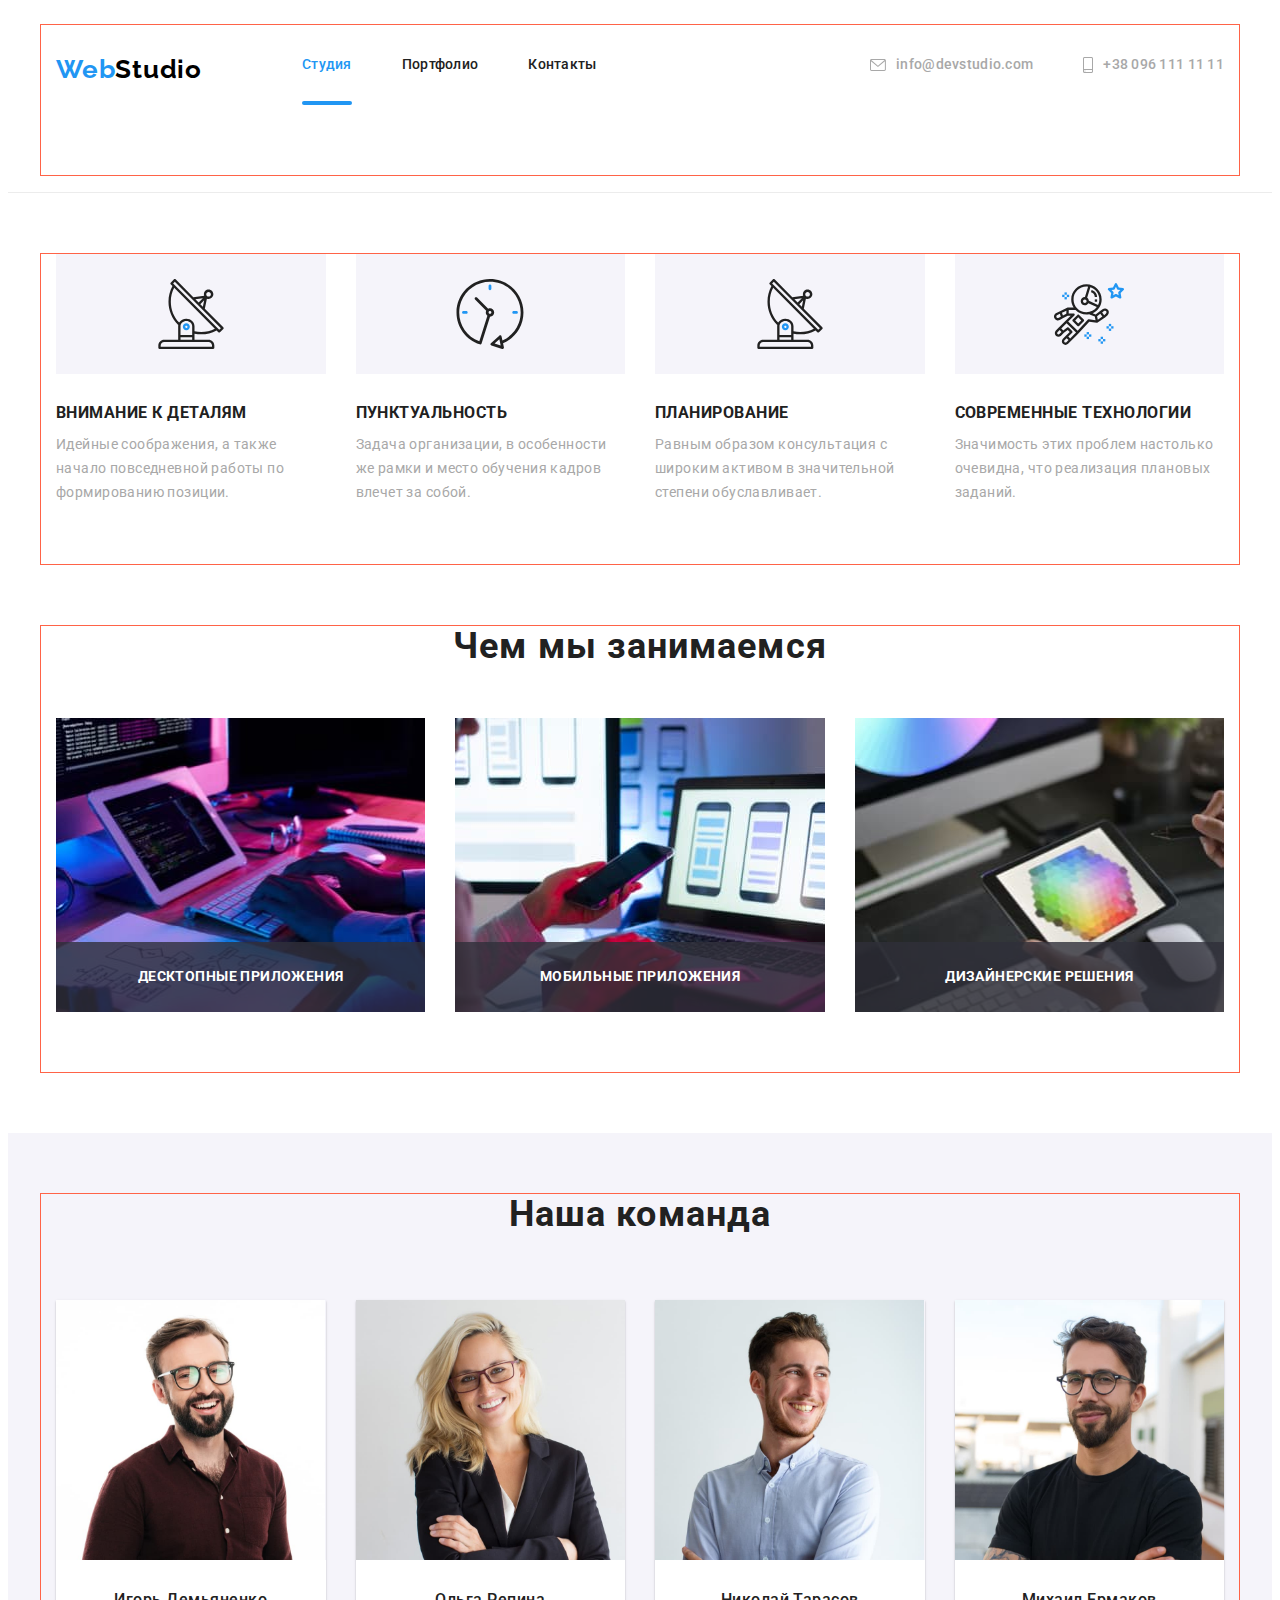
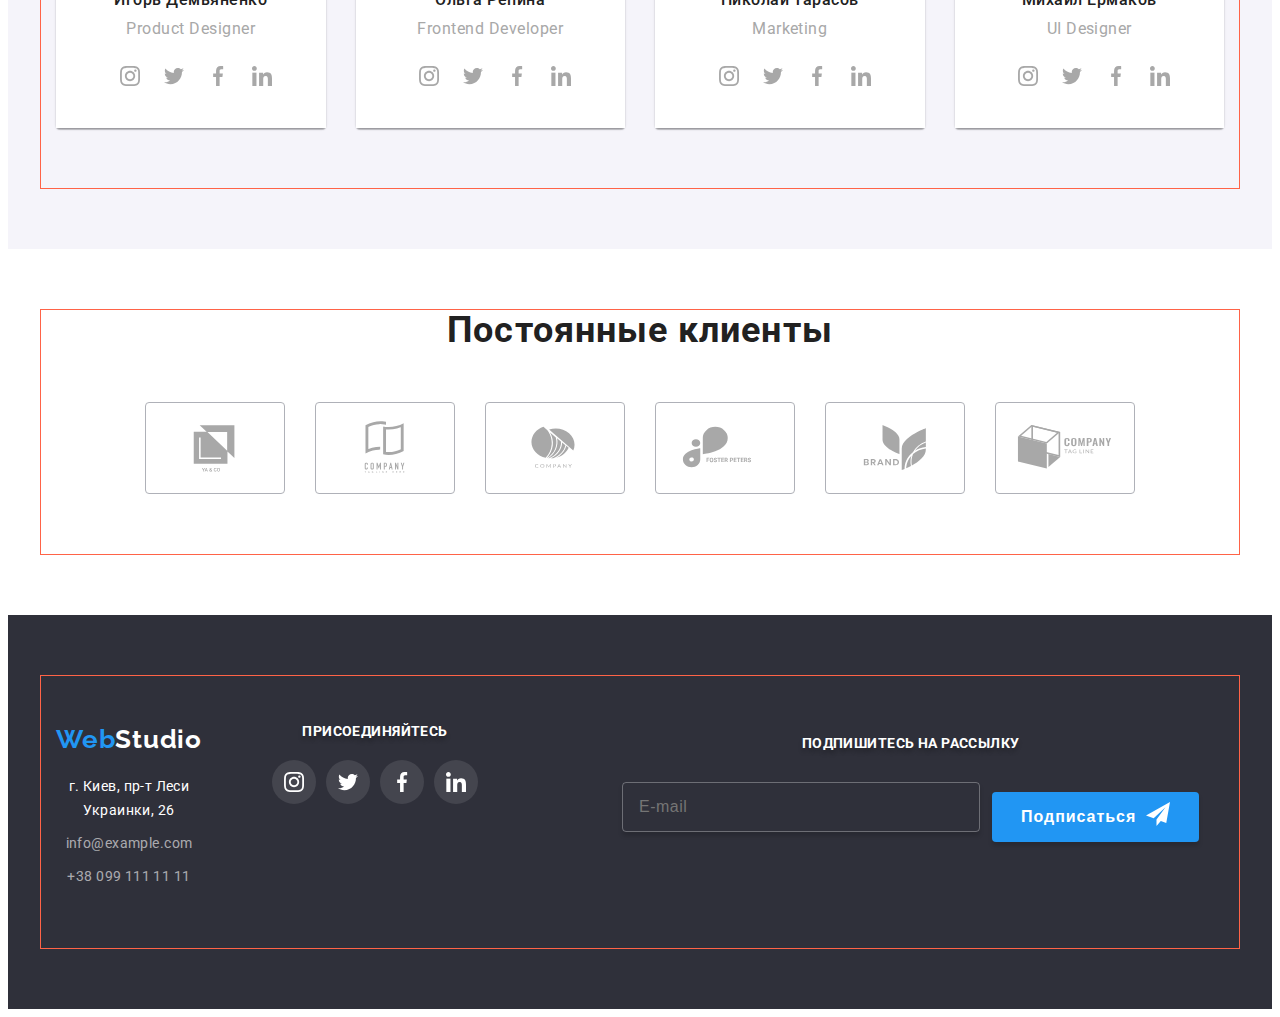
==== index.html @ a964c2c1 "ДЗ 8" ====
<!DOCTYPE html>
<html lang="ru">
<head>
    <meta charset="UTF-8">
    <meta http-equiv="X-UA-Compatible" content="IE=edge">
    <meta name="viewport" content="width=device-width, initial-scale=1.0">
    <title>Document</title>
    <link rel="preconnect" href="https://fonts.gstatic.com">
    <link href="https://fonts.googleapis.com/css2?family=Raleway:wght@700&family=Roboto:wght@400;500;700;900&display=swap"
    rel="stylesheet">
    <link rel="stylesheet" href="https://cdnjs.cloudflare.com/ajax/libs/modern-normalize/1.1.0/modern-normalize.min.css"
        integrity="sha512-wpPYUAdjBVSE4KJnH1VR1HeZfpl1ub8YT/NKx4PuQ5NmX2tKuGu6U/JRp5y+Y8XG2tV+wKQpNHVUX03MfMFn9Q=="
        crossorigin="anonymous" referrerpolicy="no-referrer" />
    <!-- <link rel="stylesheet" href="./css/styles.css"> -->
    <link rel="stylesheet" href="./css/main.min.css">
</head>
<body>
    <!-- header -->
        <header class="header">
            <div class="container header-container">
                <nav class="nav">
                    <a class="link logo logo-header" href="./"><span class="logo-blue">Web</span>Studio</a>
                    <ul class="list nav-list">
                        <li class="nav-list__nav-item">
                            <a class="link nav-list__nav-link current" href="">Студия</a>
                        </li>
                        <li class="nav-list__nav-item">
                            <a class="link nav-list__nav-link" href="./portfolio.html">Портфолио</a>
                        </li>
                        <li class="nav-list__nav-item">
                            <a class="link nav-list__nav-link" href="">Контакты</a>
                        </li>
                    </ul>
                </nav>
                <button class="burger-btn" data-menu-open>
                    <svg class="burger-btn-icon">
                        <use href="./images/sprite.svg#icon-burger"></use>
                    </svg>
                </button>
                <ul class="list nav-contacts">
                    <li class="nav-list__nav-item">
                        <a class="link nav-contacts__header-contacts" href="mailto:info@devstudio.com">
                        <svg class="icon-contacts" width="16" height="12">
                            <use href="./images/sprite.svg#icon-envelope"></use>
                        </svg>
                        info@devstudio.com</a>
                    </li>
                    <li class="nav-list__nav-item">
                        <a class="link nav-contacts__header-contacts" href="tel:+380961111111">
                        <svg class="icon-contacts" width="10" height="16">
                            <use href="./images/sprite.svg#icon-smartphone"></use>
                        </svg>
                        +38 096 111 11 11</a>
                    </li>
                </ul>
            </div>
            <div class="mobile-menu" data-menu>
                <div class="container mobile-menu-container">
                    <button class="mobile-menu-close-btn" data-menu-close>
                        <svg class="mobile-menu-close-icon">
                            <use href="./images/sprite.svg#icon-close-black"></use>
                        </svg>
                    </button>
                    <ul class="list nav-list-mobile">
                        <li class="nav-item-mobile">
                            <a class="link nav-link-mobile current" href="#">Студия</a>
                        </li>
                        <li class="nav-item-mobile">
                            <a class="link nav-link-mobile" href="./portfolio.html">Портфолио</a>
                        </li>
                        <li class="nav-item-mobile">
                            <a class="link nav-link-mobile" href="#">Контакты</a>
                        </li>
                    </ul>
                    <ul class="list nav-contacts-mobile">
                        <li class="nav-list-contacts-mobile">
                            <a class="link nav-contacts-mobile-phone" href="tel:+380961111111">+38 096 111 11 11</a>
                        </li>
                        <li class="nav-list-contacts-mobile">
                            <a class="link nav-contacts-mobile-mail" href="mailto:info@devstudio.com">info@devstudio.com</a>
                        </li>
                    </ul>
                    <ul class="list social-list-mobile">
                        <li class="social-list-item-mobile">
                            <a href="" class="link social-list-link-mobile">Instagram</a>
                        </li>
                        <li class="social-list-item-mobile">
                            <a href="" class="link social-list-link-mobile">Twitter</a>
                        </li>
                        <li class="social-list-item-mobile">
                            <a href="" class="link social-list-link-mobile">Facebook</a>
                        </li>
                        <li class="social-list-item-mobile">
                            <a href="" class="link social-list-link-mobile">LinkedIn</a>
                        </li>
                    </ul>
                </div>
            </div>
        </header>
    <main>
        <!-- hero -->
            <!-- <section class="hero">
                <div class="container">
                    <div class="hero-container">
                        <h1 class="hero-title">Эффективные решения<br>для вашего бизнеса</h1>
                        <button class="btn modal-btn" type="button" data-modal-open>Заказать услугу</button>
                    </div>
                </div>
            </section> -->
            <!-- description -->
            <section class="description section">
                <div class="container">
                    <h2 class="section-title visually-hidden">Description of our preferences</h2>
                    <ul class="list desc-list">
                        <li class="item desc-item icon-antenna">
                            <div class="icon-description">
                                <svg width="70" height="70">
                                    <use href="./images/sprite.svg#icon-antenna"></use>
                                </svg>
                            </div>
                            <h3 class="description-title">Внимание к деталям</h3>
                            <p class="description-text">Идейные соображения, а также начало повседневной работы по формированию позиции.
                            </p>
                        </li>
                        <li class="item desc-item icon-clock">
                            <div class="icon-description">
                                <svg width="70" height="70">
                                    <use href="./images/sprite.svg#icon-clock"></use>
                                </svg>
                            </div>
                            <h3 class="description-title">Пунктуальность</h3>
                            <p class="description-text">Задача организации, в особенности же рамки и место обучения кадров влечет за
                                собой.</p>
                        </li>
                        <li class="item desc-item icon-diagram">
                            <div class="icon-description">
                                <svg width="70" height="70">
                                    <use href="./images/sprite.svg#icon-antenna"></use>
                                </svg>
                            </div>
                            <h3 class="description-title">Планирование</h3>
                            <p class="description-text">Равным образом консультация с широким активом в значительной степени
                                обуславливает.</p>
                        </li>
                        <li class="item desc-item icon-astronaut">
                            <div class="icon-description">
                                <svg width="70" height="70">
                                    <use href="./images/sprite.svg#icon-astronaut"></use>
                                </svg>
                            </div>
                            <h3 class="description-title">Современные технологии</h3>
                            <p class="description-text">Значимость этих проблем настолько очевидна, что реализация плановых заданий.</p>
                        </li>
                    </ul>
                </div>
            </section>
            
            <!-- work  -->
            <section class="section work-section">
                <div class="container">
                        <h2 class="section-title">Чем мы занимаемся</h2>
                    <ul class="list work-item">
                        <li class="work-list">
                            <img src="./images/box_1.jpg" alt="пользователь печатает" width="370">
                                <p class="label">Десктопные приложения</p>
                            </li>
                        <li class="work-list">
                            <img src="./images/box_2.jpg" alt="пользователь с телефоном" width="370">
                                <p class="label">Мобильные приложения</p>
                        </li>
                        <li class="work-list">
                            <img src="./images/box_3.jpg" alt="пользователь с планшетом" width="370">
                                <p class="label">Дизайнерские решения</p>
                        </li>
                    </ul>
                </div>
            </section>
        
        <!-- team -->
            <section class="section team">
                <div class="container">
                    <h2 class="section-title">Наша команда</h2>
                    <ul class="list team-list">
                        <li class="item item-list">
                            <picture>
                                <source media="(min-width=1200px)" srcset="">
                                <source media="(min-width=768px)" srcset=".images/team/team-card-1-tablet, .images/team/team-card-1-tablet@2x">
                                <source media="(min-width=480px)" srcset=".images/team/team-card-1-phone, .images/team/team-card-1-phone@2x ">
                                <img src="./images/team_card_1.jpg" alt="product designer">
                            </picture>
                            
                            <div class="team-item">
                                <h3 class="team-name">Игорь Демьяненко</h3>
                                <p class="team-position" lang="en">Product Designer</p>
                                <ul class="social-list">
                                    <li class="list social-list-item">
                                        <a href="" class="social-list-link">
                                            <svg class="social-list-icon">
                                                <use href="./images/sprite.svg#icon-instagram"></use>
                                            </svg>
                                        </a>
                                    </li>
                                    <li class="list social-list-item">
                                        <a href="" class="social-list-link">
                                            <svg class="social-list-icon">
                                                <use href="./images/sprite.svg#icon-twitter"></use>
                                            </svg>
                                        </a>
                                    </li>
                                    <li class="list social-list-item">
                                        <a href="" class="social-list-link">
                                            <svg class="social-list-icon">
                                            <use href="./images/sprite.svg#icon-facebook"></use>
                                        </svg>
                                    </a>
                                    </li>
                                    <li class="list social-list-item">
                                        <a href="" class="social-list-link">
                                            <svg class="social-list-icon">
                                                <use href="./images/sprite.svg#icon-linkedin"></use>
                                            </svg>
                                        </a>
                                    </li>
                                </ul>
                            </div>
                        </li>
                        <li class="item item-list">
                            <picture>
                                <source media="(min-width=1200px)" srcset="">
                                <source media="(min-width=768px)" srcset=".images/team/team-card-2-tablet, .images/team/team-card-2-tablet@2x">
                                <source media="(min-width=480px)" srcset=".images/team/team-card-2-phone, .images/team/team-card-2-phone@2x ">
                                <img src="./images/team_card_2.jpg" alt="frontend developer">
                            </picture>
                            
                            <div class="team-item">
                                <h3 class="team-name">Ольга Репина</h3>
                                <p class="team-position" lang="en">Frontend Developer</p>
                                <ul class="social-list">
                                    <li class="list social-list-item">
                                        <a href="" class="social-list-link">
                                            <svg class="social-list-icon">
                                                <use href="./images/sprite.svg#icon-instagram"></use>
                                            </svg>
                                        </a>
                                    </li>
                                    <li class="list social-list-item">
                                        <a href="" class="social-list-link">
                                            <svg class="social-list-icon">
                                                <use href="./images/sprite.svg#icon-twitter"></use>
                                            </svg>
                                        </a>
                                    </li>
                                    <li class="list social-list-item">
                                        <a href="" class="social-list-link">
                                            <svg class="social-list-icon">
                                                <use href="./images/sprite.svg#icon-facebook"></use>
                                            </svg>
                                        </a>
                                    </li>
                                    <li class="list social-list-item">
                                        <a href="" class="social-list-link">
                                            <svg class="social-list-icon">
                                                <use href="./images/sprite.svg#icon-linkedin"></use>
                                            </svg>
                                        </a>
                                    </li>
                                </ul>
                            </div>
                        </li>
                        <li class="item item-list">
                            <picture>
                                <source media="(min-width=1200px)" srcset="">
                                <source media="(min-width=768px)" srcset=".images/team/team-card-3-tablet, .images/team/team-card-3-tablet@2x">
                                <source media="(min-width=480px)" srcset=".images/team/team-card-3-phone, .images/team/team-card-3-phone@2x ">
                            <img src="./images/team_card_3.jpg" alt="marketing" >
                            </picture>

                            <div class="team-item">
                                <h3 class="team-name">Николай Тарасов</h3>
                                <p class="team-position" lang="en">Marketing</p>
                                <ul class="social-list">
                                    <li class="list social-list-item">
                                        <a href="" class="social-list-link">
                                            <svg class="social-list-icon">
                                                <use href="./images/sprite.svg#icon-instagram"></use>
                                            </svg>
                                        </a>
                                    </li>
                                    <li class="list social-list-item">
                                        <a href="" class="social-list-link">
                                            <svg class="social-list-icon">
                                                <use href="./images/sprite.svg#icon-twitter"></use>
                                            </svg>
                                        </a>
                                    </li>
                                    <li class="list social-list-item">
                                        <a href="" class="social-list-link">
                                            <svg class="social-list-icon">
                                                <use href="./images/sprite.svg#icon-facebook"></use>
                                            </svg>
                                        </a>
                                    </li>
                                    <li class="list social-list-item">
                                        <a href="" class="social-list-link">
                                            <svg class="social-list-icon">
                                                <use href="./images/sprite.svg#icon-linkedin"></use>
                                            </svg>
                                        </a>
                                    </li>
                                </ul>
                            </div>
                        </li>
                        <li class="item item-list">
                            <picture>
                                <source media="(min-width=1200px)" srcset="">
                                <source media="(min-width=768px)" srcset=".images/team/team-card-4-tablet, .images/team/team-card-4-tablet@2x">
                                <source media="(min-width=480px)" srcset=".images/team/team-card-4-phone, .images/team/team-card-4-phone@2x ">
                            <img src="./images/team_card_4.jpg" alt="UI designer" ">
                            </picture>

                            <div class="team-item">
                                <h3 class="team-name">Михаил Ермаков</h3>
                                <p class="team-position" lang="en">UI Designer</p>
                                <ul class="social-list">
                                    <li class="list social-list-item">
                                        <a href="" class="social-list-link">
                                            <svg class="social-list-icon">
                                                <use href="./images/sprite.svg#icon-instagram"></use>
                                            </svg>
                                        </a>
                                    </li>
                                    <li class="list social-list-item">
                                        <a href="" class="social-list-link">
                                            <svg class="social-list-icon">
                                                <use href="./images/sprite.svg#icon-twitter"></use>
                                            </svg>
                                        </a>
                                    </li>
                                    <li class="list social-list-item">
                                        <a href="" class="social-list-link">
                                            <svg class="social-list-icon">
                                                <use href="./images/sprite.svg#icon-facebook"></use>
                                            </svg>
                                        </a>
                                    </li>
                                    <li class="list social-list-item">
                                        <a href="" class="social-list-link">
                                            <svg class="social-list-icon">
                                                <use href="./images/sprite.svg#icon-linkedin"></use>
                                            </svg>
                                        </a>
                                    </li>
                                </ul>
                            </div>
                        </li>
                    </ul>
                </div>
            </section>

            <!-- client -->
            <section class="section">
                <div class="container">
                    <h2 class="section-title">Постоянные клиенты</h2>
                    <ul class="list clients-list">
                        <li class="clients-list-item">
                            <a class="link clients-link" href="">
                                <svg class="icon-clients">
                                    <use href="./images/sprite.svg#icon-group-first"></use>
                                </svg>
                            </a>
                        </li>
                        <li class="clients-list-item">
                            <a class="link clients-link" href="">
                                <svg class="icon-clients" >
                                    <use href="./images/sprite.svg#icon-group-second"></use>
                                </svg>
                            </a>
                        </li>
                        <li class="clients-list-item">
                            <a class="link clients-link" href="">
                                <svg class="icon-clients" >
                                    <use href="./images/sprite.svg#icon-group-third"></use>
                                </svg>
                            </a>
                        </li>
                        <li class="clients-list-item">
                            <a class="link clients-link" href="">
                                <svg class="icon-clients">
                                    <use href="./images/sprite.svg#icon-group-fourth"></use>
                                </svg>
                            </a>
                        </li>
                        <li class="clients-list-item">
                            <a class="link clients-link" href="">
                                <svg class="icon-clients" >
                                    <use href="./images/sprite.svg#icon-group-fifth"></use>
                                </svg>
                            </a>
                        </li>
                        <li class="clients-list-item">
                            <a class="link clients-link" href="">
                                <svg class="icon-clients" >
                                    <use href="./images/sprite.svg#icon-group-sixth"></use>
                                </svg>
                            </a>
                        </li>
                    </ul>
                </div>
            </section>
            </main>

    <!-- footer -->
    <footer class="footer">
        <div class="container footer-section">
            <div class="footer-tablet-section">
            <div class=footer-section-nav>
                <address class="footer-nav">
                    <a class="link logo logo-footer" href="#"><span class="logo-blue">Web</span>Studio</a>
                    <ul class="list footer-list">
                        <li class="footer-item"><a class="footer-address link" href="https://goo.gl/maps/kJepah17gNQW5WTg7" target="_blank" rel="noopener noreferrer">г. Киев,
                                пр-т Леси Украинки, 26</a></li>
                        <li class="footer-item"><a class="footer-contacts link" href="mailto:info@example.com">info@example.com</a></li>
                        <li class="footer-item"><a class="footer-contacts link" href="tel:+380991111111">+38 099 111 11 11</a></li>
                    </ul>
                </address>
            </div>
            <div class="footer-content">
                <p class="footer-text">присоединяйтесь</p>
                    <ul class="social-list-footer">
                        <li class="list social-list-item">
                            <a href="" class="social-list-link-footer">
                                <svg class="social-list-icon">
                                    <use href="./images/sprite.svg#icon-instagram"></use>
                                </svg>
                            </a>
                        </li>
                        <li class="list social-list-item">
                            <a href="" class="social-list-link-footer">
                                <svg class="social-list-icon">
                                    <use href="./images/sprite.svg#icon-twitter"></use>
                                </svg>
                            </a>
                        </li>
                        <li class="list social-list-item">
                            <a href="" class="social-list-link-footer">
                                <svg class="social-list-icon">
                                    <use href="./images/sprite.svg#icon-facebook"></use>
                                </svg>
                            </a>
                        </li>
                        <li class="list social-list-item">
                            <a href="" class="social-list-link-footer">
                                <svg class="social-list-icon">
                                    <use href="./images/sprite.svg#icon-linkedin"></use>
                                </svg>
                            </a>
                        </li>
                                </ul>
            </div>
            </div>
            <div class="footer-form">
                <p class="footer-text">Подпишитесь на рассылку</p>
                <form class="footer-form-label">
                    <label>
                        <input class="footer-input" type="email" name="user-mail" required placeholder="E-mail" />
                    </label>
                    <button class="footer-button" type="submit">Подписаться
                        <svg class="footer-icon" width="24" height="24">
                            <use href="./images/sprite.svg#icon-send"></use>
                        </svg>
                    </button>
                </form>
            </div>
        </div>
    </footer>


<div class="backdrop is-hidden" data-modal>
    <div class="modal">
        <button class="close-btn" type="button" data-modal-close>
            <svg class="icon-close" width="18" height="18">
                <use href="./images/sprite.svg#icon-close-black"></use>
            </svg>
        </button>
        <form action="#" class="modal-form">
            <p class="modal-head">Оставьте свои данные, мы вам перезвоним</p>

            <label class="modal-field">
                Имя
                <span class="modal-form-input-wrapper">
                    <input type="text" class="modal-input" name="user-name" minlength="2" pattern="[a-zA-Zа-яёА-ЯЁ]+" title="Имя должно содержать символы кирилицы или латиницы" required/>
                    <svg class="modal-form-icon" width="18" height="18">
                        <use href="./images/sprite.svg#icon-person-black"></use>
                    </svg>
                </span>
            </label>

            <label class="modal-field">
                Телефон
                <span class="modal-form-input-wrapper">
                    <input type="tel" class="modal-input" name="user-phone" pattern="[+38]{3}-[0-9]{3}-[0-9]{3}-[0-9]{2}-[0-9]{2}" title="+38-000-000-00-00" required/>
                    <svg class="modal-form-icon" width="18" height="18">
                        <use href="./images/sprite.svg#icon-phone-black"></use>
                    </svg>
                </span>
                
            </label>

            <label class="modal-field">
                Почта
                <span class="modal-form-input-wrapper">
                    <input type="email" class="modal-input" name="user-mail" required/>
                    <svg class="modal-form-icon" width="18" height="18">
                        <use href="./images/sprite.svg#icon-email-black"></use>
                    </svg>
                </span>
                
            </label>

            <label class="modal-field">
                Комментарий
                <textarea name="user-message" class="modal-message" placeholder="Введите текст"></textarea>
            </label>
            <input class="modal-checkbox visually-hidden" type="checkbox" id="accept-policy">
            <label for="accept-policy" class="modal-checkbox-label">Соглашаюсь с рассылкой и принимаю&nbsp;<a class="modal-label-link" href="#">Условия договора</a>
            </label>



            <button class="modal-form-btn" type="submit">Отправить</button>
        </form>
    </div>
</div>
<script src="./js/modal.js"></script>
    <script src="./js/menu.js"></script>
</body>
</html>
---- css/styles.css ----
/* ------HEADER------ */

/* ------HERO------ */

/* ------DESCRIPTION------ */

/* work */

/* .work-subtitle {
  position: relative;
  overflow: hidden;
  background-color: #fff;
} */

/* .work-title,
.team-title {
  margin-bottom: 50px;
  font-weight: 700;
  font-size: 36px;
  line-height: 1.16;
  text-align: center;
  letter-spacing: 0.03em;
} */
/* team */

/* +++++++++clients++++++++ */

/* __________________footer_______________ */

/* ++++++++++PORTFOLIO++++++++++ */
---- css/main.min.css ----
:root{--main-font: 'Roboto', sans-serif;--accent-color: #2196f3;--main-color: #212121;--description-color: #a8a8a8;--contrast-color: #ffffff;--border-color: #ececec;--background-contrast-color: #2f303a;--background-color: #f5f4fa;--label-background-color: rgba(33, 150, 243, 0.9);--animation: 250ms cubic-bezier(0.4, 0, 0.2, 1);--main-modal-color: #757575;--button-focus-color: #188ce8}.visually-hidden{position:absolute;clip:rect(0 0 0 0);width:1px;height:1px;margin:-1px}html{box-sizing:border-box}*,*::after,*::before{box-sizing:inherit}h1,h2,h3,h4,h5,h6,p{margin-top:0;margin-bottom:0}ul,ol{margin-top:0;margin-bottom:0;padding-left:0}img{display:block;max-width:100%;height:auto}.list{list-style:none}.link{text-decoration:none;color:inherit}address{font-style:normal}body{background-color:var(--contrast-color);color:var(--main-color);font-size:14px;font-weight:normal;font-style:normal;font-family:var(--main-font)}.section{padding-top:94px;padding-bottom:94px}.container{padding-left:15px;padding-right:15px;padding-bottom:60px;border:1px solid tomato}@media screen and (min-width: 480px){.container{width:448px;margin:0 auto}}@media screen and (min-width: 768px){.container{width:768px}}@media screen and (min-width: 1200px){.container{width:1200px}}.section-title{margin-bottom:30px;font-weight:700;font-size:36px;line-height:1.16;text-align:center;letter-spacing:0.03em}.btn{display:block;font-family:inherit;border:none;background-color:transparent;cursor:pointer;color:inherit}.logo{font-family:Raleway;font-weight:700;font-size:26px;line-height:1.19;letter-spacing:0.03em;transition:color var(--animation)}.backdrop{position:fixed;top:0;left:0;width:100vw;height:100vh;background-color:rgba(0,0,0,0.2);transition:opacity var(--animation),visibility var(--animation)}.is-hidden{opacity:0;visibility:hidden;pointer-events:none}.modal{position:absolute;top:50%;left:50%;transform:translate(-50%, -50%);width:528px;height:581px;background:var(--contrast-color);box-shadow:0px 1px 3px rgba(0,0,0,0.12),0px 1px 1px rgba(0,0,0,0.14),0px 2px 1px rgba(0,0,0,0.2);border-radius:4px;padding:40px}.close-btn{position:absolute;top:8px;right:8px;width:30px;height:30px;border-radius:50%;padding:0;background-color:transparent;border:1px solid rgba(0,0,0,0.1);cursor:pointer}.close-btn:hover,.close-btn:focus{fill:var(--accent-color)}.icon-close{display:block;margin:0 auto}.modal-form{display:flex;flex-direction:column}.modal-head{font-weight:700;font-size:20px;line-height:1.15;text-align:center;letter-spacing:0.03em;margin-bottom:16px;color:var(--main-color)}.modal-field{font-size:12px;line-height:1.16;letter-spacing:0.01em;color:var(--main-modal-color);margin-bottom:12px}.modal-form-input-wrapper{position:relative;display:block;margin-top:4px}.modal-input{width:100%;height:40px;border:1px solid rgba(33,33,33,0.2);border-radius:4px;padding-left:42px;transition:border-color var(--animation)}.modal-input:focus{outline:none;border-color:var(--accent-color);transition:border-color var(--animation)}.modal-form-icon{position:absolute;top:50%;left:15px;transform:translateY(-50%);transition:var(--animation)}.modal-input:focus+.modal-form-icon{fill:var(--accent-color)}.modal-message{width:100%;height:120px;margin-top:10px;border:1px solid rgba(33,33,33,0.2);border-radius:4px;padding:12px 16px;resize:none}.modal-message:focus{outline:none;border-color:var(--accent-color);transition:border-color var(--animation)}.modal-message::placeholder{line-height:1.14;letter-spacing:0.01em;color:rgba(117,117,117,0.5)}.modal-checkbox:checked+.modal-checkbox-label::before{background-image:url(../images/icon-check.svg);border:none}.modal-checkbox:focus+.modal-checkbox-label::before{outline:1px solid var(--accent-color)}.modal-checkbox{border:2px solid var(--main-modal-color)}.modal-checkbox-label{line-height:1.71;letter-spacing:0.03em;color:var(--main-modal-color);display:flex;align-items:center;margin-bottom:20px;justify-content:center}.modal-checkbox-label::before{display:block;content:'';width:16px;height:15px;border:1px solid var(--main-modal-color);cursor:pointer;border-radius:2px;margin-right:7px}.modal-label-link{line-height:1.71;letter-spacing:0.03em;text-decoration-line:underline;color:var(--accent-color)}.modal-form-btn{background:var(--accent-color);box-shadow:0px 4px 4px rgba(0,0,0,0.15);border-radius:4px;font-family:Roboto;border:none;font-weight:700;font-size:16px;line-height:1.87;letter-spacing:0.06em;color:var(--contrast-color);margin:0 auto;padding:10px 55px;cursor:pointer;transition:box-shadow var(--animation),background var(--animation)}.modal-form-btn:hover,.modal-form-btn:focus{background:var(--button-focus-color)}.nav-list{display:none}.nav-contacts{display:none}.burger-btn{background-color:transparent;border:none;padding:0;line-height:0}.burger-btn-icon{width:40px;height:40px}.burger-btn-icon:hover,.burger-btn-icon:focus{fill:var(--accent-color);transition:color var(--animation)}.header-container{display:flex;align-items:center;justify-content:space-between}.header{padding-top:16px;padding-bottom:16px}.mobile-menu{position:fixed;z-index:100;left:0;top:0;width:100vw;height:100vh;background-color:aqua;opacity:0;visibility:hidden;pointer-events:none}.mobile-menu.is-open{opacity:1;visibility:visible;pointer-events:auto}.mobile-menu-container{position:relative;padding-top:48px;padding-left:40px}.mobile-menu-close-btn{position:absolute;top:0;right:0;background-color:transparent;border:none;padding:0;line-height:0}.mobile-menu-close-icon{width:40px;height:40px;margin-right:15px;margin-top:10px}.mobile-menu-close-icon:hover,.mobile-menu-close-icon:focus{fill:var(--accent-color);transition:color var(--animation)}.nav-link-mobile{font-weight:500;font-size:40px;line-height:1.175;letter-spacing:0.02em;color:var(--main-color);margin-bottom:34px}.nav-link-mobile:hover,.nav-link-mobile:focus{color:var(--accent-color);transition:color var(--animation)}.nav-contacts-mobile{margin-top:302px}.nav-contacts-mobile-phone{font-weight:500;font-size:34px;line-height:1.76;letter-spacing:0.02em;color:var(--accent-color)}.nav-contacts-mobile-mail{font-weight:500;font-size:24px;line-height:1.166;letter-spacing:0.02em;color:var(--main-modal-color)}.nav-item-mobile:not(:last-child){margin-bottom:32px}.social-list-link-mobile{font-weight:500;font-size:18px;line-height:1.22;letter-spacing:0.02em;color:var(--accent-color);margin-left:20px}.social-list-mobile{display:flex;align-items:center;margin-top:64px}.nav-list-contacts-mobile{margin-bottom:32px}@media screen and (min-width: 768px){.burger-btn{display:none}.mobile-menu{display:none}.header-container{display:flex;align-items:center;justify-content:space-between}.nav{display:flex;align-items:center}.nav-list{display:flex;align-items:center}.nav-contacts{display:block}.nav-list__nav-item{margin-left:50px}.nav-list__nav-link,.nav-contacts__header-contacts{display:block;margin-bottom:10px;font-weight:500;line-height:1.14;letter-spacing:0.02em}.logo-header{margin-right:50px}}@media screen and (min-width: 1200px){.nav-contacts{display:flex;align-items:center}.nav-list__nav-item:not(:first-child){margin-left:50px}.nav-list__nav-link,.nav-contacts__header-contacts{display:block;padding-bottom:32px;padding-top:32px;font-weight:500;line-height:1.14;letter-spacing:0.02em}}.header{background-color:var(--contrast-color);border-bottom:1px solid var(--border-color)}.logo-header{padding-bottom:25px;padding-top:24px;color:#000000}.logo-header:hover,.logo-header:focus{color:var(--accent-color)}.logo-blue{color:var(--accent-color)}.nav-list__nav-link{color:var(--main-color);position:relative;transition:color var(--animation)}.nav-list__nav-link:hover,.nav-list__nav-link:focus{color:var(--accent-color)}.nav-contacts__header-contacts{display:flex;align-items:center;color:var(--description-color);transition:color var(--animation)}.nav-contacts__header-contacts:hover,.nav-contacts__header-contacts:focus{color:var(--accent-color);fill:var(--accent-color)}.icon-contacts{margin:0 10px 0 0;fill:currentColor}.current{padding-bottom:32px;padding-top:32px;font-weight:500;line-height:1.14;letter-spacing:0.02em;color:var(--accent-color)}.current::after{content:'';display:block;position:absolute;width:100%;height:4px;background-color:var(--accent-color);bottom:0;border-radius:2px}.hero{background-color:var(--background-contrast-color);padding-top:200px;padding-bottom:200px;background-image:linear-gradient(rgba(47,48,58,0.4), rgba(47,48,58,0.4)),url(../images/img-hero.jpg);background-size:cover;background-position:center;background-repeat:no-repeat}.hero-container{width:696px;margin:0 auto;padding-left:15px;padding-right:15px}.hero-title{margin-bottom:30px;font-weight:900;font-size:44px;line-height:1.36;text-align:center;letter-spacing:0.06em;text-transform:uppercase;color:var(--contrast-color)}.modal-btn{padding:10px 32px;margin:0 auto;font-weight:700;font-size:16px;line-height:1.87;letter-spacing:0.06em;color:var(--contrast-color);background:var(--accent-color);box-shadow:0px 4px 4px rgba(0,0,0,0.15);border-radius:4px;transition:background var(--animation),box-shadow var(--animation)}.modal-btn:hover,.modal-btn:focus{background:var(--button-focus-color)}.section.description{padding-bottom:0}.desc-list{display:block}.icon-description{display:flex;align-items:center;justify-content:center;margin-bottom:30px;background-color:var(--background-color);height:120px}.description-title{margin-bottom:10px;font-weight:700;line-height:1.14;letter-spacing:0.03em;text-transform:uppercase}.description-text{line-height:1.71;letter-spacing:0.03em;color:var(--description-color)}@media screen and (min-width: 480px){.section{padding-top:60px}}@media screen and (min-width: 768px){.desc-list{display:flex;flex-wrap:wrap;margin:-15px}.desc-item{flex-basis:calc((100% - 2 * 30px) / 2);margin:15px}.section{padding-top:60px}}@media screen and (min-width: 1200px){.desc-list{display:flex}.desc-item{flex-basis:calc((100% - 4 * 30px) / 4);margin:15px}.section-title{margin-bottom:50px}}@media screen and (max-width: 1199px){.work-section{display:none}}.work-item{display:flex}.work-list{flex-basis:calc((100% - 2 * 30px) / 3);position:relative}.work-list:not(:first-child){margin-left:30px}.label{position:absolute;display:flex;align-items:center;justify-content:center;font-weight:700;line-height:1.14;letter-spacing:0.03em;text-transform:uppercase;background-color:rgba(47,48,58,0.8);color:var(--contrast-color);height:70px;width:100%;bottom:0}.team{background-color:var(--background-color);display:block}@media screen and (min-width: 480px){.section{padding-top:60px;padding-bottom:60px}}@media screen and (min-width: 768px){.team-list{display:flex;flex-wrap:wrap;margin:-15px}.item-list{flex-basis:calc((100% - 2 * 30px) / 2);margin:15px}.section{padding-top:60px;padding-bottom:60px}}@media screen and (min-width: 1200px){.team-list{display:flex;flex-wrap:wrap}.item-list{flex-basis:calc((100% - 4 * 30px) / 4)}.section-title{margin-bottom:50px}}.team-item{background-color:var(--contrast-color);padding:30px;text-align:center}.item-list{margin-top:30px;box-shadow:0px 1px 3px rgba(0,0,0,0.12),0px 1px 1px rgba(0,0,0,0.14),0px 2px 1px rgba(0,0,0,0.2);border-radius:0px 0px 4px 4px}.team-name{font-weight:500;font-size:16px;line-height:1.19;letter-spacing:0.03em}.team-position{margin-top:10px;font-size:16px;line-height:1.19;letter-spacing:0.03em;color:var(--description-color);margin-bottom:16px}.social-list{display:flex;justify-content:center;margin-left:10px}.social-list-icon{width:20px;height:20px}.social-list-link{display:flex;justify-content:center;align-items:center;width:44px;height:44px;border-radius:50%;fill:currentColor;color:var(--description-color);transition:background-color var(--animation),fill var(--animation)}.social-list-link:hover,.social-list-link:focus{fill:var(--contrast-color);background-color:var(--accent-color)}@media screen and (min-width: 480px){.section{padding-top:60px;padding-bottom:60px}.clients-list{display:flex;flex-wrap:wrap;justify-content:center;align-items:center;flex-basis:calc((100% - 2 * 30px) / 2);margin-top:-30px;margin-left:-30px}.clients-link{display:flex;justify-content:center;align-items:center;width:180px;height:92px;fill:currentColor;color:var(--description-color);border:1px solid #afb1b8;border-radius:4px;margin-top:30px;margin-left:30px;transition:fill var(--animation),border-color var(--animation)}.clients-link:hover,.clients-link:focus{fill:var(--accent-color);border-color:var(--accent-color)}}@media screen and (min-width: 768px){.clients-list{flex-basis:calc((100% - 3 * 30px) / 3)}.clients-link{width:196px}}@media screen and (min-width: 1200px){.clients-list{flex-basis:calc((100% - 3 * 30px) / 3)}.clients-link{width:170px}}@media screen and (min-width: 1200px){.clients-list{flex-basis:calc((100% - 6 * 30px) / 6)}.clients-link{width:140px}}.icon-clients{width:106px;height:60px}.footer{padding-top:60px;padding-bottom:60px;background-color:var(--background-contrast-color)}.footer-section{text-align:center}.footer-item:not(:first-child){margin-top:9px}.social-list-footer{display:flex;width:206px;margin:0 auto;justify-content:space-between;margin-top:20px}.footer-list{margin-top:20px}.footer-item:not(:first-child){margin-top:9px}.logo-footer{color:var(--contrast-color)}.footer-address,.footer-contacts{line-height:1.71;letter-spacing:0.03em}.footer-address{margin-bottom:9px}.footer-contacts:not(:last-child){margin-bottom:9px}.footer-address{color:var(--contrast-color)}.footer-contacts{color:rgba(255,255,255,0.6)}.footer-content{margin-top:60px}.footer-text{font-weight:700;font-size:14px;line-height:1.14;letter-spacing:0.03em;text-transform:uppercase;color:var(--contrast-color);text-shadow:#000000 1px 1px 0, #000000 -1px -1px 0, #000000 -1px 1px 0, #000000 1px -1px 0;text-shadow:0px 4px 4px rgba(0,0,0,0.25)}.footer-form-label{align-items:center;margin-top:20px}.social-list-footer{display:flex;width:206px;justify-content:space-between;margin-top:20px}.social-list-link-footer{display:flex;justify-content:center;align-items:center;width:44px;height:44px;border-radius:50%;background-color:rgba(255,255,255,0.1);fill:var(--contrast-color);color:var(--description-color);transition:background-color var(--animation)}.social-list-link-footer:hover,.social-list-link-footer:focus{fill:var(--contrast-color);background-color:var(--accent-color)}.footer-form{display:block;margin-top:60px}.footer-input{background-color:inherit;border:1px solid rgba(255,255,255,0.3);box-shadow:0px 4px 4px rgba(0,0,0,0.15);border-radius:4px;width:100%;height:50px;padding-left:16px;font-size:16px;line-height:1.25;letter-spacing:0.03em;color:rgba(255,255,255,0.6)}.footer-button{display:inline-flex;background:var(--accent-color);padding:10px 29px;box-shadow:0px 4px 4px rgba(0,0,0,0.15);border-radius:4px;border:none;font-weight:700;font-size:16px;line-height:1.87;letter-spacing:0.06em;color:var(--contrast-color);cursor:pointer;margin-left:12px;margin-top:20px;transition:box-shadow var(--animation),background var(--animation)}.footer-button:focus,.footer-button:hover{background:var(--button-focus-color)}.footer-icon{fill:#ffffff;margin-left:10px}@media screen and (min-width: 768px){.footer-tablet-section{display:flex;justify-content:space-around}.footer-content{margin-top:0}.footer-input{width:450px}.footer-form-label{margin-right:144px;margin-left:144px}}@media screen and (min-width: 1200px){.footer-section{display:flex;align-items:baseline;justify-content:space-between}.footer-nav{margin-left:50px;margin:0 auto;font-style:inherit}.footer-content{margin-left:70px}.footer-form-label{display:flex;align-items:center}.footer-input{width:358px}}.menu-button{display:flex;justify-content:center;margin-bottom:50px}.btn-list:not(:last-child){margin-right:8px}.menu-btn{padding:6px 22px;font-weight:500;font-size:16px;line-height:1.62;letter-spacing:0.03em;background:var(--background-color);border-radius:4px;transition:background var(--animation),box-shadow var(--animation),color var(--animation)}.menu-btn:hover,.menu-btn:focus{background:var(--accent-color);box-shadow:0px 3px 1px rgba(0,0,0,0.1),0px 1px 2px rgba(0,0,0,0.08),0px 2px 2px rgba(0,0,0,0.12);color:var(--contrast-color)}.menu-list{display:flex;flex-wrap:wrap;margin-left:-30px;margin-top:-30px}.portfolio-list{margin-left:30px;margin-top:30px;flex-basis:calc((100% - 90px) / 3)}.portfolio-list-link{display:block;transition:background var(--animation),box-shadow var(--animation)}.portfolio-list-link:hover,.portfolio-list-link:focus{background:var(--contrast-color);box-sizing:border-box;box-shadow:0px 1px 1px rgba(0,0,0,0.12),0px 4px 4px rgba(0,0,0,0.06),1px 4px 6px rgba(0,0,0,0.16)}.menu-item{padding:20px 24px;border-left:1px solid var(--border-color);border-right:1px solid var(--border-color);border-bottom:1px solid var(--border-color)}.menu-link-title{margin-bottom:4px;font-weight:700;font-size:18px;line-height:2;letter-spacing:0.06em;color:var(--main-color)}.menu-link-text{line-height:1.87;letter-spacing:0.03em;color:var(--description-color)}.portfolio-wrapper{position:relative;overflow:hidden}.label-portfolio-text{font-size:18px;line-height:1.56;background-color:var(--label-background-color);letter-spacing:0.03em;color:var(--contrast-color);position:absolute;top:0;left:0;width:100%;height:100%;overflow:hidden;transform:translateY(101%);transition:transform var(--animation);padding:63px 24px}.portfolio-list-link:hover .label-portfolio-text,.portfolio-list-link:focus .label-portfolio-text{transform:translateY(0%)}
/*# sourceMappingURL=main.min.css.map */
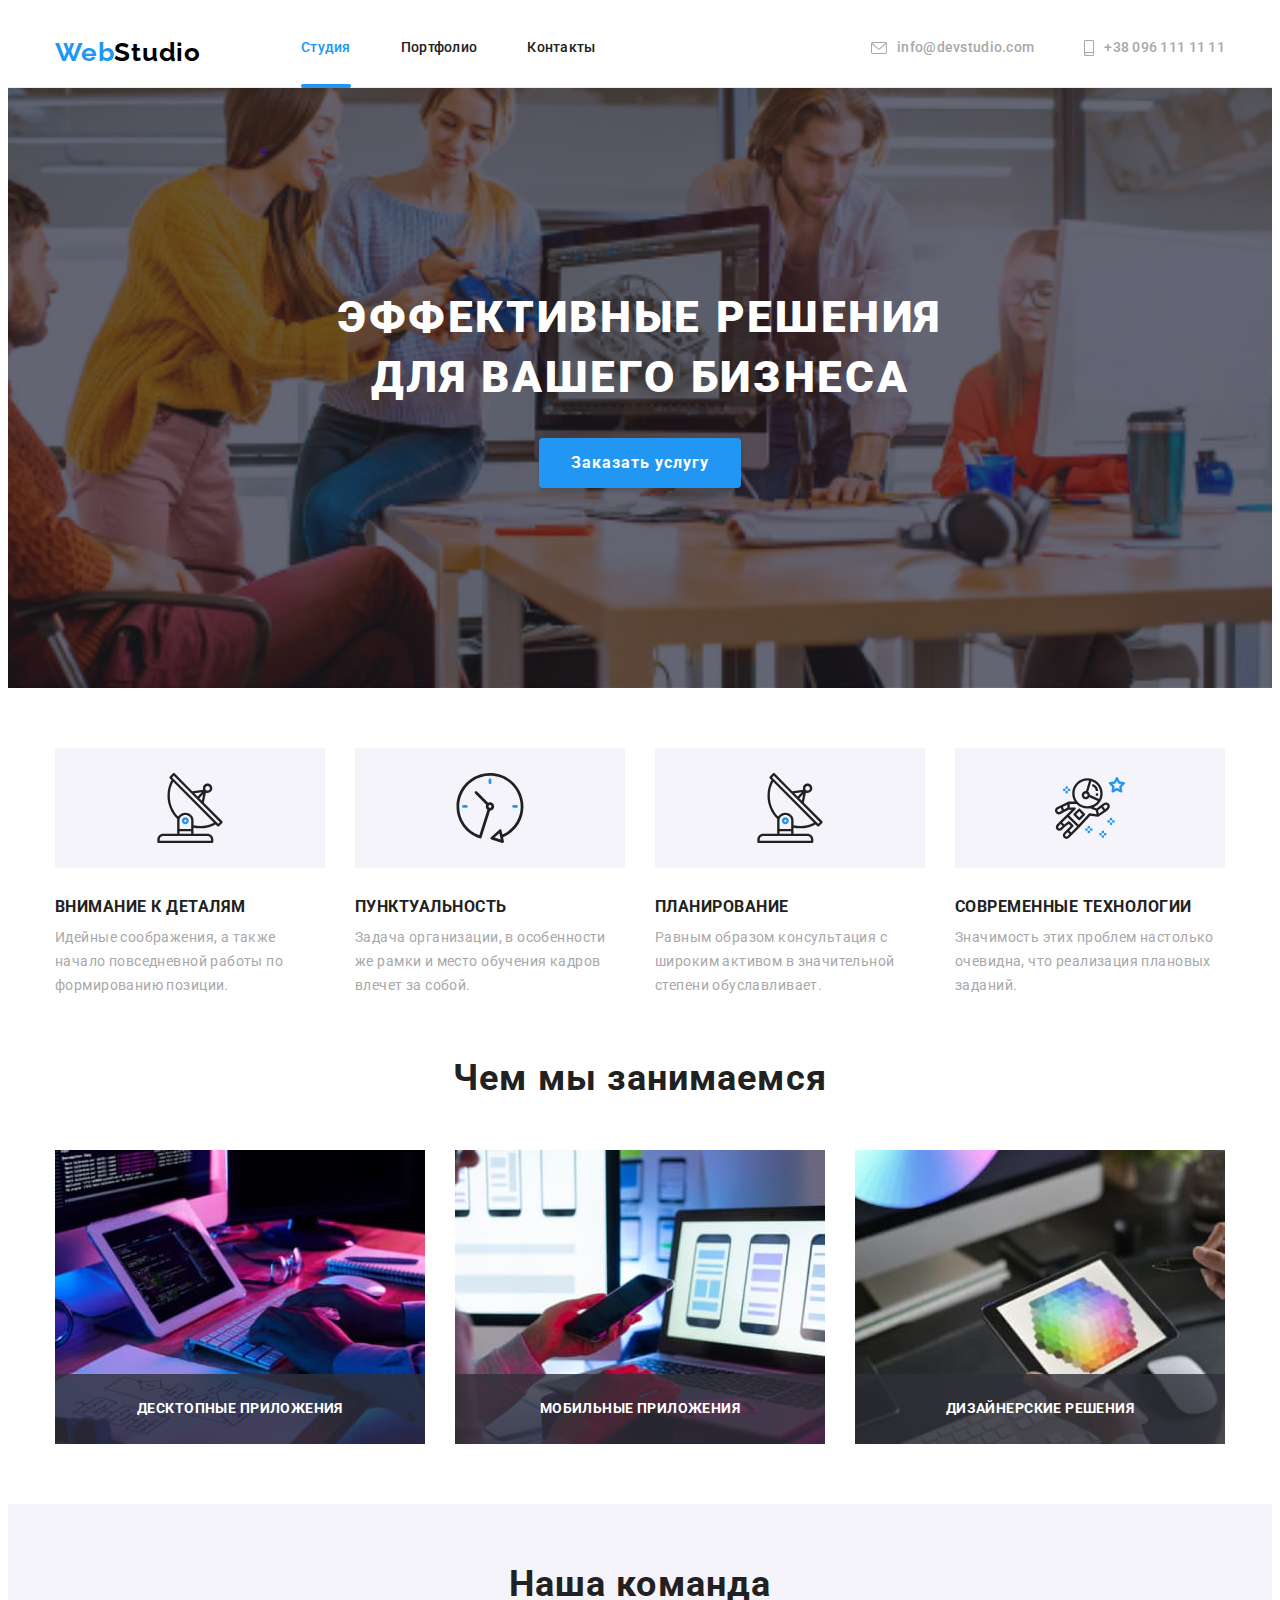
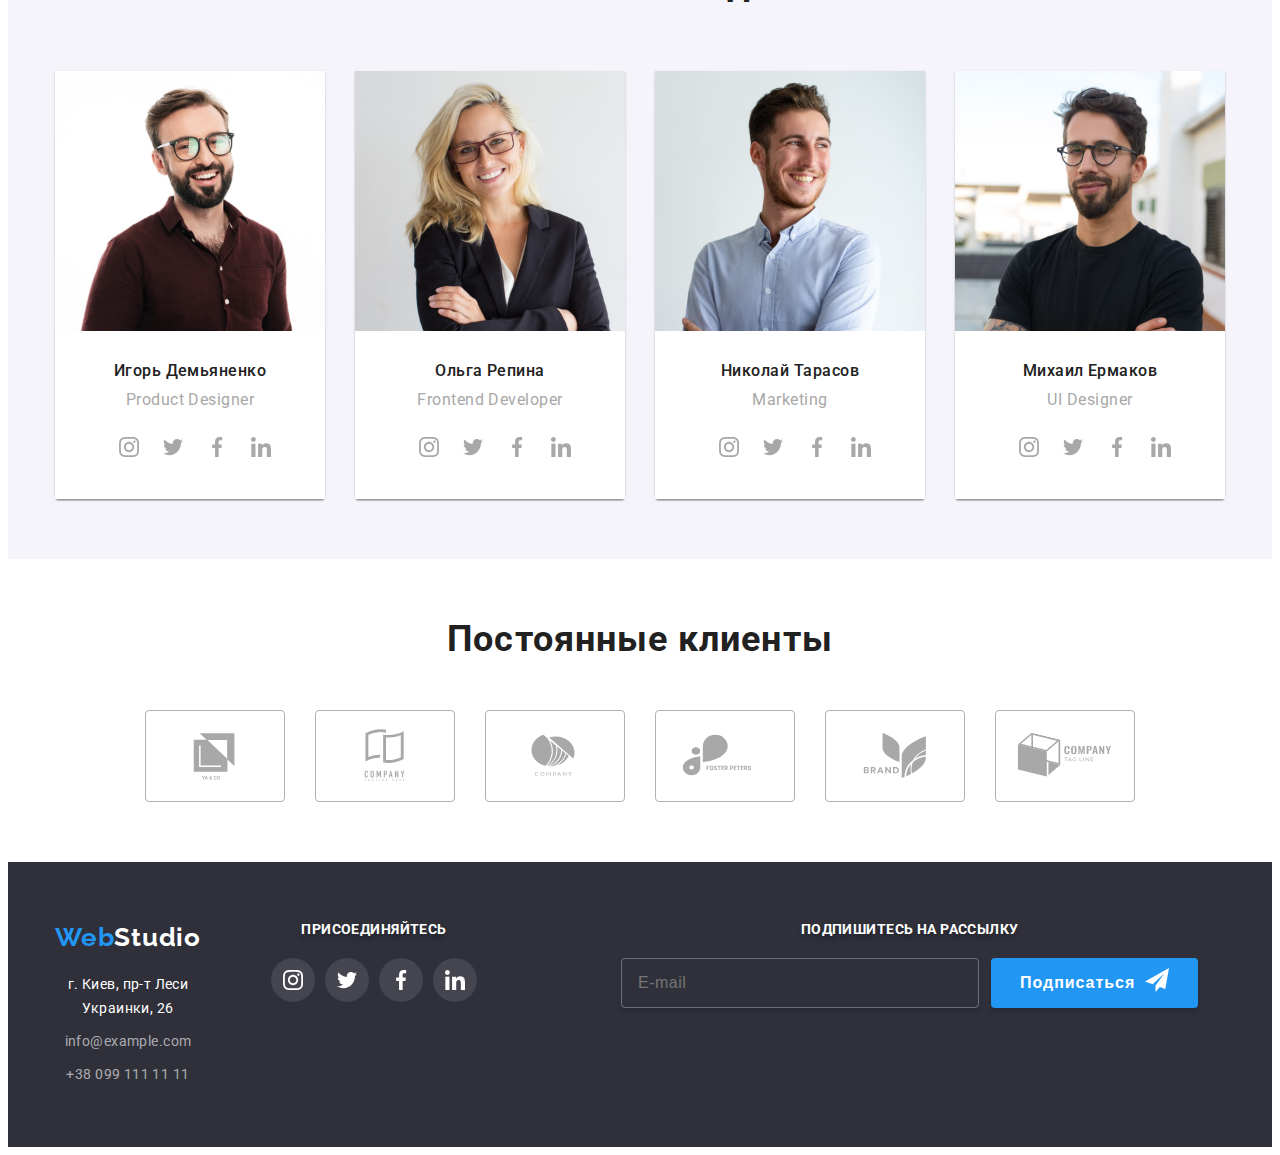
==== commit ae48aa52: "ДЗ 8 v.1.0" ====
--- a/index.html
+++ b/index.html
@@ -99,14 +99,14 @@
         </header>
     <main>
         <!-- hero -->
-            <!-- <section class="hero">
+            <section class="hero">
                 <div class="container">
                     <div class="hero-container">
                         <h1 class="hero-title">Эффективные решения<br>для вашего бизнеса</h1>
                         <button class="btn modal-btn" type="button" data-modal-open>Заказать услугу</button>
                     </div>
                 </div>
-            </section> -->
+            </section>
             <!-- description -->
             <section class="description section">
                 <div class="container">
--- a/css/main.min.css
+++ b/css/main.min.css
@@ -1,2 +1,2 @@
-:root{--main-font: 'Roboto', sans-serif;--accent-color: #2196f3;--main-color: #212121;--description-color: #a8a8a8;--contrast-color: #ffffff;--border-color: #ececec;--background-contrast-color: #2f303a;--background-color: #f5f4fa;--label-background-color: rgba(33, 150, 243, 0.9);--animation: 250ms cubic-bezier(0.4, 0, 0.2, 1);--main-modal-color: #757575;--button-focus-color: #188ce8}.visually-hidden{position:absolute;clip:rect(0 0 0 0);width:1px;height:1px;margin:-1px}html{box-sizing:border-box}*,*::after,*::before{box-sizing:inherit}h1,h2,h3,h4,h5,h6,p{margin-top:0;margin-bottom:0}ul,ol{margin-top:0;margin-bottom:0;padding-left:0}img{display:block;max-width:100%;height:auto}.list{list-style:none}.link{text-decoration:none;color:inherit}address{font-style:normal}body{background-color:var(--contrast-color);color:var(--main-color);font-size:14px;font-weight:normal;font-style:normal;font-family:var(--main-font)}.section{padding-top:94px;padding-bottom:94px}.container{padding-left:15px;padding-right:15px;padding-bottom:60px;border:1px solid tomato}@media screen and (min-width: 480px){.container{width:448px;margin:0 auto}}@media screen and (min-width: 768px){.container{width:768px}}@media screen and (min-width: 1200px){.container{width:1200px}}.section-title{margin-bottom:30px;font-weight:700;font-size:36px;line-height:1.16;text-align:center;letter-spacing:0.03em}.btn{display:block;font-family:inherit;border:none;background-color:transparent;cursor:pointer;color:inherit}.logo{font-family:Raleway;font-weight:700;font-size:26px;line-height:1.19;letter-spacing:0.03em;transition:color var(--animation)}.backdrop{position:fixed;top:0;left:0;width:100vw;height:100vh;background-color:rgba(0,0,0,0.2);transition:opacity var(--animation),visibility var(--animation)}.is-hidden{opacity:0;visibility:hidden;pointer-events:none}.modal{position:absolute;top:50%;left:50%;transform:translate(-50%, -50%);width:528px;height:581px;background:var(--contrast-color);box-shadow:0px 1px 3px rgba(0,0,0,0.12),0px 1px 1px rgba(0,0,0,0.14),0px 2px 1px rgba(0,0,0,0.2);border-radius:4px;padding:40px}.close-btn{position:absolute;top:8px;right:8px;width:30px;height:30px;border-radius:50%;padding:0;background-color:transparent;border:1px solid rgba(0,0,0,0.1);cursor:pointer}.close-btn:hover,.close-btn:focus{fill:var(--accent-color)}.icon-close{display:block;margin:0 auto}.modal-form{display:flex;flex-direction:column}.modal-head{font-weight:700;font-size:20px;line-height:1.15;text-align:center;letter-spacing:0.03em;margin-bottom:16px;color:var(--main-color)}.modal-field{font-size:12px;line-height:1.16;letter-spacing:0.01em;color:var(--main-modal-color);margin-bottom:12px}.modal-form-input-wrapper{position:relative;display:block;margin-top:4px}.modal-input{width:100%;height:40px;border:1px solid rgba(33,33,33,0.2);border-radius:4px;padding-left:42px;transition:border-color var(--animation)}.modal-input:focus{outline:none;border-color:var(--accent-color);transition:border-color var(--animation)}.modal-form-icon{position:absolute;top:50%;left:15px;transform:translateY(-50%);transition:var(--animation)}.modal-input:focus+.modal-form-icon{fill:var(--accent-color)}.modal-message{width:100%;height:120px;margin-top:10px;border:1px solid rgba(33,33,33,0.2);border-radius:4px;padding:12px 16px;resize:none}.modal-message:focus{outline:none;border-color:var(--accent-color);transition:border-color var(--animation)}.modal-message::placeholder{line-height:1.14;letter-spacing:0.01em;color:rgba(117,117,117,0.5)}.modal-checkbox:checked+.modal-checkbox-label::before{background-image:url(../images/icon-check.svg);border:none}.modal-checkbox:focus+.modal-checkbox-label::before{outline:1px solid var(--accent-color)}.modal-checkbox{border:2px solid var(--main-modal-color)}.modal-checkbox-label{line-height:1.71;letter-spacing:0.03em;color:var(--main-modal-color);display:flex;align-items:center;margin-bottom:20px;justify-content:center}.modal-checkbox-label::before{display:block;content:'';width:16px;height:15px;border:1px solid var(--main-modal-color);cursor:pointer;border-radius:2px;margin-right:7px}.modal-label-link{line-height:1.71;letter-spacing:0.03em;text-decoration-line:underline;color:var(--accent-color)}.modal-form-btn{background:var(--accent-color);box-shadow:0px 4px 4px rgba(0,0,0,0.15);border-radius:4px;font-family:Roboto;border:none;font-weight:700;font-size:16px;line-height:1.87;letter-spacing:0.06em;color:var(--contrast-color);margin:0 auto;padding:10px 55px;cursor:pointer;transition:box-shadow var(--animation),background var(--animation)}.modal-form-btn:hover,.modal-form-btn:focus{background:var(--button-focus-color)}.nav-list{display:none}.nav-contacts{display:none}.burger-btn{background-color:transparent;border:none;padding:0;line-height:0}.burger-btn-icon{width:40px;height:40px}.burger-btn-icon:hover,.burger-btn-icon:focus{fill:var(--accent-color);transition:color var(--animation)}.header-container{display:flex;align-items:center;justify-content:space-between}.header{padding-top:16px;padding-bottom:16px}.mobile-menu{position:fixed;z-index:100;left:0;top:0;width:100vw;height:100vh;background-color:aqua;opacity:0;visibility:hidden;pointer-events:none}.mobile-menu.is-open{opacity:1;visibility:visible;pointer-events:auto}.mobile-menu-container{position:relative;padding-top:48px;padding-left:40px}.mobile-menu-close-btn{position:absolute;top:0;right:0;background-color:transparent;border:none;padding:0;line-height:0}.mobile-menu-close-icon{width:40px;height:40px;margin-right:15px;margin-top:10px}.mobile-menu-close-icon:hover,.mobile-menu-close-icon:focus{fill:var(--accent-color);transition:color var(--animation)}.nav-link-mobile{font-weight:500;font-size:40px;line-height:1.175;letter-spacing:0.02em;color:var(--main-color);margin-bottom:34px}.nav-link-mobile:hover,.nav-link-mobile:focus{color:var(--accent-color);transition:color var(--animation)}.nav-contacts-mobile{margin-top:302px}.nav-contacts-mobile-phone{font-weight:500;font-size:34px;line-height:1.76;letter-spacing:0.02em;color:var(--accent-color)}.nav-contacts-mobile-mail{font-weight:500;font-size:24px;line-height:1.166;letter-spacing:0.02em;color:var(--main-modal-color)}.nav-item-mobile:not(:last-child){margin-bottom:32px}.social-list-link-mobile{font-weight:500;font-size:18px;line-height:1.22;letter-spacing:0.02em;color:var(--accent-color);margin-left:20px}.social-list-mobile{display:flex;align-items:center;margin-top:64px}.nav-list-contacts-mobile{margin-bottom:32px}@media screen and (min-width: 768px){.burger-btn{display:none}.mobile-menu{display:none}.header-container{display:flex;align-items:center;justify-content:space-between}.nav{display:flex;align-items:center}.nav-list{display:flex;align-items:center}.nav-contacts{display:block}.nav-list__nav-item{margin-left:50px}.nav-list__nav-link,.nav-contacts__header-contacts{display:block;margin-bottom:10px;font-weight:500;line-height:1.14;letter-spacing:0.02em}.logo-header{margin-right:50px}}@media screen and (min-width: 1200px){.nav-contacts{display:flex;align-items:center}.nav-list__nav-item:not(:first-child){margin-left:50px}.nav-list__nav-link,.nav-contacts__header-contacts{display:block;padding-bottom:32px;padding-top:32px;font-weight:500;line-height:1.14;letter-spacing:0.02em}}.header{background-color:var(--contrast-color);border-bottom:1px solid var(--border-color)}.logo-header{padding-bottom:25px;padding-top:24px;color:#000000}.logo-header:hover,.logo-header:focus{color:var(--accent-color)}.logo-blue{color:var(--accent-color)}.nav-list__nav-link{color:var(--main-color);position:relative;transition:color var(--animation)}.nav-list__nav-link:hover,.nav-list__nav-link:focus{color:var(--accent-color)}.nav-contacts__header-contacts{display:flex;align-items:center;color:var(--description-color);transition:color var(--animation)}.nav-contacts__header-contacts:hover,.nav-contacts__header-contacts:focus{color:var(--accent-color);fill:var(--accent-color)}.icon-contacts{margin:0 10px 0 0;fill:currentColor}.current{padding-bottom:32px;padding-top:32px;font-weight:500;line-height:1.14;letter-spacing:0.02em;color:var(--accent-color)}.current::after{content:'';display:block;position:absolute;width:100%;height:4px;background-color:var(--accent-color);bottom:0;border-radius:2px}.hero{background-color:var(--background-contrast-color);padding-top:200px;padding-bottom:200px;background-image:linear-gradient(rgba(47,48,58,0.4), rgba(47,48,58,0.4)),url(../images/img-hero.jpg);background-size:cover;background-position:center;background-repeat:no-repeat}.hero-container{width:696px;margin:0 auto;padding-left:15px;padding-right:15px}.hero-title{margin-bottom:30px;font-weight:900;font-size:44px;line-height:1.36;text-align:center;letter-spacing:0.06em;text-transform:uppercase;color:var(--contrast-color)}.modal-btn{padding:10px 32px;margin:0 auto;font-weight:700;font-size:16px;line-height:1.87;letter-spacing:0.06em;color:var(--contrast-color);background:var(--accent-color);box-shadow:0px 4px 4px rgba(0,0,0,0.15);border-radius:4px;transition:background var(--animation),box-shadow var(--animation)}.modal-btn:hover,.modal-btn:focus{background:var(--button-focus-color)}.section.description{padding-bottom:0}.desc-list{display:block}.icon-description{display:flex;align-items:center;justify-content:center;margin-bottom:30px;background-color:var(--background-color);height:120px}.description-title{margin-bottom:10px;font-weight:700;line-height:1.14;letter-spacing:0.03em;text-transform:uppercase}.description-text{line-height:1.71;letter-spacing:0.03em;color:var(--description-color)}@media screen and (min-width: 480px){.section{padding-top:60px}}@media screen and (min-width: 768px){.desc-list{display:flex;flex-wrap:wrap;margin:-15px}.desc-item{flex-basis:calc((100% - 2 * 30px) / 2);margin:15px}.section{padding-top:60px}}@media screen and (min-width: 1200px){.desc-list{display:flex}.desc-item{flex-basis:calc((100% - 4 * 30px) / 4);margin:15px}.section-title{margin-bottom:50px}}@media screen and (max-width: 1199px){.work-section{display:none}}.work-item{display:flex}.work-list{flex-basis:calc((100% - 2 * 30px) / 3);position:relative}.work-list:not(:first-child){margin-left:30px}.label{position:absolute;display:flex;align-items:center;justify-content:center;font-weight:700;line-height:1.14;letter-spacing:0.03em;text-transform:uppercase;background-color:rgba(47,48,58,0.8);color:var(--contrast-color);height:70px;width:100%;bottom:0}.team{background-color:var(--background-color);display:block}@media screen and (min-width: 480px){.section{padding-top:60px;padding-bottom:60px}}@media screen and (min-width: 768px){.team-list{display:flex;flex-wrap:wrap;margin:-15px}.item-list{flex-basis:calc((100% - 2 * 30px) / 2);margin:15px}.section{padding-top:60px;padding-bottom:60px}}@media screen and (min-width: 1200px){.team-list{display:flex;flex-wrap:wrap}.item-list{flex-basis:calc((100% - 4 * 30px) / 4)}.section-title{margin-bottom:50px}}.team-item{background-color:var(--contrast-color);padding:30px;text-align:center}.item-list{margin-top:30px;box-shadow:0px 1px 3px rgba(0,0,0,0.12),0px 1px 1px rgba(0,0,0,0.14),0px 2px 1px rgba(0,0,0,0.2);border-radius:0px 0px 4px 4px}.team-name{font-weight:500;font-size:16px;line-height:1.19;letter-spacing:0.03em}.team-position{margin-top:10px;font-size:16px;line-height:1.19;letter-spacing:0.03em;color:var(--description-color);margin-bottom:16px}.social-list{display:flex;justify-content:center;margin-left:10px}.social-list-icon{width:20px;height:20px}.social-list-link{display:flex;justify-content:center;align-items:center;width:44px;height:44px;border-radius:50%;fill:currentColor;color:var(--description-color);transition:background-color var(--animation),fill var(--animation)}.social-list-link:hover,.social-list-link:focus{fill:var(--contrast-color);background-color:var(--accent-color)}@media screen and (min-width: 480px){.section{padding-top:60px;padding-bottom:60px}.clients-list{display:flex;flex-wrap:wrap;justify-content:center;align-items:center;flex-basis:calc((100% - 2 * 30px) / 2);margin-top:-30px;margin-left:-30px}.clients-link{display:flex;justify-content:center;align-items:center;width:180px;height:92px;fill:currentColor;color:var(--description-color);border:1px solid #afb1b8;border-radius:4px;margin-top:30px;margin-left:30px;transition:fill var(--animation),border-color var(--animation)}.clients-link:hover,.clients-link:focus{fill:var(--accent-color);border-color:var(--accent-color)}}@media screen and (min-width: 768px){.clients-list{flex-basis:calc((100% - 3 * 30px) / 3)}.clients-link{width:196px}}@media screen and (min-width: 1200px){.clients-list{flex-basis:calc((100% - 3 * 30px) / 3)}.clients-link{width:170px}}@media screen and (min-width: 1200px){.clients-list{flex-basis:calc((100% - 6 * 30px) / 6)}.clients-link{width:140px}}.icon-clients{width:106px;height:60px}.footer{padding-top:60px;padding-bottom:60px;background-color:var(--background-contrast-color)}.footer-section{text-align:center}.footer-item:not(:first-child){margin-top:9px}.social-list-footer{display:flex;width:206px;margin:0 auto;justify-content:space-between;margin-top:20px}.footer-list{margin-top:20px}.footer-item:not(:first-child){margin-top:9px}.logo-footer{color:var(--contrast-color)}.footer-address,.footer-contacts{line-height:1.71;letter-spacing:0.03em}.footer-address{margin-bottom:9px}.footer-contacts:not(:last-child){margin-bottom:9px}.footer-address{color:var(--contrast-color)}.footer-contacts{color:rgba(255,255,255,0.6)}.footer-content{margin-top:60px}.footer-text{font-weight:700;font-size:14px;line-height:1.14;letter-spacing:0.03em;text-transform:uppercase;color:var(--contrast-color);text-shadow:#000000 1px 1px 0, #000000 -1px -1px 0, #000000 -1px 1px 0, #000000 1px -1px 0;text-shadow:0px 4px 4px rgba(0,0,0,0.25)}.footer-form-label{align-items:center;margin-top:20px}.social-list-footer{display:flex;width:206px;justify-content:space-between;margin-top:20px}.social-list-link-footer{display:flex;justify-content:center;align-items:center;width:44px;height:44px;border-radius:50%;background-color:rgba(255,255,255,0.1);fill:var(--contrast-color);color:var(--description-color);transition:background-color var(--animation)}.social-list-link-footer:hover,.social-list-link-footer:focus{fill:var(--contrast-color);background-color:var(--accent-color)}.footer-form{display:block;margin-top:60px}.footer-input{background-color:inherit;border:1px solid rgba(255,255,255,0.3);box-shadow:0px 4px 4px rgba(0,0,0,0.15);border-radius:4px;width:100%;height:50px;padding-left:16px;font-size:16px;line-height:1.25;letter-spacing:0.03em;color:rgba(255,255,255,0.6)}.footer-button{display:inline-flex;background:var(--accent-color);padding:10px 29px;box-shadow:0px 4px 4px rgba(0,0,0,0.15);border-radius:4px;border:none;font-weight:700;font-size:16px;line-height:1.87;letter-spacing:0.06em;color:var(--contrast-color);cursor:pointer;margin-left:12px;margin-top:20px;transition:box-shadow var(--animation),background var(--animation)}.footer-button:focus,.footer-button:hover{background:var(--button-focus-color)}.footer-icon{fill:#ffffff;margin-left:10px}@media screen and (min-width: 768px){.footer-tablet-section{display:flex;justify-content:space-around}.footer-content{margin-top:0}.footer-input{width:450px}.footer-form-label{margin-right:144px;margin-left:144px}}@media screen and (min-width: 1200px){.footer-section{display:flex;align-items:baseline;justify-content:space-between}.footer-nav{margin-left:50px;margin:0 auto;font-style:inherit}.footer-content{margin-left:70px}.footer-form-label{display:flex;align-items:center}.footer-input{width:358px}}.menu-button{display:flex;justify-content:center;margin-bottom:50px}.btn-list:not(:last-child){margin-right:8px}.menu-btn{padding:6px 22px;font-weight:500;font-size:16px;line-height:1.62;letter-spacing:0.03em;background:var(--background-color);border-radius:4px;transition:background var(--animation),box-shadow var(--animation),color var(--animation)}.menu-btn:hover,.menu-btn:focus{background:var(--accent-color);box-shadow:0px 3px 1px rgba(0,0,0,0.1),0px 1px 2px rgba(0,0,0,0.08),0px 2px 2px rgba(0,0,0,0.12);color:var(--contrast-color)}.menu-list{display:flex;flex-wrap:wrap;margin-left:-30px;margin-top:-30px}.portfolio-list{margin-left:30px;margin-top:30px;flex-basis:calc((100% - 90px) / 3)}.portfolio-list-link{display:block;transition:background var(--animation),box-shadow var(--animation)}.portfolio-list-link:hover,.portfolio-list-link:focus{background:var(--contrast-color);box-sizing:border-box;box-shadow:0px 1px 1px rgba(0,0,0,0.12),0px 4px 4px rgba(0,0,0,0.06),1px 4px 6px rgba(0,0,0,0.16)}.menu-item{padding:20px 24px;border-left:1px solid var(--border-color);border-right:1px solid var(--border-color);border-bottom:1px solid var(--border-color)}.menu-link-title{margin-bottom:4px;font-weight:700;font-size:18px;line-height:2;letter-spacing:0.06em;color:var(--main-color)}.menu-link-text{line-height:1.87;letter-spacing:0.03em;color:var(--description-color)}.portfolio-wrapper{position:relative;overflow:hidden}.label-portfolio-text{font-size:18px;line-height:1.56;background-color:var(--label-background-color);letter-spacing:0.03em;color:var(--contrast-color);position:absolute;top:0;left:0;width:100%;height:100%;overflow:hidden;transform:translateY(101%);transition:transform var(--animation);padding:63px 24px}.portfolio-list-link:hover .label-portfolio-text,.portfolio-list-link:focus .label-portfolio-text{transform:translateY(0%)}
+:root{--main-font: 'Roboto', sans-serif;--accent-color: #2196f3;--main-color: #212121;--description-color: #a8a8a8;--contrast-color: #ffffff;--border-color: #ececec;--background-contrast-color: #2f303a;--background-color: #f5f4fa;--label-background-color: rgba(33, 150, 243, 0.9);--animation: 250ms cubic-bezier(0.4, 0, 0.2, 1);--main-modal-color: #757575;--button-focus-color: #188ce8}.visually-hidden{position:absolute;clip:rect(0 0 0 0);width:1px;height:1px;margin:-1px}html{box-sizing:border-box}*,*::after,*::before{box-sizing:inherit}h1,h2,h3,h4,h5,h6,p{margin-top:0;margin-bottom:0}ul,ol{margin-top:0;margin-bottom:0;padding-left:0}img{display:block;max-width:100%;height:auto}.list{list-style:none}.link{text-decoration:none;color:inherit}address{font-style:normal}body{background-color:var(--contrast-color);color:var(--main-color);font-size:14px;font-weight:normal;font-style:normal;font-family:var(--main-font)}.section{padding-top:94px;padding-bottom:94px}.container{padding-left:15px;padding-right:15px;padding-bottom:60px}@media screen and (min-width: 480px){.container{width:448px;margin:0 auto}}@media screen and (min-width: 768px){.container{width:768px}}@media screen and (min-width: 1200px){.container{width:1200px}}.section-title{margin-bottom:30px;font-weight:700;font-size:36px;line-height:1.16;text-align:center;letter-spacing:0.03em}.btn{display:block;font-family:inherit;border:none;background-color:transparent;cursor:pointer;color:inherit}.logo{font-family:Raleway;font-weight:700;font-size:26px;line-height:1.19;letter-spacing:0.03em;transition:color var(--animation)}.backdrop{position:fixed;top:0;left:0;width:100vw;height:100vh;background-color:rgba(0,0,0,0.2);transition:opacity var(--animation),visibility var(--animation)}.is-hidden{opacity:0;visibility:hidden;pointer-events:none}.modal{position:absolute;top:50%;left:50%;transform:translate(-50%, -50%);width:528px;height:581px;background:var(--contrast-color);box-shadow:0px 1px 3px rgba(0,0,0,0.12),0px 1px 1px rgba(0,0,0,0.14),0px 2px 1px rgba(0,0,0,0.2);border-radius:4px;padding:40px}.close-btn{position:absolute;top:8px;right:8px;width:30px;height:30px;border-radius:50%;padding:0;background-color:transparent;border:1px solid rgba(0,0,0,0.1);cursor:pointer}.close-btn:hover,.close-btn:focus{fill:var(--accent-color)}.icon-close{display:block;margin:0 auto}.modal-form{display:flex;flex-direction:column}.modal-head{font-weight:700;font-size:20px;line-height:1.15;text-align:center;letter-spacing:0.03em;margin-bottom:16px;color:var(--main-color)}.modal-field{font-size:12px;line-height:1.16;letter-spacing:0.01em;color:var(--main-modal-color);margin-bottom:12px}.modal-form-input-wrapper{position:relative;display:block;margin-top:4px}.modal-input{width:100%;height:40px;border:1px solid rgba(33,33,33,0.2);border-radius:4px;padding-left:42px;transition:border-color var(--animation)}.modal-input:focus{outline:none;border-color:var(--accent-color);transition:border-color var(--animation)}.modal-form-icon{position:absolute;top:50%;left:15px;transform:translateY(-50%);transition:var(--animation)}.modal-input:focus+.modal-form-icon{fill:var(--accent-color)}.modal-message{width:100%;height:120px;margin-top:10px;border:1px solid rgba(33,33,33,0.2);border-radius:4px;padding:12px 16px;resize:none}.modal-message:focus{outline:none;border-color:var(--accent-color);transition:border-color var(--animation)}.modal-message::placeholder{line-height:1.14;letter-spacing:0.01em;color:rgba(117,117,117,0.5)}.modal-checkbox:checked+.modal-checkbox-label::before{background-image:url(../images/icon-check.svg);border:none}.modal-checkbox:focus+.modal-checkbox-label::before{outline:1px solid var(--accent-color)}.modal-checkbox{border:2px solid var(--main-modal-color)}.modal-checkbox-label{line-height:1.71;letter-spacing:0.03em;color:var(--main-modal-color);display:flex;align-items:center;margin-bottom:20px;justify-content:center}.modal-checkbox-label::before{display:block;content:'';width:16px;height:15px;border:1px solid var(--main-modal-color);cursor:pointer;border-radius:2px;margin-right:7px}.modal-label-link{line-height:1.71;letter-spacing:0.03em;text-decoration-line:underline;color:var(--accent-color)}.modal-form-btn{background:var(--accent-color);box-shadow:0px 4px 4px rgba(0,0,0,0.15);border-radius:4px;font-family:Roboto;border:none;font-weight:700;font-size:16px;line-height:1.87;letter-spacing:0.06em;color:var(--contrast-color);margin:0 auto;padding:10px 55px;cursor:pointer;transition:box-shadow var(--animation),background var(--animation)}.modal-form-btn:hover,.modal-form-btn:focus{background:var(--button-focus-color)}.nav-list{display:none}.nav-contacts{display:none}.burger-btn{background-color:transparent;border:none;padding:0;line-height:0}.container{padding-bottom:0}.burger-btn-icon{width:40px;height:40px}.burger-btn-icon:hover,.burger-btn-icon:focus{fill:var(--accent-color);transition:color var(--animation)}.header-container{display:flex;align-items:center;justify-content:space-between}.header{padding-top:16px;padding-bottom:16px}.mobile-menu{position:fixed;z-index:100;left:0;top:0;width:100vw;height:100vh;background-color:var(--contrast-color);opacity:0;visibility:hidden;pointer-events:none}.mobile-menu.is-open{opacity:1;visibility:visible;pointer-events:auto}.mobile-menu-container{position:relative;padding-top:48px;padding-left:40px}.mobile-menu-close-btn{position:absolute;top:0;right:0;background-color:transparent;border:none;padding:0;line-height:0}.mobile-menu-close-icon{width:40px;height:40px;margin-right:15px;margin-top:10px}.mobile-menu-close-icon:hover,.mobile-menu-close-icon:focus{fill:var(--accent-color);transition:color var(--animation)}.nav-link-mobile{font-weight:500;font-size:40px;line-height:1.175;letter-spacing:0.02em;color:var(--main-color);margin-bottom:34px}.nav-link-mobile:hover,.nav-link-mobile:focus{color:var(--accent-color);transition:color var(--animation)}.nav-contacts-mobile{margin-top:302px}.nav-contacts-mobile-phone{font-weight:500;font-size:34px;line-height:1.76;letter-spacing:0.02em;color:var(--accent-color)}.nav-contacts-mobile-mail{font-weight:500;font-size:24px;line-height:1.166;letter-spacing:0.02em;color:var(--main-modal-color)}.nav-item-mobile:not(:last-child){margin-bottom:32px}.social-list-link-mobile{font-weight:500;font-size:18px;line-height:1.22;letter-spacing:0.02em;color:var(--accent-color);margin-left:20px}.social-list-mobile{display:flex;align-items:center;margin-top:64px}.nav-list-contacts-mobile{margin-bottom:32px}@media screen and (min-width: 768px){.burger-btn{display:none}.mobile-menu{display:none}.header{height:80px;padding-top:0;padding-bottom:0}.nav-list__nav-item{margin-bottom:10px}.nav{display:flex;align-items:center}.nav-list{display:flex;align-items:center}.nav-contacts{display:block}.nav-list__nav-item{margin-left:50px}.nav-list__nav-link,.nav-contacts__header-contacts{display:block;font-weight:500;line-height:1.14;letter-spacing:0.02em}.logo-header{margin-right:50px}}@media screen and (min-width: 1200px){.nav-contacts{display:flex;align-items:center}.nav-list__nav-item:not(:first-child){margin-left:50px}.nav-list__nav-link,.nav-contacts__header-contacts{display:block;padding-bottom:32px;padding-top:32px;font-weight:500;line-height:1.14;letter-spacing:0.02em}}.header{background-color:var(--contrast-color);border-bottom:1px solid var(--border-color)}.logo-header{padding-bottom:25px;padding-top:24px;color:#000000}.logo-header:hover,.logo-header:focus{color:var(--accent-color)}.logo-blue{color:var(--accent-color)}.nav-list__nav-link{color:var(--main-color);position:relative;transition:color var(--animation)}.nav-list__nav-link:hover,.nav-list__nav-link:focus{color:var(--accent-color)}.nav-contacts__header-contacts{display:flex;align-items:center;color:var(--description-color);transition:color var(--animation)}.nav-contacts__header-contacts:hover,.nav-contacts__header-contacts:focus{color:var(--accent-color);fill:var(--accent-color)}.icon-contacts{margin:0 10px 0 0;fill:currentColor}.current{padding-bottom:32px;padding-top:32px;font-weight:500;line-height:1.14;letter-spacing:0.02em;color:var(--accent-color)}.current::after{content:'';display:block;position:absolute;width:100%;height:4px;background-color:var(--accent-color);bottom:0;border-radius:2px}.hero{background-color:var(--background-contrast-color);padding-top:200px;padding-bottom:200px;background-image:linear-gradient(rgba(47,48,58,0.4), rgba(47,48,58,0.4)),url(../images/hero/hero-phone@1x.jpg);background-size:cover;background-position:center;background-repeat:no-repeat;margin-left:auto;margin-right:auto}.hero-container{margin:0 auto;width:100%;padding-left:15px;padding-right:15px}.hero-title{font-weight:900;font-size:26px;line-height:1.62;text-align:center;letter-spacing:0.06em;text-transform:uppercase;color:var(--contrast-color)}@media screen and (min-device-pixel-ratio: 2) and (min-width: 360px), screen and (min-resolution: 192dpi) and (min-width: 360px), screen and (min-resolution: 2dppx) and (min-width: 360px){.hero{background-image:linear-gradient(rgba(47,48,58,0.4), rgba(47,48,58,0.4)),url(../images/hero/hero-phone@2x.jpg)}}@media screen and (min-width: 768px){.hero{background-image:linear-gradient(rgba(47,48,58,0.4), rgba(47,48,58,0.4)),url(../images/hero/hero-tablet@1x.jpg)}}@media screen and (min-device-pixel-ratio: 2) and (min-width: 768px), screen and (min-resolution: 192dpi) and (min-width: 768px), screen and (min-resolution: 2dppx) and (min-width: 768px){.hero{background-image:linear-gradient(rgba(47,48,58,0.4), rgba(47,48,58,0.4)),url(../images/hero/hero-tablet@2x.jpg)}}@media screen and (min-width: 1200px){.hero{background-image:linear-gradient(rgba(47,48,58,0.4), rgba(47,48,58,0.4)),url(../images/hero/hero-desktop@1x.jpg)}.hero-title{margin-bottom:30px;font-weight:900;font-size:44px;line-height:1.36;text-align:center;letter-spacing:0.06em;text-transform:uppercase;color:var(--contrast-color)}}@media (min-device-pixel-ratio: 2) and (min-width: 1200px), screen and (min-resolution: 192dpi) and (min-width: 1200px), screen and (min-resolution: 2dppx) and (min-width: 1200px){.hero{background-image:linear-gradient(rgba(47,48,58,0.4), rgba(47,48,58,0.4)),url(../images/hero/hero-desktop@2x.jpg)}}.modal-btn{padding:10px 32px;margin:0 auto;font-weight:700;font-size:16px;line-height:1.87;letter-spacing:0.06em;color:var(--contrast-color);background:var(--accent-color);box-shadow:0px 4px 4px rgba(0,0,0,0.15);border-radius:4px;transition:background var(--animation),box-shadow var(--animation)}.modal-btn:hover,.modal-btn:focus{background:var(--button-focus-color)}.section.description{padding-bottom:0}.desc-list{display:block}.icon-description{display:flex;align-items:center;justify-content:center;margin-bottom:30px;background-color:var(--background-color);height:120px}.description-title{margin-bottom:10px;font-weight:700;line-height:1.14;letter-spacing:0.03em;text-transform:uppercase}.description-text{line-height:1.71;letter-spacing:0.03em;color:var(--description-color)}@media screen and (min-width: 480px){.section{padding-top:60px}}@media screen and (min-width: 768px){.desc-list{display:flex;flex-wrap:wrap;margin:-15px}.desc-item{flex-basis:calc((100% - 2 * 30px) / 2);margin:15px}.section{padding-top:60px}}@media screen and (min-width: 1200px){.desc-list{display:flex}.desc-item{flex-basis:calc((100% - 4 * 30px) / 4);margin:15px}.section-title{margin-bottom:50px}}@media screen and (max-width: 1199px){.work-section{display:none}}.work-item{display:flex}.work-list{flex-basis:calc((100% - 2 * 30px) / 3);position:relative}.work-list:not(:first-child){margin-left:30px}.label{position:absolute;display:flex;align-items:center;justify-content:center;font-weight:700;line-height:1.14;letter-spacing:0.03em;text-transform:uppercase;background-color:rgba(47,48,58,0.8);color:var(--contrast-color);height:70px;width:100%;bottom:0}.team{background-color:var(--background-color);display:block}@media screen and (min-width: 480px){.section{padding-top:60px;padding-bottom:60px}}@media screen and (min-width: 768px){.team-list{display:flex;flex-wrap:wrap;margin:-15px}.item-list{flex-basis:calc((100% - 2 * 30px) / 2);margin:15px}.section{padding-top:60px;padding-bottom:60px}}@media screen and (min-width: 1200px){.team-list{display:flex;flex-wrap:wrap}.item-list{flex-basis:calc((100% - 4 * 30px) / 4)}.section-title{margin-bottom:50px}}.team-item{background-color:var(--contrast-color);padding:30px;text-align:center}.item-list{margin-top:30px;box-shadow:0px 1px 3px rgba(0,0,0,0.12),0px 1px 1px rgba(0,0,0,0.14),0px 2px 1px rgba(0,0,0,0.2);border-radius:0px 0px 4px 4px}.team-name{font-weight:500;font-size:16px;line-height:1.19;letter-spacing:0.03em}.team-position{margin-top:10px;font-size:16px;line-height:1.19;letter-spacing:0.03em;color:var(--description-color);margin-bottom:16px}.social-list{display:flex;justify-content:center;margin-left:10px}.social-list-icon{width:20px;height:20px}.social-list-link{display:flex;justify-content:center;align-items:center;width:44px;height:44px;border-radius:50%;fill:currentColor;color:var(--description-color);transition:background-color var(--animation),fill var(--animation)}.social-list-link:hover,.social-list-link:focus{fill:var(--contrast-color);background-color:var(--accent-color)}@media screen and (min-width: 480px){.section{padding-top:60px;padding-bottom:60px}.clients-list{display:flex;flex-wrap:wrap;justify-content:center;align-items:center;flex-basis:calc((100% - 2 * 30px) / 2);margin-top:-30px;margin-left:-30px}.clients-link{display:flex;justify-content:center;align-items:center;width:180px;height:92px;fill:currentColor;color:var(--description-color);border:1px solid #afb1b8;border-radius:4px;margin-top:30px;margin-left:30px;transition:fill var(--animation),border-color var(--animation)}.clients-link:hover,.clients-link:focus{fill:var(--accent-color);border-color:var(--accent-color)}}@media screen and (min-width: 768px){.clients-list{flex-basis:calc((100% - 3 * 30px) / 3)}.clients-link{width:196px}}@media screen and (min-width: 1200px){.clients-list{flex-basis:calc((100% - 3 * 30px) / 3)}.clients-link{width:170px}}@media screen and (min-width: 1200px){.clients-list{flex-basis:calc((100% - 6 * 30px) / 6)}.clients-link{width:140px}}.icon-clients{width:106px;height:60px}.footer{padding-top:60px;padding-bottom:60px;background-color:var(--background-contrast-color)}.footer-section{text-align:center}.footer-item:not(:first-child){margin-top:9px}.social-list-footer{display:flex;width:206px;margin:0 auto;justify-content:space-between;margin-top:20px}.footer-list{margin-top:20px}.footer-item:not(:first-child){margin-top:9px}.logo-footer{color:var(--contrast-color)}.footer-address,.footer-contacts{line-height:1.71;letter-spacing:0.03em}.footer-address{margin-bottom:9px}.footer-contacts:not(:last-child){margin-bottom:9px}.footer-address{color:var(--contrast-color)}.footer-contacts{color:rgba(255,255,255,0.6)}.footer-content{margin-top:60px}.footer-text{font-weight:700;font-size:14px;line-height:1.14;letter-spacing:0.03em;text-transform:uppercase;color:var(--contrast-color);text-shadow:#000000 1px 1px 0, #000000 -1px -1px 0, #000000 -1px 1px 0, #000000 1px -1px 0;text-shadow:0px 4px 4px rgba(0,0,0,0.25)}.footer-form-label{align-items:center;margin-top:20px}.social-list-footer{display:flex;width:206px;justify-content:space-between;margin-top:20px}.social-list-link-footer{display:flex;justify-content:center;align-items:center;width:44px;height:44px;border-radius:50%;background-color:rgba(255,255,255,0.1);fill:var(--contrast-color);color:var(--description-color);transition:background-color var(--animation)}.social-list-link-footer:hover,.social-list-link-footer:focus{fill:var(--contrast-color);background-color:var(--accent-color)}.footer-form{display:block;margin-top:60px}.footer-input{background-color:inherit;border:1px solid rgba(255,255,255,0.3);box-shadow:0px 4px 4px rgba(0,0,0,0.15);border-radius:4px;width:100%;height:50px;padding-left:16px;font-size:16px;line-height:1.25;letter-spacing:0.03em;color:rgba(255,255,255,0.6)}.footer-button{display:inline-flex;background:var(--accent-color);padding:10px 29px;box-shadow:0px 4px 4px rgba(0,0,0,0.15);border-radius:4px;border:none;font-weight:700;font-size:16px;line-height:1.87;letter-spacing:0.06em;color:var(--contrast-color);cursor:pointer;margin-left:12px;margin-top:20px;transition:box-shadow var(--animation),background var(--animation)}.footer-button:focus,.footer-button:hover{background:var(--button-focus-color)}.footer-icon{fill:#ffffff;margin-left:10px}@media screen and (min-width: 768px){.footer-tablet-section{display:flex;justify-content:space-around}.footer-content{margin-top:0}.footer-input{width:450px}.footer-form-label{margin-right:144px;margin-left:144px}}@media screen and (min-width: 1200px){.footer-section{display:flex;justify-content:space-between}.footer-nav{margin-left:50px;margin:0 auto;font-style:inherit}.footer-content{margin-left:70px}.footer-form-label{display:flex;align-items:center}.footer-input{width:358px}.footer-button{margin-top:0}.footer-form{margin-top:0}}.menu-button{display:flex;flex-wrap:wrap;margin-bottom:50px}.btn-list:not(:last-child){margin-right:8px;margin-bottom:15px}.btn-list:not(:last-child):nth-child(-n+3){margin-bottom:15px}.menu-btn{padding:6px 22px;font-weight:500;font-size:16px;line-height:1.62;letter-spacing:0.03em;background:var(--background-color);border-radius:4px;transition:background var(--animation),box-shadow var(--animation),color var(--animation)}.menu-btn:hover,.menu-btn:focus{background:var(--accent-color);box-shadow:0px 3px 1px rgba(0,0,0,0.1),0px 1px 2px rgba(0,0,0,0.08),0px 2px 2px rgba(0,0,0,0.12);color:var(--contrast-color)}.portfolio-list-link{display:flex;flex-direction:column;transition:background var(--animation),box-shadow var(--animation)}.portfolio-list-link:hover,.portfolio-list-link:focus{background:var(--contrast-color);box-sizing:border-box;box-shadow:0px 1px 1px rgba(0,0,0,0.12),0px 4px 4px rgba(0,0,0,0.06),1px 4px 6px rgba(0,0,0,0.16)}.menu-item{padding:20px 24px;border-left:1px solid var(--border-color);border-right:1px solid var(--border-color);border-bottom:1px solid var(--border-color)}.menu-link-title{margin-bottom:4px;font-weight:700;font-size:18px;line-height:2;letter-spacing:0.06em;color:var(--main-color)}.menu-link-text{line-height:1.87;letter-spacing:0.03em;color:var(--description-color)}.portfolio-wrapper{position:relative;overflow:hidden}.label-portfolio-text{font-size:18px;line-height:1.56;background-color:var(--label-background-color);letter-spacing:0.03em;color:var(--contrast-color);position:absolute;top:0;left:0;width:100%;height:100%;overflow:hidden;transform:translateY(101%);transition:transform var(--animation);padding:63px 24px}.portfolio-list-link:hover .label-portfolio-text,.portfolio-list-link:focus .label-portfolio-text{transform:translateY(0%)}@media screen and (min-width: 768px){.menu-list{display:flex;flex-wrap:wrap;margin-left:-30px;margin-top:-30px}.portfolio-list{margin-left:30px;margin-top:30px;flex-basis:calc((100% - 60px) / 2)}.menu-button{justify-content:center}.btn-list:nth-child(-n+3){margin-bottom:unset}}@media screen and (min-width: 1200px){.menu-list{display:flex;flex-wrap:wrap;margin-left:-30px;margin-top:-30px}.portfolio-list{margin-left:30px;margin-top:30px;flex-basis:calc((100% - 90px) / 3)}}
 /*# sourceMappingURL=main.min.css.map */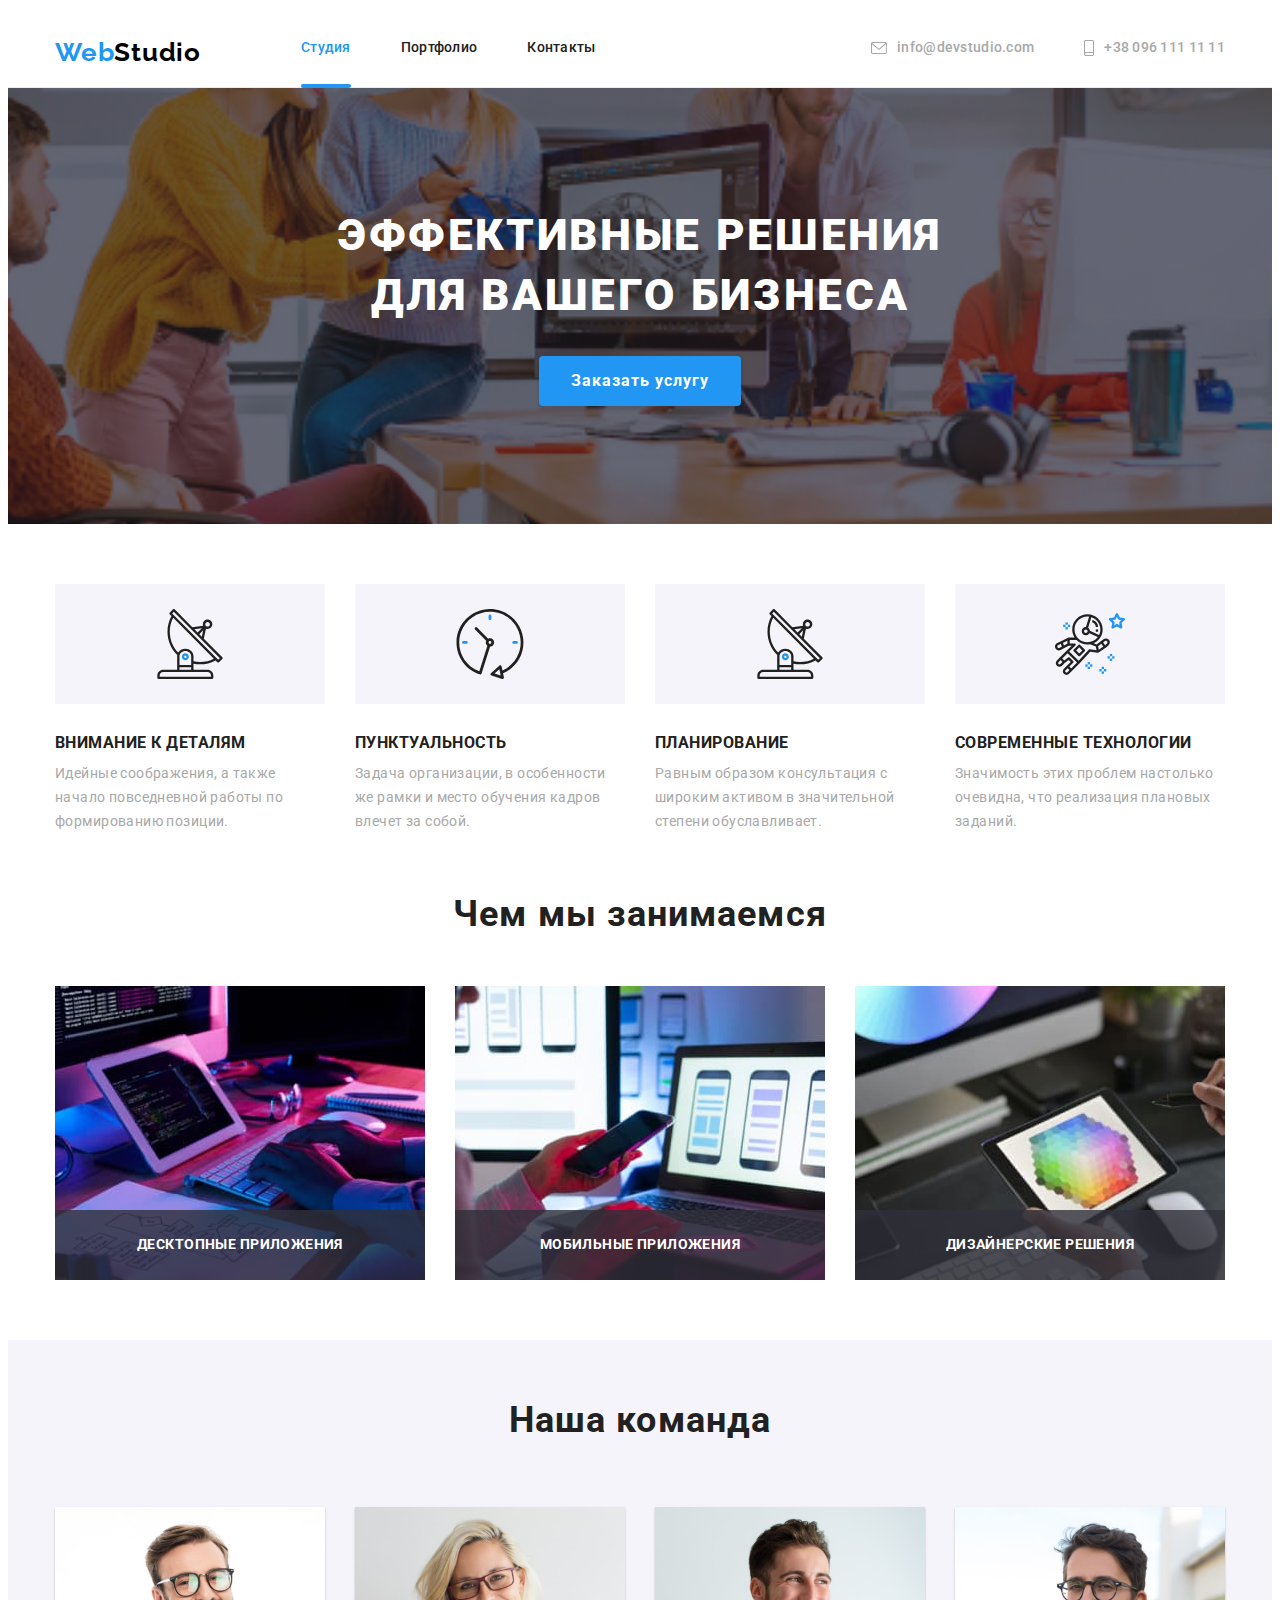
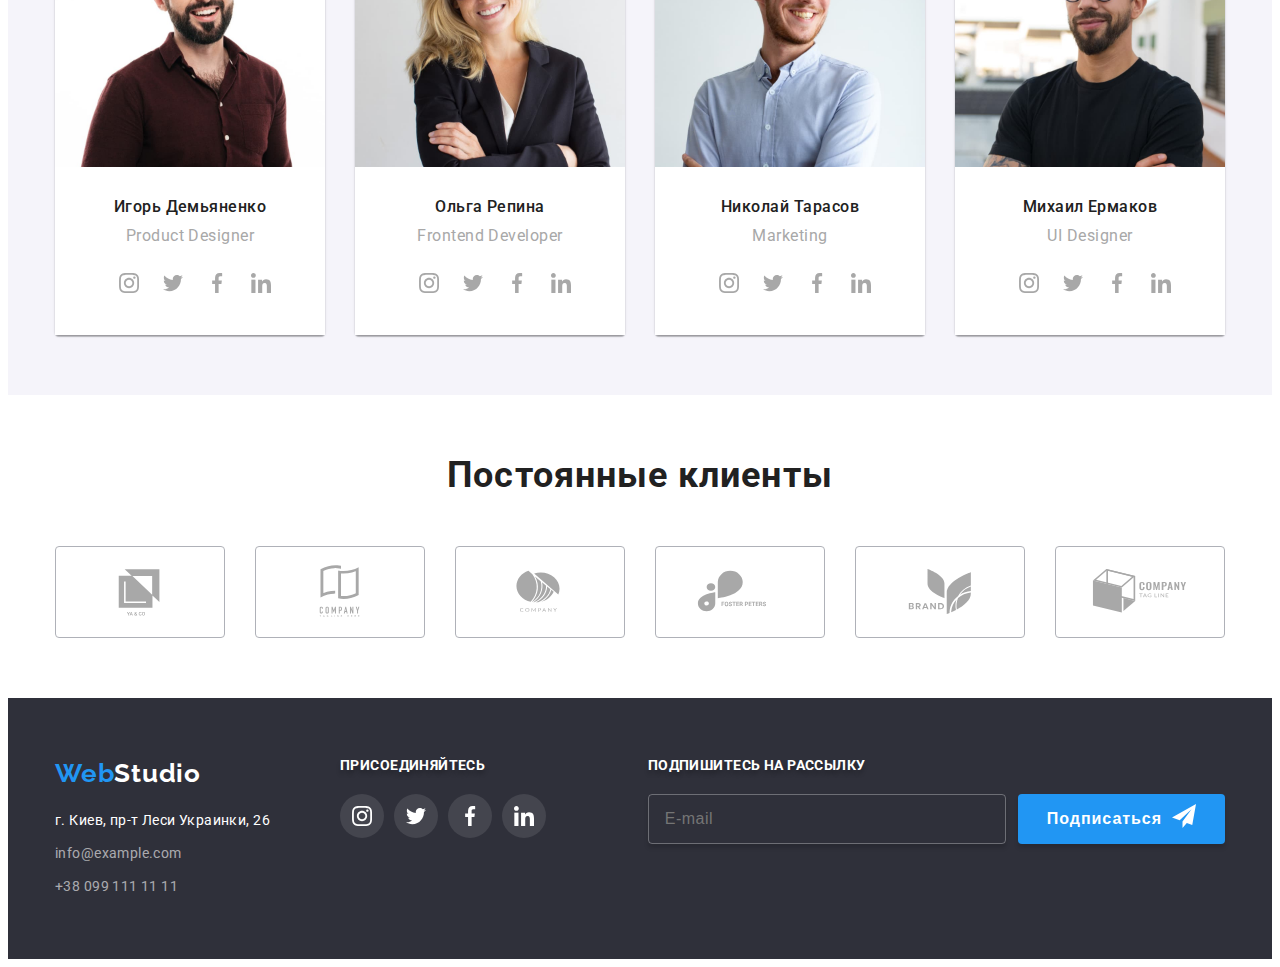
==== commit e1b0b753: "ДЗ 8 v.2.0" ====
--- a/index.html
+++ b/index.html
@@ -182,12 +182,22 @@
                     <h2 class="section-title">Наша команда</h2>
                     <ul class="list team-list">
                         <li class="item item-list">
-                            <picture>
-                                <source media="(min-width=1200px)" srcset="">
-                                <source media="(min-width=768px)" srcset=".images/team/team-card-1-tablet, .images/team/team-card-1-tablet@2x">
-                                <source media="(min-width=480px)" srcset=".images/team/team-card-1-phone, .images/team/team-card-1-phone@2x ">
-                                <img src="./images/team_card_1.jpg" alt="product designer">
-                            </picture>
+
+                                <picture>
+                                    <source media="(min-width=1200px)"
+                                        srcset="./images/team/desktop/team1.webp 1x, ./images/team/desktop/team1@2x.webp 2x">
+                                    <source media="(min-width=1200px)"
+                                        srcset="./images/team/desktop/team1.jpg 1x, ./images/team/desktop/team1@2x.jpg 2x">
+                                    <source media="(min-width=768px)"
+                                        srcset="./images/team/tablet/team1.webp 1x, ./images/team/tablet/team1@2x.webp 2x">
+                                    <source media="(min-width=768px)"
+                                        srcset="./images/team/tablet/team1.jpg 1x, ./images/team/tablet/team1@2x.jpg 2x">
+                                    <source media="(min-width=480px)"
+                                        srcset="./images/team/phone/team1.webp 1x, ./images/team/phone/team1@2x.webp 2x">
+                                    <source media="(min-width=480px)"
+                                        srcset="./images/team/phone/team1.jpg 1x, ./images/team/phone/team1@2x.jpg 2x">
+                                    <img src="./images/team_card_1.jpg" alt="product designer">
+                                </picture>
                             
                             <div class="team-item">
                                 <h3 class="team-name">Игорь Демьяненко</h3>
@@ -225,13 +235,22 @@
                             </div>
                         </li>
                         <li class="item item-list">
-                            <picture>
-                                <source media="(min-width=1200px)" srcset="">
-                                <source media="(min-width=768px)" srcset=".images/team/team-card-2-tablet, .images/team/team-card-2-tablet@2x">
-                                <source media="(min-width=480px)" srcset=".images/team/team-card-2-phone, .images/team/team-card-2-phone@2x ">
-                                <img src="./images/team_card_2.jpg" alt="frontend developer">
-                            </picture>
-                            
+                                <picture>
+                                    <source media="(min-width=1200px)"
+                                        srcset="./images/team/desktop/team2.webp 1x, ./images/team/desktop/team2@2x.webp 2x">
+                                    <source media="(min-width=1200px)"
+                                        srcset="./images/team/desktop/team2.jpg 1x, ./images/team/desktop/team2@2x.jpg 2x">
+                                    <source media="(min-width=768px)"
+                                        srcset="./images/team/tablet/team2.webp 1x, ./images/team/tablet/team2@2x.webp 2x">
+                                    <source media="(min-width=768px)" 
+                                        srcset="./images/team/tablet/team2.jpg 1x, ./images/team/tablet/team2@2x.jpg 2x">
+                                    <source media="(min-width=480px)" 
+                                        srcset="./images/team/phone/team2.webp 1x, ./images/team/phone/team2@2x.webp 2x">
+                                    <source media="(min-width=480px)" 
+                                        srcset="./images/team/phone/team2.jpg 1x, ./images/team/phone/team2@2x.jpg 2x">
+                                    <img src="./images/team_card_2.jpg" alt="frontend developer">
+                                </picture>
+
                             <div class="team-item">
                                 <h3 class="team-name">Ольга Репина</h3>
                                 <p class="team-position" lang="en">Frontend Developer</p>
@@ -268,12 +287,22 @@
                             </div>
                         </li>
                         <li class="item item-list">
-                            <picture>
-                                <source media="(min-width=1200px)" srcset="">
-                                <source media="(min-width=768px)" srcset=".images/team/team-card-3-tablet, .images/team/team-card-3-tablet@2x">
-                                <source media="(min-width=480px)" srcset=".images/team/team-card-3-phone, .images/team/team-card-3-phone@2x ">
-                            <img src="./images/team_card_3.jpg" alt="marketing" >
-                            </picture>
+                                <picture>
+                                    <source media="(min-width=1200px)"
+                                        srcset="./images/team/desktop/team3.webp 1x, ./images/team/desktop/team3@2x.webp 2x">
+                                    <source media="(min-width=1200px)"
+                                        srcset="./images/team/desktop/team3.jpg 1x, ./images/team/desktop/team3@2x.jpg 2x">
+                                    <source media="(min-width=768px)"
+                                        srcset="./images/team/tablet/team3.webp 1x, ./images/team/tablet/team3@2x.webp 2x">
+                                    <source media="(min-width=768px)" 
+                                        srcset="./images/team/tablet/team3.jpg 1x, ./images/team/tablet/team3@2x.jpg 2x">
+                                    <source media="(min-width=480px)" 
+                                        srcset="./images/team/phone/team3.webp 1x, ./images/team/phone/team3@2x.webp 2x">
+                                    <source media="(min-width=480px)" 
+                                        srcset="./images/team/phone/team3.jpg 1x, ./images/team/phone/team3@2x.jpg 2x">
+                                    <img src="./images/team_card_3.jpg" alt="marketing">
+                                </picture>
+
 
                             <div class="team-item">
                                 <h3 class="team-name">Николай Тарасов</h3>
@@ -311,12 +340,21 @@
                             </div>
                         </li>
                         <li class="item item-list">
-                            <picture>
-                                <source media="(min-width=1200px)" srcset="">
-                                <source media="(min-width=768px)" srcset=".images/team/team-card-4-tablet, .images/team/team-card-4-tablet@2x">
-                                <source media="(min-width=480px)" srcset=".images/team/team-card-4-phone, .images/team/team-card-4-phone@2x ">
-                            <img src="./images/team_card_4.jpg" alt="UI designer" ">
-                            </picture>
+                                <picture>
+                                    <source media="(min-width=1200px)"
+                                        srcset="./images/team/desktop/team4.webp 1x, ./images/team/desktop/team4@2x.webp 2x">
+                                    <source media="(min-width=1200px)"
+                                        srcset="./images/team/desktop/team4.jpg 1x, ./images/team/desktop/team4@2x.jpg 2x">
+                                    <source media="(min-width=768px)"
+                                        srcset="./images/team/tablet/team4.webp 1x, ./images/team/tablet/team4@2x.webp 2x">
+                                    <source media="(min-width=768px)" 
+                                        srcset="./images/team/tablet/team4.jpg 1x, ./images/team/tablet/team4@2x.jpg 2x">
+                                    <source media="(min-width=480px)" 
+                                        srcset="./images/team/phone/team4.webp 1x, ./images/team/phone/team4@2x.webp 2x">
+                                    <source media="(min-width=480px)" 
+                                        srcset="./images/team/phone/team4.jpg 1x, ./images/team/phone/team4@2x.jpg 2x">
+                                    <img src="./images/team_card_4.jpg" alt="UI designer" ">
+                                </picture>
 
                             <div class="team-item">
                                 <h3 class="team-name">Михаил Ермаков</h3>
--- a/css/main.min.css
+++ b/css/main.min.css
@@ -1,2 +1,2 @@
-:root{--main-font: 'Roboto', sans-serif;--accent-color: #2196f3;--main-color: #212121;--description-color: #a8a8a8;--contrast-color: #ffffff;--border-color: #ececec;--background-contrast-color: #2f303a;--background-color: #f5f4fa;--label-background-color: rgba(33, 150, 243, 0.9);--animation: 250ms cubic-bezier(0.4, 0, 0.2, 1);--main-modal-color: #757575;--button-focus-color: #188ce8}.visually-hidden{position:absolute;clip:rect(0 0 0 0);width:1px;height:1px;margin:-1px}html{box-sizing:border-box}*,*::after,*::before{box-sizing:inherit}h1,h2,h3,h4,h5,h6,p{margin-top:0;margin-bottom:0}ul,ol{margin-top:0;margin-bottom:0;padding-left:0}img{display:block;max-width:100%;height:auto}.list{list-style:none}.link{text-decoration:none;color:inherit}address{font-style:normal}body{background-color:var(--contrast-color);color:var(--main-color);font-size:14px;font-weight:normal;font-style:normal;font-family:var(--main-font)}.section{padding-top:94px;padding-bottom:94px}.container{padding-left:15px;padding-right:15px;padding-bottom:60px}@media screen and (min-width: 480px){.container{width:448px;margin:0 auto}}@media screen and (min-width: 768px){.container{width:768px}}@media screen and (min-width: 1200px){.container{width:1200px}}.section-title{margin-bottom:30px;font-weight:700;font-size:36px;line-height:1.16;text-align:center;letter-spacing:0.03em}.btn{display:block;font-family:inherit;border:none;background-color:transparent;cursor:pointer;color:inherit}.logo{font-family:Raleway;font-weight:700;font-size:26px;line-height:1.19;letter-spacing:0.03em;transition:color var(--animation)}.backdrop{position:fixed;top:0;left:0;width:100vw;height:100vh;background-color:rgba(0,0,0,0.2);transition:opacity var(--animation),visibility var(--animation)}.is-hidden{opacity:0;visibility:hidden;pointer-events:none}.modal{position:absolute;top:50%;left:50%;transform:translate(-50%, -50%);width:528px;height:581px;background:var(--contrast-color);box-shadow:0px 1px 3px rgba(0,0,0,0.12),0px 1px 1px rgba(0,0,0,0.14),0px 2px 1px rgba(0,0,0,0.2);border-radius:4px;padding:40px}.close-btn{position:absolute;top:8px;right:8px;width:30px;height:30px;border-radius:50%;padding:0;background-color:transparent;border:1px solid rgba(0,0,0,0.1);cursor:pointer}.close-btn:hover,.close-btn:focus{fill:var(--accent-color)}.icon-close{display:block;margin:0 auto}.modal-form{display:flex;flex-direction:column}.modal-head{font-weight:700;font-size:20px;line-height:1.15;text-align:center;letter-spacing:0.03em;margin-bottom:16px;color:var(--main-color)}.modal-field{font-size:12px;line-height:1.16;letter-spacing:0.01em;color:var(--main-modal-color);margin-bottom:12px}.modal-form-input-wrapper{position:relative;display:block;margin-top:4px}.modal-input{width:100%;height:40px;border:1px solid rgba(33,33,33,0.2);border-radius:4px;padding-left:42px;transition:border-color var(--animation)}.modal-input:focus{outline:none;border-color:var(--accent-color);transition:border-color var(--animation)}.modal-form-icon{position:absolute;top:50%;left:15px;transform:translateY(-50%);transition:var(--animation)}.modal-input:focus+.modal-form-icon{fill:var(--accent-color)}.modal-message{width:100%;height:120px;margin-top:10px;border:1px solid rgba(33,33,33,0.2);border-radius:4px;padding:12px 16px;resize:none}.modal-message:focus{outline:none;border-color:var(--accent-color);transition:border-color var(--animation)}.modal-message::placeholder{line-height:1.14;letter-spacing:0.01em;color:rgba(117,117,117,0.5)}.modal-checkbox:checked+.modal-checkbox-label::before{background-image:url(../images/icon-check.svg);border:none}.modal-checkbox:focus+.modal-checkbox-label::before{outline:1px solid var(--accent-color)}.modal-checkbox{border:2px solid var(--main-modal-color)}.modal-checkbox-label{line-height:1.71;letter-spacing:0.03em;color:var(--main-modal-color);display:flex;align-items:center;margin-bottom:20px;justify-content:center}.modal-checkbox-label::before{display:block;content:'';width:16px;height:15px;border:1px solid var(--main-modal-color);cursor:pointer;border-radius:2px;margin-right:7px}.modal-label-link{line-height:1.71;letter-spacing:0.03em;text-decoration-line:underline;color:var(--accent-color)}.modal-form-btn{background:var(--accent-color);box-shadow:0px 4px 4px rgba(0,0,0,0.15);border-radius:4px;font-family:Roboto;border:none;font-weight:700;font-size:16px;line-height:1.87;letter-spacing:0.06em;color:var(--contrast-color);margin:0 auto;padding:10px 55px;cursor:pointer;transition:box-shadow var(--animation),background var(--animation)}.modal-form-btn:hover,.modal-form-btn:focus{background:var(--button-focus-color)}.nav-list{display:none}.nav-contacts{display:none}.burger-btn{background-color:transparent;border:none;padding:0;line-height:0}.container{padding-bottom:0}.burger-btn-icon{width:40px;height:40px}.burger-btn-icon:hover,.burger-btn-icon:focus{fill:var(--accent-color);transition:color var(--animation)}.header-container{display:flex;align-items:center;justify-content:space-between}.header{padding-top:16px;padding-bottom:16px}.mobile-menu{position:fixed;z-index:100;left:0;top:0;width:100vw;height:100vh;background-color:var(--contrast-color);opacity:0;visibility:hidden;pointer-events:none}.mobile-menu.is-open{opacity:1;visibility:visible;pointer-events:auto}.mobile-menu-container{position:relative;padding-top:48px;padding-left:40px}.mobile-menu-close-btn{position:absolute;top:0;right:0;background-color:transparent;border:none;padding:0;line-height:0}.mobile-menu-close-icon{width:40px;height:40px;margin-right:15px;margin-top:10px}.mobile-menu-close-icon:hover,.mobile-menu-close-icon:focus{fill:var(--accent-color);transition:color var(--animation)}.nav-link-mobile{font-weight:500;font-size:40px;line-height:1.175;letter-spacing:0.02em;color:var(--main-color);margin-bottom:34px}.nav-link-mobile:hover,.nav-link-mobile:focus{color:var(--accent-color);transition:color var(--animation)}.nav-contacts-mobile{margin-top:302px}.nav-contacts-mobile-phone{font-weight:500;font-size:34px;line-height:1.76;letter-spacing:0.02em;color:var(--accent-color)}.nav-contacts-mobile-mail{font-weight:500;font-size:24px;line-height:1.166;letter-spacing:0.02em;color:var(--main-modal-color)}.nav-item-mobile:not(:last-child){margin-bottom:32px}.social-list-link-mobile{font-weight:500;font-size:18px;line-height:1.22;letter-spacing:0.02em;color:var(--accent-color);margin-left:20px}.social-list-mobile{display:flex;align-items:center;margin-top:64px}.nav-list-contacts-mobile{margin-bottom:32px}@media screen and (min-width: 768px){.burger-btn{display:none}.mobile-menu{display:none}.header{height:80px;padding-top:0;padding-bottom:0}.nav-list__nav-item{margin-bottom:10px}.nav{display:flex;align-items:center}.nav-list{display:flex;align-items:center}.nav-contacts{display:block}.nav-list__nav-item{margin-left:50px}.nav-list__nav-link,.nav-contacts__header-contacts{display:block;font-weight:500;line-height:1.14;letter-spacing:0.02em}.logo-header{margin-right:50px}}@media screen and (min-width: 1200px){.nav-contacts{display:flex;align-items:center}.nav-list__nav-item:not(:first-child){margin-left:50px}.nav-list__nav-link,.nav-contacts__header-contacts{display:block;padding-bottom:32px;padding-top:32px;font-weight:500;line-height:1.14;letter-spacing:0.02em}}.header{background-color:var(--contrast-color);border-bottom:1px solid var(--border-color)}.logo-header{padding-bottom:25px;padding-top:24px;color:#000000}.logo-header:hover,.logo-header:focus{color:var(--accent-color)}.logo-blue{color:var(--accent-color)}.nav-list__nav-link{color:var(--main-color);position:relative;transition:color var(--animation)}.nav-list__nav-link:hover,.nav-list__nav-link:focus{color:var(--accent-color)}.nav-contacts__header-contacts{display:flex;align-items:center;color:var(--description-color);transition:color var(--animation)}.nav-contacts__header-contacts:hover,.nav-contacts__header-contacts:focus{color:var(--accent-color);fill:var(--accent-color)}.icon-contacts{margin:0 10px 0 0;fill:currentColor}.current{padding-bottom:32px;padding-top:32px;font-weight:500;line-height:1.14;letter-spacing:0.02em;color:var(--accent-color)}.current::after{content:'';display:block;position:absolute;width:100%;height:4px;background-color:var(--accent-color);bottom:0;border-radius:2px}.hero{background-color:var(--background-contrast-color);padding-top:200px;padding-bottom:200px;background-image:linear-gradient(rgba(47,48,58,0.4), rgba(47,48,58,0.4)),url(../images/hero/hero-phone@1x.jpg);background-size:cover;background-position:center;background-repeat:no-repeat;margin-left:auto;margin-right:auto}.hero-container{margin:0 auto;width:100%;padding-left:15px;padding-right:15px}.hero-title{font-weight:900;font-size:26px;line-height:1.62;text-align:center;letter-spacing:0.06em;text-transform:uppercase;color:var(--contrast-color)}@media screen and (min-device-pixel-ratio: 2) and (min-width: 360px), screen and (min-resolution: 192dpi) and (min-width: 360px), screen and (min-resolution: 2dppx) and (min-width: 360px){.hero{background-image:linear-gradient(rgba(47,48,58,0.4), rgba(47,48,58,0.4)),url(../images/hero/hero-phone@2x.jpg)}}@media screen and (min-width: 768px){.hero{background-image:linear-gradient(rgba(47,48,58,0.4), rgba(47,48,58,0.4)),url(../images/hero/hero-tablet@1x.jpg)}}@media screen and (min-device-pixel-ratio: 2) and (min-width: 768px), screen and (min-resolution: 192dpi) and (min-width: 768px), screen and (min-resolution: 2dppx) and (min-width: 768px){.hero{background-image:linear-gradient(rgba(47,48,58,0.4), rgba(47,48,58,0.4)),url(../images/hero/hero-tablet@2x.jpg)}}@media screen and (min-width: 1200px){.hero{background-image:linear-gradient(rgba(47,48,58,0.4), rgba(47,48,58,0.4)),url(../images/hero/hero-desktop@1x.jpg)}.hero-title{margin-bottom:30px;font-weight:900;font-size:44px;line-height:1.36;text-align:center;letter-spacing:0.06em;text-transform:uppercase;color:var(--contrast-color)}}@media (min-device-pixel-ratio: 2) and (min-width: 1200px), screen and (min-resolution: 192dpi) and (min-width: 1200px), screen and (min-resolution: 2dppx) and (min-width: 1200px){.hero{background-image:linear-gradient(rgba(47,48,58,0.4), rgba(47,48,58,0.4)),url(../images/hero/hero-desktop@2x.jpg)}}.modal-btn{padding:10px 32px;margin:0 auto;font-weight:700;font-size:16px;line-height:1.87;letter-spacing:0.06em;color:var(--contrast-color);background:var(--accent-color);box-shadow:0px 4px 4px rgba(0,0,0,0.15);border-radius:4px;transition:background var(--animation),box-shadow var(--animation)}.modal-btn:hover,.modal-btn:focus{background:var(--button-focus-color)}.section.description{padding-bottom:0}.desc-list{display:block}.icon-description{display:flex;align-items:center;justify-content:center;margin-bottom:30px;background-color:var(--background-color);height:120px}.description-title{margin-bottom:10px;font-weight:700;line-height:1.14;letter-spacing:0.03em;text-transform:uppercase}.description-text{line-height:1.71;letter-spacing:0.03em;color:var(--description-color)}@media screen and (min-width: 480px){.section{padding-top:60px}}@media screen and (min-width: 768px){.desc-list{display:flex;flex-wrap:wrap;margin:-15px}.desc-item{flex-basis:calc((100% - 2 * 30px) / 2);margin:15px}.section{padding-top:60px}}@media screen and (min-width: 1200px){.desc-list{display:flex}.desc-item{flex-basis:calc((100% - 4 * 30px) / 4);margin:15px}.section-title{margin-bottom:50px}}@media screen and (max-width: 1199px){.work-section{display:none}}.work-item{display:flex}.work-list{flex-basis:calc((100% - 2 * 30px) / 3);position:relative}.work-list:not(:first-child){margin-left:30px}.label{position:absolute;display:flex;align-items:center;justify-content:center;font-weight:700;line-height:1.14;letter-spacing:0.03em;text-transform:uppercase;background-color:rgba(47,48,58,0.8);color:var(--contrast-color);height:70px;width:100%;bottom:0}.team{background-color:var(--background-color);display:block}@media screen and (min-width: 480px){.section{padding-top:60px;padding-bottom:60px}}@media screen and (min-width: 768px){.team-list{display:flex;flex-wrap:wrap;margin:-15px}.item-list{flex-basis:calc((100% - 2 * 30px) / 2);margin:15px}.section{padding-top:60px;padding-bottom:60px}}@media screen and (min-width: 1200px){.team-list{display:flex;flex-wrap:wrap}.item-list{flex-basis:calc((100% - 4 * 30px) / 4)}.section-title{margin-bottom:50px}}.team-item{background-color:var(--contrast-color);padding:30px;text-align:center}.item-list{margin-top:30px;box-shadow:0px 1px 3px rgba(0,0,0,0.12),0px 1px 1px rgba(0,0,0,0.14),0px 2px 1px rgba(0,0,0,0.2);border-radius:0px 0px 4px 4px}.team-name{font-weight:500;font-size:16px;line-height:1.19;letter-spacing:0.03em}.team-position{margin-top:10px;font-size:16px;line-height:1.19;letter-spacing:0.03em;color:var(--description-color);margin-bottom:16px}.social-list{display:flex;justify-content:center;margin-left:10px}.social-list-icon{width:20px;height:20px}.social-list-link{display:flex;justify-content:center;align-items:center;width:44px;height:44px;border-radius:50%;fill:currentColor;color:var(--description-color);transition:background-color var(--animation),fill var(--animation)}.social-list-link:hover,.social-list-link:focus{fill:var(--contrast-color);background-color:var(--accent-color)}@media screen and (min-width: 480px){.section{padding-top:60px;padding-bottom:60px}.clients-list{display:flex;flex-wrap:wrap;justify-content:center;align-items:center;flex-basis:calc((100% - 2 * 30px) / 2);margin-top:-30px;margin-left:-30px}.clients-link{display:flex;justify-content:center;align-items:center;width:180px;height:92px;fill:currentColor;color:var(--description-color);border:1px solid #afb1b8;border-radius:4px;margin-top:30px;margin-left:30px;transition:fill var(--animation),border-color var(--animation)}.clients-link:hover,.clients-link:focus{fill:var(--accent-color);border-color:var(--accent-color)}}@media screen and (min-width: 768px){.clients-list{flex-basis:calc((100% - 3 * 30px) / 3)}.clients-link{width:196px}}@media screen and (min-width: 1200px){.clients-list{flex-basis:calc((100% - 3 * 30px) / 3)}.clients-link{width:170px}}@media screen and (min-width: 1200px){.clients-list{flex-basis:calc((100% - 6 * 30px) / 6)}.clients-link{width:140px}}.icon-clients{width:106px;height:60px}.footer{padding-top:60px;padding-bottom:60px;background-color:var(--background-contrast-color)}.footer-section{text-align:center}.footer-item:not(:first-child){margin-top:9px}.social-list-footer{display:flex;width:206px;margin:0 auto;justify-content:space-between;margin-top:20px}.footer-list{margin-top:20px}.footer-item:not(:first-child){margin-top:9px}.logo-footer{color:var(--contrast-color)}.footer-address,.footer-contacts{line-height:1.71;letter-spacing:0.03em}.footer-address{margin-bottom:9px}.footer-contacts:not(:last-child){margin-bottom:9px}.footer-address{color:var(--contrast-color)}.footer-contacts{color:rgba(255,255,255,0.6)}.footer-content{margin-top:60px}.footer-text{font-weight:700;font-size:14px;line-height:1.14;letter-spacing:0.03em;text-transform:uppercase;color:var(--contrast-color);text-shadow:#000000 1px 1px 0, #000000 -1px -1px 0, #000000 -1px 1px 0, #000000 1px -1px 0;text-shadow:0px 4px 4px rgba(0,0,0,0.25)}.footer-form-label{align-items:center;margin-top:20px}.social-list-footer{display:flex;width:206px;justify-content:space-between;margin-top:20px}.social-list-link-footer{display:flex;justify-content:center;align-items:center;width:44px;height:44px;border-radius:50%;background-color:rgba(255,255,255,0.1);fill:var(--contrast-color);color:var(--description-color);transition:background-color var(--animation)}.social-list-link-footer:hover,.social-list-link-footer:focus{fill:var(--contrast-color);background-color:var(--accent-color)}.footer-form{display:block;margin-top:60px}.footer-input{background-color:inherit;border:1px solid rgba(255,255,255,0.3);box-shadow:0px 4px 4px rgba(0,0,0,0.15);border-radius:4px;width:100%;height:50px;padding-left:16px;font-size:16px;line-height:1.25;letter-spacing:0.03em;color:rgba(255,255,255,0.6)}.footer-button{display:inline-flex;background:var(--accent-color);padding:10px 29px;box-shadow:0px 4px 4px rgba(0,0,0,0.15);border-radius:4px;border:none;font-weight:700;font-size:16px;line-height:1.87;letter-spacing:0.06em;color:var(--contrast-color);cursor:pointer;margin-left:12px;margin-top:20px;transition:box-shadow var(--animation),background var(--animation)}.footer-button:focus,.footer-button:hover{background:var(--button-focus-color)}.footer-icon{fill:#ffffff;margin-left:10px}@media screen and (min-width: 768px){.footer-tablet-section{display:flex;justify-content:space-around}.footer-content{margin-top:0}.footer-input{width:450px}.footer-form-label{margin-right:144px;margin-left:144px}}@media screen and (min-width: 1200px){.footer-section{display:flex;justify-content:space-between}.footer-nav{margin-left:50px;margin:0 auto;font-style:inherit}.footer-content{margin-left:70px}.footer-form-label{display:flex;align-items:center}.footer-input{width:358px}.footer-button{margin-top:0}.footer-form{margin-top:0}}.menu-button{display:flex;flex-wrap:wrap;margin-bottom:50px}.btn-list:not(:last-child){margin-right:8px;margin-bottom:15px}.btn-list:not(:last-child):nth-child(-n+3){margin-bottom:15px}.menu-btn{padding:6px 22px;font-weight:500;font-size:16px;line-height:1.62;letter-spacing:0.03em;background:var(--background-color);border-radius:4px;transition:background var(--animation),box-shadow var(--animation),color var(--animation)}.menu-btn:hover,.menu-btn:focus{background:var(--accent-color);box-shadow:0px 3px 1px rgba(0,0,0,0.1),0px 1px 2px rgba(0,0,0,0.08),0px 2px 2px rgba(0,0,0,0.12);color:var(--contrast-color)}.portfolio-list-link{display:flex;flex-direction:column;transition:background var(--animation),box-shadow var(--animation)}.portfolio-list-link:hover,.portfolio-list-link:focus{background:var(--contrast-color);box-sizing:border-box;box-shadow:0px 1px 1px rgba(0,0,0,0.12),0px 4px 4px rgba(0,0,0,0.06),1px 4px 6px rgba(0,0,0,0.16)}.menu-item{padding:20px 24px;border-left:1px solid var(--border-color);border-right:1px solid var(--border-color);border-bottom:1px solid var(--border-color)}.menu-link-title{margin-bottom:4px;font-weight:700;font-size:18px;line-height:2;letter-spacing:0.06em;color:var(--main-color)}.menu-link-text{line-height:1.87;letter-spacing:0.03em;color:var(--description-color)}.portfolio-wrapper{position:relative;overflow:hidden}.label-portfolio-text{font-size:18px;line-height:1.56;background-color:var(--label-background-color);letter-spacing:0.03em;color:var(--contrast-color);position:absolute;top:0;left:0;width:100%;height:100%;overflow:hidden;transform:translateY(101%);transition:transform var(--animation);padding:63px 24px}.portfolio-list-link:hover .label-portfolio-text,.portfolio-list-link:focus .label-portfolio-text{transform:translateY(0%)}@media screen and (min-width: 768px){.menu-list{display:flex;flex-wrap:wrap;margin-left:-30px;margin-top:-30px}.portfolio-list{margin-left:30px;margin-top:30px;flex-basis:calc((100% - 60px) / 2)}.menu-button{justify-content:center}.btn-list:nth-child(-n+3){margin-bottom:unset}}@media screen and (min-width: 1200px){.menu-list{display:flex;flex-wrap:wrap;margin-left:-30px;margin-top:-30px}.portfolio-list{margin-left:30px;margin-top:30px;flex-basis:calc((100% - 90px) / 3)}}
+:root{--main-font: 'Roboto', sans-serif;--accent-color: #2196f3;--main-color: #212121;--description-color: #a8a8a8;--contrast-color: #ffffff;--border-color: #ececec;--background-contrast-color: #2f303a;--background-color: #f5f4fa;--label-background-color: rgba(33, 150, 243, 0.9);--animation: 250ms cubic-bezier(0.4, 0, 0.2, 1);--main-modal-color: #757575;--button-focus-color: #188ce8}.visually-hidden{position:absolute;clip:rect(0 0 0 0);width:1px;height:1px;margin:-1px}html{box-sizing:border-box}*,*::after,*::before{box-sizing:inherit}h1,h2,h3,h4,h5,h6,p{margin-top:0;margin-bottom:0}ul,ol{margin-top:0;margin-bottom:0;padding-left:0}img{display:block;max-width:100%;height:auto}.list{list-style:none}.link{text-decoration:none;color:inherit}address{font-style:normal}body{background-color:var(--contrast-color);color:var(--main-color);font-size:14px;font-weight:normal;font-style:normal;font-family:var(--main-font)}.section{padding-top:94px;padding-bottom:94px}.container{padding-left:15px;padding-right:15px;padding-bottom:60px}@media screen and (min-width: 480px){.container{width:448px;margin:0 auto}}@media screen and (min-width: 768px){.container{width:768px}}@media screen and (min-width: 1200px){.container{width:1200px}}.section-title{margin-bottom:30px;font-weight:700;font-size:36px;line-height:1.16;text-align:center;letter-spacing:0.03em}.btn{display:block;font-family:inherit;border:none;background-color:transparent;cursor:pointer;color:inherit}.logo{font-family:Raleway;font-weight:700;font-size:26px;line-height:1.19;letter-spacing:0.03em;transition:color var(--animation)}.backdrop{position:fixed;top:0;left:0;width:100vw;height:100vh;background-color:rgba(0,0,0,0.2);transition:opacity var(--animation),visibility var(--animation)}.is-hidden{opacity:0;visibility:hidden;pointer-events:none}.modal{position:absolute;top:50%;left:50%;transform:translate(-50%, -50%);background:var(--contrast-color);box-shadow:0px 1px 3px rgba(0,0,0,0.12),0px 1px 1px rgba(0,0,0,0.14),0px 2px 1px rgba(0,0,0,0.2);border-radius:4px;padding:40px;width:90%;max-height:100%;margin:auto;overflow:auto}.close-btn{position:absolute;top:8px;right:8px;width:30px;height:30px;border-radius:50%;padding:0;background-color:transparent;border:1px solid rgba(0,0,0,0.1);cursor:pointer}.close-btn:hover,.close-btn:focus{fill:var(--accent-color)}.icon-close{display:block;margin:0 auto}@media screen and (min-width: 768px){.modal{width:450px;height:609px}}@media screen and (min-width: 1200px){.modal{width:528px;height:581px}}.modal-form{display:flex;flex-direction:column}.modal-head{font-weight:700;font-size:20px;line-height:1.15;text-align:center;letter-spacing:0.03em;margin-bottom:16px;color:var(--main-color)}.modal-field{font-size:12px;line-height:1.16;letter-spacing:0.01em;color:var(--main-modal-color);margin-bottom:12px}.modal-form-input-wrapper{position:relative;display:block;margin-top:4px}.modal-input{width:100%;height:40px;border:1px solid rgba(33,33,33,0.2);border-radius:4px;padding-left:42px;transition:border-color var(--animation)}.modal-input:focus{outline:none;border-color:var(--accent-color);transition:border-color var(--animation)}.modal-form-icon{position:absolute;top:50%;left:15px;transform:translateY(-50%);transition:var(--animation)}.modal-input:focus+.modal-form-icon{fill:var(--accent-color)}.modal-message{width:100%;height:120px;margin-top:10px;border:1px solid rgba(33,33,33,0.2);border-radius:4px;padding:12px 16px;resize:none}.modal-message:focus{outline:none;border-color:var(--accent-color);transition:border-color var(--animation)}.modal-message::placeholder{line-height:1.14;letter-spacing:0.01em;color:rgba(117,117,117,0.5)}.modal-checkbox:checked+.modal-checkbox-label::before{background-image:url(../images/icon-check.svg);border:none}.modal-checkbox:focus+.modal-checkbox-label::before{outline:1px solid var(--accent-color)}.modal-checkbox{border:2px solid var(--main-modal-color)}.modal-checkbox-label{font-size:12px;line-height:1.16;letter-spacing:0.03em;color:var(--main-modal-color);display:flex;align-items:center;margin-bottom:20px}.modal-checkbox-label::before{display:block;content:'';width:16px;height:15px;border:1px solid var(--main-modal-color);cursor:pointer;border-radius:2px;margin-right:7px}.modal-label-link{line-height:1.71;letter-spacing:0.03em;text-decoration-line:underline;color:var(--accent-color)}.modal-form-btn{background:var(--accent-color);box-shadow:0px 4px 4px rgba(0,0,0,0.15);border-radius:4px;font-family:Roboto;border:none;font-weight:700;font-size:16px;line-height:1.87;letter-spacing:0.06em;color:var(--contrast-color);margin:0 auto;padding:10px 55px;cursor:pointer;transition:box-shadow var(--animation),background var(--animation)}.modal-form-btn:hover,.modal-form-btn:focus{background:var(--button-focus-color)}@media screen and (min-width: 1200px){.modal-checkbox-label{font-size:14px;line-height:1.71}}.nav-list{display:none}.nav-contacts{display:none}.burger-btn{background-color:transparent;border:none;padding:0;line-height:0}.container{padding-bottom:0}.burger-btn-icon{width:40px;height:40px}.burger-btn-icon:hover,.burger-btn-icon:focus{fill:var(--accent-color);transition:color var(--animation)}.header-container{display:flex;align-items:center;justify-content:space-between}.header{padding-top:16px;padding-bottom:16px}.mobile-menu{position:fixed;z-index:100;left:0;top:0;display:flex;flex-direction:column;background-color:var(--contrast-color);opacity:0;visibility:hidden;pointer-events:none;top:50%;left:50%;transform:translate(-50%, -50%);width:100%;max-height:100%;margin:auto;overflow:auto}.mobile-menu.is-open{opacity:1;visibility:visible;pointer-events:auto}.mobile-menu-container{position:relative;padding-top:48px;padding-left:40px}.mobile-menu-close-btn{position:absolute;top:0;right:0;background-color:transparent;border:none;padding:0;line-height:0}.mobile-menu-close-icon{width:40px;height:40px;margin-right:15px;margin-top:10px}.mobile-menu-close-icon:hover,.mobile-menu-close-icon:focus{fill:var(--accent-color);transition:color var(--animation)}.nav-link-mobile{font-weight:500;font-size:40px;line-height:1.175;letter-spacing:0.02em;color:var(--main-color)}.nav-link-mobile:hover,.nav-link-mobile:focus{color:var(--accent-color);transition:color var(--animation)}.nav-contacts-mobile-phone{font-weight:500;font-size:34px;line-height:1.76;letter-spacing:0.02em;color:var(--accent-color);margin:0 auto}.nav-contacts-mobile-mail{font-weight:500;font-size:24px;line-height:1.166;letter-spacing:0.02em;color:var(--main-modal-color)}.nav-item-mobile:not(:last-child){margin-bottom:32px}.social-list-link-mobile{font-weight:500;font-size:18px;line-height:1.22;letter-spacing:0.02em;color:var(--accent-color);margin-left:20px}.social-list-mobile{display:flex;align-items:center;flex-wrap:wrap;font-size:18px;line-height:1.22}.nav-list-contacts-mobile{margin:0 auto}@media screen and (min-width: 768px){.burger-btn{display:none}.mobile-menu{display:none}.header{height:80px;padding-top:0;padding-bottom:0}.nav-list__nav-item{margin-bottom:10px}.nav{display:flex;align-items:center}.nav-list{display:flex;align-items:center}.nav-contacts{display:block}.nav-list__nav-item{margin-left:50px}.nav-list__nav-link,.nav-contacts__header-contacts{display:block;font-weight:500;line-height:1.14;letter-spacing:0.02em}.logo-header{margin-right:50px}}@media screen and (min-width: 1200px){.nav-contacts{display:flex;align-items:center}.nav-list__nav-item:not(:first-child){margin-left:50px}.nav-list__nav-link,.nav-contacts__header-contacts{display:block;padding-bottom:32px;padding-top:32px;font-weight:500;line-height:1.14;letter-spacing:0.02em}}.header{background-color:var(--contrast-color);border-bottom:1px solid var(--border-color)}.logo-header{padding-bottom:25px;padding-top:24px;color:#000000}.logo-header:hover,.logo-header:focus{color:var(--accent-color)}.logo-blue{color:var(--accent-color)}.nav-list__nav-link{color:var(--main-color);position:relative;transition:color var(--animation)}.nav-list__nav-link:hover,.nav-list__nav-link:focus{color:var(--accent-color)}.nav-contacts__header-contacts{display:flex;align-items:center;color:var(--description-color);transition:color var(--animation)}.nav-contacts__header-contacts:hover,.nav-contacts__header-contacts:focus{color:var(--accent-color);fill:var(--accent-color)}.icon-contacts{margin:0 10px 0 0;fill:currentColor}.current{padding-bottom:32px;padding-top:32px;font-weight:500;line-height:1.14;letter-spacing:0.02em;color:var(--accent-color)}.current::after{content:'';display:block;position:absolute;width:100%;height:4px;background-color:var(--accent-color);bottom:0;border-radius:2px}.hero{background-color:var(--background-contrast-color);padding-top:118px;padding-bottom:118px;background-image:linear-gradient(rgba(47,48,58,0.4), rgba(47,48,58,0.4)),url(../images/hero/hero-phone@1x.jpg);background-size:cover;background-position:center;background-repeat:no-repeat;margin-left:auto;margin-right:auto}.hero-container{margin:0 auto;width:100%;padding-left:15px;padding-right:15px}.hero-title{font-weight:900;font-size:26px;line-height:1.62;text-align:center;letter-spacing:0.06em;text-transform:uppercase;color:var(--contrast-color)}@media screen and (min-device-pixel-ratio: 2) and (min-width: 360px), screen and (min-resolution: 192dpi) and (min-width: 360px), screen and (min-resolution: 2dppx) and (min-width: 360px){.hero{background-image:linear-gradient(rgba(47,48,58,0.4), rgba(47,48,58,0.4)),url(../images/hero/hero-phone@2x.jpg)}}@media screen and (min-width: 768px){.hero{background-image:linear-gradient(rgba(47,48,58,0.4), rgba(47,48,58,0.4)),url(../images/hero/hero-tablet@1x.jpg)}}@media screen and (min-device-pixel-ratio: 2) and (min-width: 768px), screen and (min-resolution: 192dpi) and (min-width: 768px), screen and (min-resolution: 2dppx) and (min-width: 768px){.hero{background-image:linear-gradient(rgba(47,48,58,0.4), rgba(47,48,58,0.4)),url(../images/hero/hero-tablet@2x.jpg)}}@media screen and (min-width: 1200px){.hero{background-image:linear-gradient(rgba(47,48,58,0.4), rgba(47,48,58,0.4)),url(../images/hero/hero-desktop@1x.jpg)}.hero-title{margin-bottom:30px;font-weight:900;font-size:44px;line-height:1.36;text-align:center;letter-spacing:0.06em;text-transform:uppercase;color:var(--contrast-color)}}@media (min-device-pixel-ratio: 2) and (min-width: 1200px), screen and (min-resolution: 192dpi) and (min-width: 1200px), screen and (min-resolution: 2dppx) and (min-width: 1200px){.hero{background-image:linear-gradient(rgba(47,48,58,0.4), rgba(47,48,58,0.4)),url(../images/hero/hero-desktop@2x.jpg)}}.modal-btn{padding:10px 32px;margin:0 auto;font-weight:700;font-size:16px;line-height:1.87;letter-spacing:0.06em;color:var(--contrast-color);background:var(--accent-color);box-shadow:0px 4px 4px rgba(0,0,0,0.15);border-radius:4px;transition:background var(--animation),box-shadow var(--animation)}.modal-btn:hover,.modal-btn:focus{background:var(--button-focus-color)}.section.description{padding-bottom:0}.desc-list{display:block}.icon-description{display:flex;align-items:center;justify-content:center;margin-bottom:30px;background-color:var(--background-color);height:120px}.description-title{margin-bottom:10px;font-weight:700;line-height:1.14;letter-spacing:0.03em;text-transform:uppercase}.description-text{line-height:1.71;letter-spacing:0.03em;color:var(--description-color)}@media screen and (min-width: 480px){.section{padding-top:60px}}@media screen and (min-width: 768px){.desc-list{display:flex;flex-wrap:wrap;margin:-15px}.desc-item{flex-basis:calc((100% - 2 * 30px) / 2);margin:15px}.section{padding-top:60px}}@media screen and (min-width: 1200px){.desc-list{display:flex}.desc-item{flex-basis:calc((100% - 4 * 30px) / 4);margin:15px}.section-title{margin-bottom:50px}}@media screen and (max-width: 1199px){.work-section{display:none}}.work-item{display:flex}.work-list{flex-basis:calc((100% - 2 * 30px) / 3);position:relative}.work-list:not(:first-child){margin-left:30px}.label{position:absolute;display:flex;align-items:center;justify-content:center;font-weight:700;line-height:1.14;letter-spacing:0.03em;text-transform:uppercase;background-color:rgba(47,48,58,0.8);color:var(--contrast-color);height:70px;width:100%;bottom:0}.team{background-color:var(--background-color);display:block}@media screen and (min-width: 480px){.section{padding-top:60px;padding-bottom:60px}}@media screen and (min-width: 768px){.team-list{display:flex;flex-wrap:wrap;margin:-15px}.item-list{flex-basis:calc((100% - 2 * 30px) / 2);margin:15px}.section{padding-top:60px;padding-bottom:60px}}@media screen and (min-width: 1200px){.team-list{display:flex;flex-wrap:wrap}.item-list{flex-basis:calc((100% - 4 * 30px) / 4)}.section-title{margin-bottom:50px}}.team-item{background-color:var(--contrast-color);padding:30px;text-align:center}.item-list{margin-top:30px;box-shadow:0px 1px 3px rgba(0,0,0,0.12),0px 1px 1px rgba(0,0,0,0.14),0px 2px 1px rgba(0,0,0,0.2);border-radius:0px 0px 4px 4px}.team-name{font-weight:500;font-size:16px;line-height:1.19;letter-spacing:0.03em}.team-position{margin-top:10px;font-size:16px;line-height:1.19;letter-spacing:0.03em;color:var(--description-color);margin-bottom:16px}.social-list{display:flex;justify-content:center;margin-left:10px}.social-list-icon{width:20px;height:20px}.social-list-link{display:flex;justify-content:center;align-items:center;width:44px;height:44px;border-radius:50%;fill:currentColor;color:var(--description-color);transition:background-color var(--animation),fill var(--animation)}.social-list-link:hover,.social-list-link:focus{fill:var(--contrast-color);background-color:var(--accent-color)}.section{padding-top:60px;padding-bottom:60px}.clients-list{display:flex;flex-wrap:wrap;margin-top:-30px;margin-left:-30px}.clients-list-item{margin-top:30px;margin-left:30px;width:210px;height:92px;flex-basis:calc((100% - 2 * 30px) / 2)}.clients-link{display:flex;justify-content:center;align-items:center;width:100%;height:100%;fill:currentColor;color:var(--description-color);border:1px solid #afb1b8;border-radius:4px;transition:fill var(--animation),border-color var(--animation)}.clients-link:hover,.clients-link:focus{fill:var(--accent-color);border-color:var(--accent-color)}@media screen and (min-width: 768px){.clients-list-item{flex-basis:calc((100% - 3 * 30px) / 3)}.clients-link{width:226px}}@media screen and (min-width: 1200px){.clients-list-item{flex-basis:calc((100% - 6 * 30px) / 6)}.clients-link{width:170px}}.icon-clients{width:106px;height:60px}.footer{padding-top:60px;padding-bottom:60px;background-color:var(--background-contrast-color)}.footer-section{text-align:center}.footer-item:not(:first-child){margin-top:9px}.social-list-footer{display:flex;width:206px;margin:0 auto;justify-content:space-between;margin-top:20px}.footer-list{margin-top:20px}.footer-item:not(:first-child){margin-top:9px}.logo-footer{color:var(--contrast-color)}.footer-address,.footer-contacts{line-height:1.71;letter-spacing:0.03em}.footer-address{margin-bottom:9px}.footer-contacts:not(:last-child){margin-bottom:9px}.footer-address{color:var(--contrast-color)}.footer-contacts{color:rgba(255,255,255,0.6)}.footer-content{margin-top:60px}.footer-text{font-weight:700;font-size:14px;line-height:1.14;letter-spacing:0.03em;text-transform:uppercase;color:var(--contrast-color);text-shadow:#000000 1px 1px 0, #000000 -1px -1px 0, #000000 -1px 1px 0, #000000 1px -1px 0;text-shadow:0px 4px 4px rgba(0,0,0,0.25)}.footer-form-label{align-items:center;margin-top:20px}.social-list-footer{display:flex;width:206px;justify-content:space-between;margin-top:20px}.social-list-link-footer{display:flex;justify-content:center;align-items:center;width:44px;height:44px;border-radius:50%;background-color:rgba(255,255,255,0.1);fill:var(--contrast-color);color:var(--description-color);transition:background-color var(--animation)}.social-list-link-footer:hover,.social-list-link-footer:focus{fill:var(--contrast-color);background-color:var(--accent-color)}.footer-form{margin-top:60px}.footer-input{background-color:inherit;border:1px solid rgba(255,255,255,0.3);box-shadow:0px 4px 4px rgba(0,0,0,0.15);border-radius:4px;width:100%;height:50px;padding-left:16px;font-size:16px;line-height:1.25;letter-spacing:0.03em;color:rgba(255,255,255,0.6)}.footer-button{display:inline-flex;background:var(--accent-color);padding:10px 29px;box-shadow:0px 4px 4px rgba(0,0,0,0.15);border-radius:4px;border:none;font-weight:700;font-size:16px;line-height:1.87;letter-spacing:0.06em;color:var(--contrast-color);cursor:pointer;margin-left:12px;margin-top:20px;transition:box-shadow var(--animation),background var(--animation)}.footer-button:focus,.footer-button:hover{background:var(--button-focus-color)}.footer-icon{fill:#ffffff;margin-left:10px}@media screen and (min-width: 768px){.footer-tablet-section{display:flex;justify-content:space-around}.footer-content{margin-top:0}.footer-input{width:450px}}@media screen and (min-width: 1200px){.footer-section{display:flex;justify-content:space-between;text-align:left}.footer-nav{margin-left:50px;margin:0 auto;font-style:inherit}.footer-content{margin-left:70px}.footer-form-label{display:flex;align-items:center}.footer-input{width:358px}.footer-button{margin-top:0}.footer-form{margin-top:0}}.menu-button{display:flex;flex-wrap:wrap;margin-bottom:50px}.btn-list:not(:last-child){margin-right:8px;margin-bottom:15px}.btn-list:not(:last-child):nth-child(-n+3){margin-bottom:15px}.menu-btn{padding:6px 22px;font-weight:500;font-size:16px;line-height:1.62;letter-spacing:0.03em;background:var(--background-color);border-radius:4px;transition:background var(--animation),box-shadow var(--animation),color var(--animation)}.menu-btn:hover,.menu-btn:focus{background:var(--accent-color);box-shadow:0px 3px 1px rgba(0,0,0,0.1),0px 1px 2px rgba(0,0,0,0.08),0px 2px 2px rgba(0,0,0,0.12);color:var(--contrast-color)}.portfolio-list-link{display:flex;flex-direction:column;transition:background var(--animation),box-shadow var(--animation)}.portfolio-list-link:hover,.portfolio-list-link:focus{background:var(--contrast-color);box-sizing:border-box;box-shadow:0px 1px 1px rgba(0,0,0,0.12),0px 4px 4px rgba(0,0,0,0.06),1px 4px 6px rgba(0,0,0,0.16)}.menu-item{padding:20px 24px;border-left:1px solid var(--border-color);border-right:1px solid var(--border-color);border-bottom:1px solid var(--border-color)}.menu-link-title{margin-bottom:4px;font-weight:700;font-size:18px;line-height:2;letter-spacing:0.06em;color:var(--main-color)}.menu-link-text{line-height:1.87;letter-spacing:0.03em;color:var(--description-color)}.portfolio-wrapper{position:relative;overflow:hidden}.label-portfolio-text{font-size:18px;line-height:1.56;background-color:var(--label-background-color);letter-spacing:0.03em;color:var(--contrast-color);position:absolute;top:0;left:0;width:100%;height:100%;overflow:hidden;transform:translateY(101%);transition:transform var(--animation);padding:63px 24px}.portfolio-list-link:hover .label-portfolio-text,.portfolio-list-link:focus .label-portfolio-text{transform:translateY(0%)}@media screen and (min-width: 768px){.menu-list{display:flex;flex-wrap:wrap;margin-left:-30px;margin-top:-30px}.portfolio-list{margin-left:30px;margin-top:30px;flex-basis:calc((100% - 60px) / 2)}.menu-button{justify-content:center}.btn-list:nth-child(-n+3){margin-bottom:unset}}@media screen and (min-width: 1200px){.menu-list{display:flex;flex-wrap:wrap;margin-left:-30px;margin-top:-30px}.portfolio-list{margin-left:30px;margin-top:30px;flex-basis:calc((100% - 90px) / 3)}}
 /*# sourceMappingURL=main.min.css.map */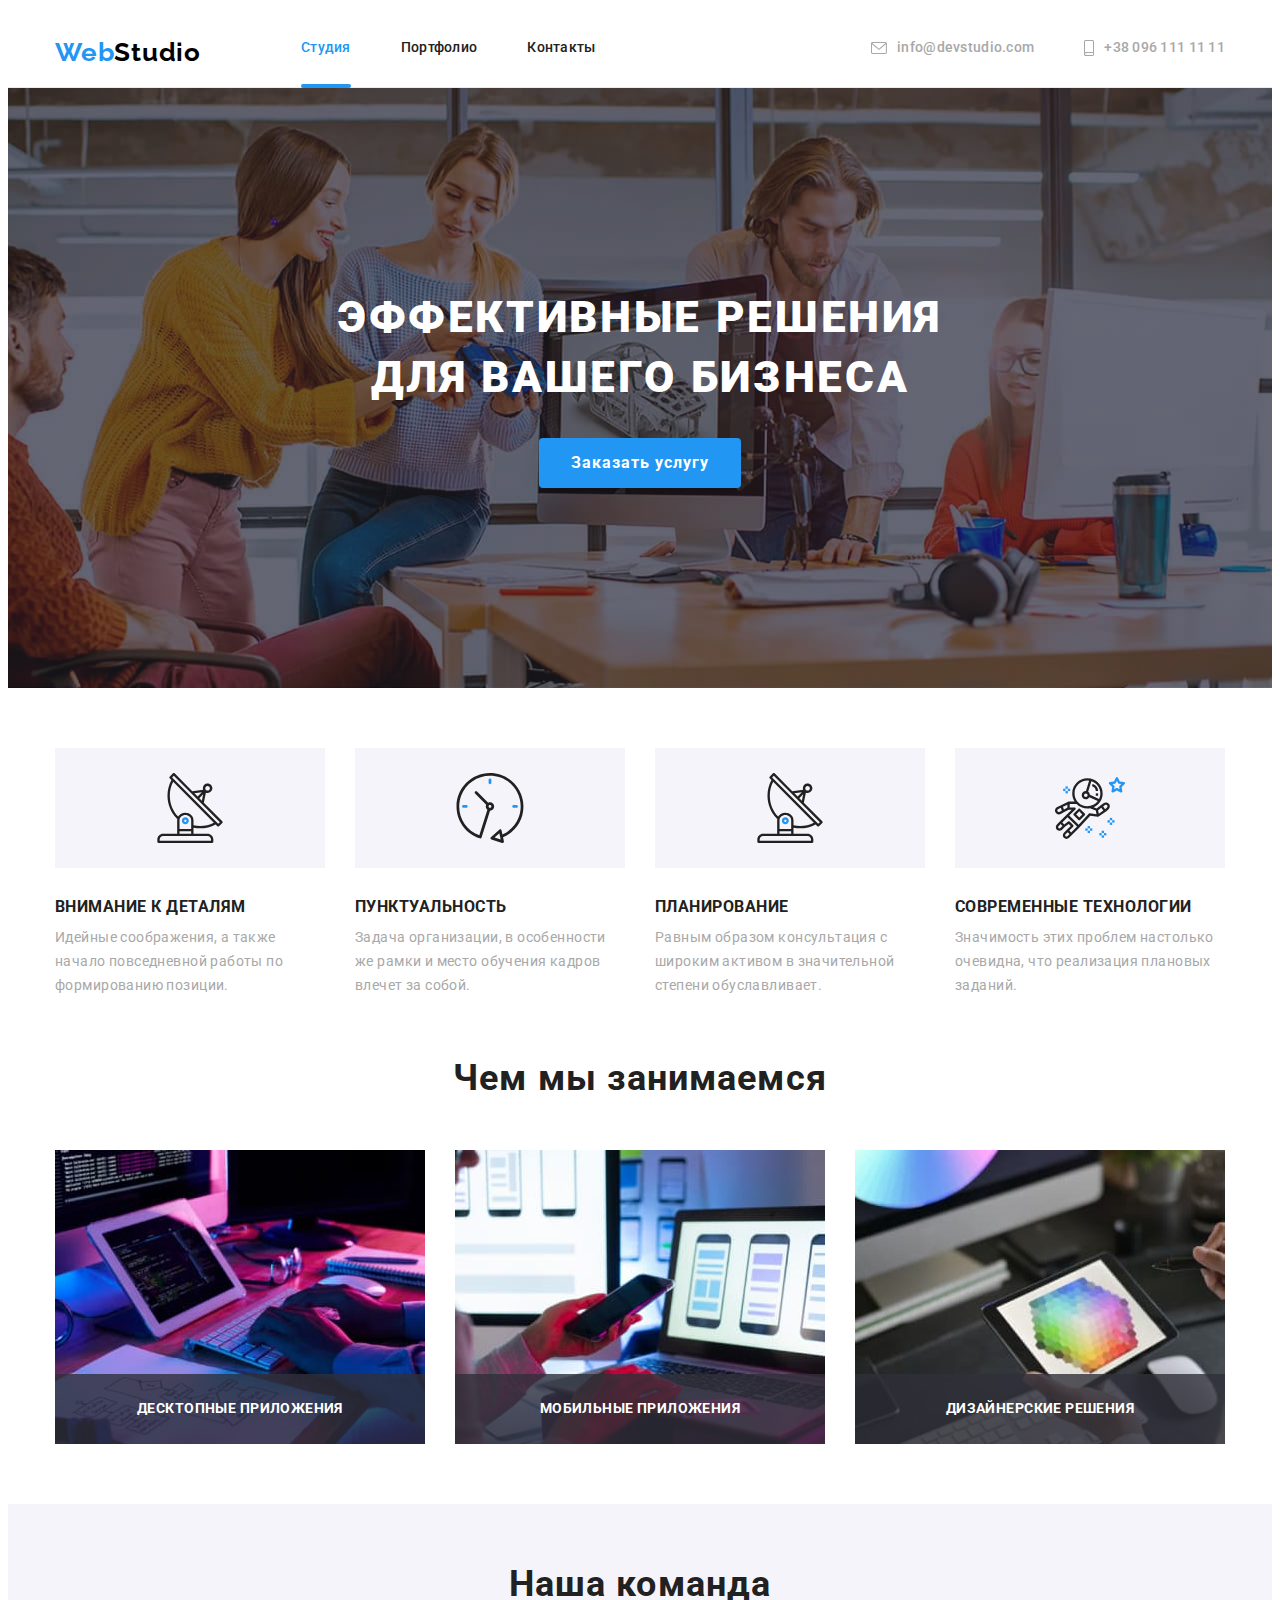
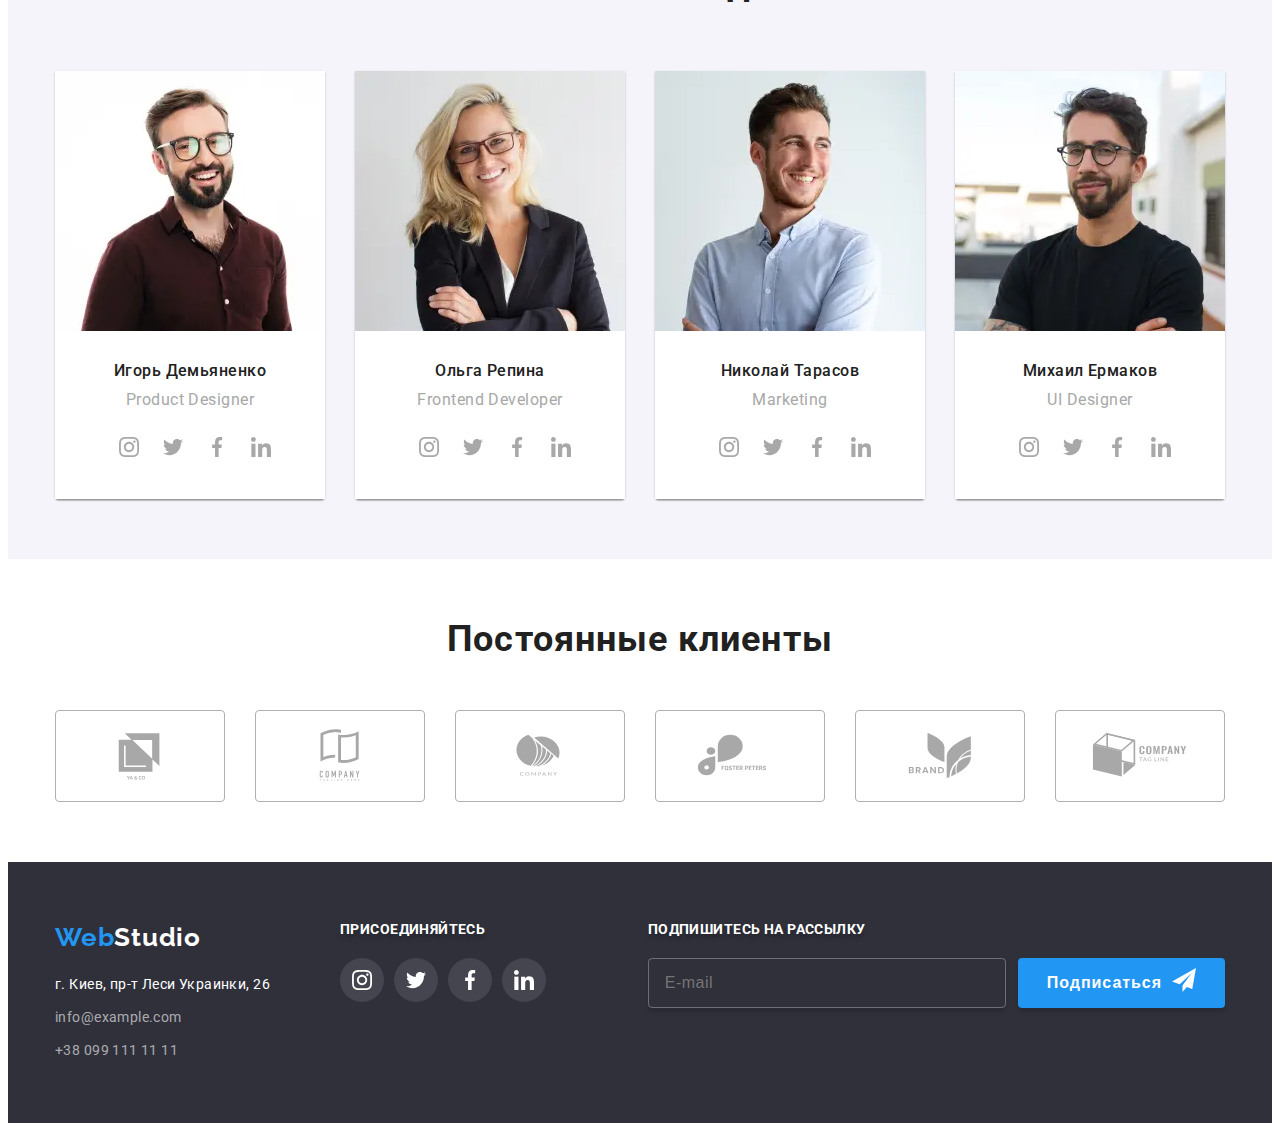
==== commit 8cb5ac7b: "ДЗ 8 v.2.1" ====
--- a/index.html
+++ b/index.html
@@ -184,17 +184,17 @@
                         <li class="item item-list">
 
                                 <picture>
-                                    <source media="(min-width=1200px)"
+                                    <source media="(min-width: 1200px)"
                                         srcset="./images/team/desktop/team1.webp 1x, ./images/team/desktop/team1@2x.webp 2x">
-                                    <source media="(min-width=1200px)"
+                                    <source media="(min-width: 1200px)"
                                         srcset="./images/team/desktop/team1.jpg 1x, ./images/team/desktop/team1@2x.jpg 2x">
-                                    <source media="(min-width=768px)"
+                                    <source media="(min-width: 768px)"
                                         srcset="./images/team/tablet/team1.webp 1x, ./images/team/tablet/team1@2x.webp 2x">
-                                    <source media="(min-width=768px)"
+                                    <source media="(min-width: 768px)"
                                         srcset="./images/team/tablet/team1.jpg 1x, ./images/team/tablet/team1@2x.jpg 2x">
-                                    <source media="(min-width=480px)"
+                                    <source media="(min-width: 480px)"
                                         srcset="./images/team/phone/team1.webp 1x, ./images/team/phone/team1@2x.webp 2x">
-                                    <source media="(min-width=480px)"
+                                    <source media="(min-width: 480px)"
                                         srcset="./images/team/phone/team1.jpg 1x, ./images/team/phone/team1@2x.jpg 2x">
                                     <img src="./images/team_card_1.jpg" alt="product designer">
                                 </picture>
@@ -236,17 +236,17 @@
                         </li>
                         <li class="item item-list">
                                 <picture>
-                                    <source media="(min-width=1200px)"
+                                    <source media="(min-width: 1200px)"
                                         srcset="./images/team/desktop/team2.webp 1x, ./images/team/desktop/team2@2x.webp 2x">
-                                    <source media="(min-width=1200px)"
+                                    <source media="(min-width: 1200px)"
                                         srcset="./images/team/desktop/team2.jpg 1x, ./images/team/desktop/team2@2x.jpg 2x">
-                                    <source media="(min-width=768px)"
+                                    <source media="(min-width: 768px)"
                                         srcset="./images/team/tablet/team2.webp 1x, ./images/team/tablet/team2@2x.webp 2x">
-                                    <source media="(min-width=768px)" 
+                                    <source media="(min-width: 768px)" 
                                         srcset="./images/team/tablet/team2.jpg 1x, ./images/team/tablet/team2@2x.jpg 2x">
-                                    <source media="(min-width=480px)" 
+                                    <source media="(min-width: 480px)" 
                                         srcset="./images/team/phone/team2.webp 1x, ./images/team/phone/team2@2x.webp 2x">
-                                    <source media="(min-width=480px)" 
+                                    <source media="(min-width: 480px)" 
                                         srcset="./images/team/phone/team2.jpg 1x, ./images/team/phone/team2@2x.jpg 2x">
                                     <img src="./images/team_card_2.jpg" alt="frontend developer">
                                 </picture>
@@ -288,17 +288,17 @@
                         </li>
                         <li class="item item-list">
                                 <picture>
-                                    <source media="(min-width=1200px)"
+                                    <source media="(min-width: 1200px)"
                                         srcset="./images/team/desktop/team3.webp 1x, ./images/team/desktop/team3@2x.webp 2x">
-                                    <source media="(min-width=1200px)"
+                                    <source media="(min-width: 1200px)"
                                         srcset="./images/team/desktop/team3.jpg 1x, ./images/team/desktop/team3@2x.jpg 2x">
-                                    <source media="(min-width=768px)"
+                                    <source media="(min-width: 768px)"
                                         srcset="./images/team/tablet/team3.webp 1x, ./images/team/tablet/team3@2x.webp 2x">
-                                    <source media="(min-width=768px)" 
+                                    <source media="(min-width: 768px)" 
                                         srcset="./images/team/tablet/team3.jpg 1x, ./images/team/tablet/team3@2x.jpg 2x">
-                                    <source media="(min-width=480px)" 
+                                    <source media="(min-width: 480px)" 
                                         srcset="./images/team/phone/team3.webp 1x, ./images/team/phone/team3@2x.webp 2x">
-                                    <source media="(min-width=480px)" 
+                                    <source media="(min-width: 480px)" 
                                         srcset="./images/team/phone/team3.jpg 1x, ./images/team/phone/team3@2x.jpg 2x">
                                     <img src="./images/team_card_3.jpg" alt="marketing">
                                 </picture>
@@ -341,17 +341,17 @@
                         </li>
                         <li class="item item-list">
                                 <picture>
-                                    <source media="(min-width=1200px)"
+                                    <source media="(min-width: 1200px)"
                                         srcset="./images/team/desktop/team4.webp 1x, ./images/team/desktop/team4@2x.webp 2x">
-                                    <source media="(min-width=1200px)"
+                                    <source media="(min-width: 1200px)"
                                         srcset="./images/team/desktop/team4.jpg 1x, ./images/team/desktop/team4@2x.jpg 2x">
-                                    <source media="(min-width=768px)"
+                                    <source media="(min-width: 768px)"
                                         srcset="./images/team/tablet/team4.webp 1x, ./images/team/tablet/team4@2x.webp 2x">
-                                    <source media="(min-width=768px)" 
+                                    <source media="(min-width: 768px)" 
                                         srcset="./images/team/tablet/team4.jpg 1x, ./images/team/tablet/team4@2x.jpg 2x">
-                                    <source media="(min-width=480px)" 
+                                    <source media="(min-width: 480px)" 
                                         srcset="./images/team/phone/team4.webp 1x, ./images/team/phone/team4@2x.webp 2x">
-                                    <source media="(min-width=480px)" 
+                                    <source media="(min-width: 480px)" 
                                         srcset="./images/team/phone/team4.jpg 1x, ./images/team/phone/team4@2x.jpg 2x">
                                     <img src="./images/team_card_4.jpg" alt="UI designer" ">
                                 </picture>
--- a/css/main.min.css
+++ b/css/main.min.css
@@ -1,2 +1,2 @@
-:root{--main-font: 'Roboto', sans-serif;--accent-color: #2196f3;--main-color: #212121;--description-color: #a8a8a8;--contrast-color: #ffffff;--border-color: #ececec;--background-contrast-color: #2f303a;--background-color: #f5f4fa;--label-background-color: rgba(33, 150, 243, 0.9);--animation: 250ms cubic-bezier(0.4, 0, 0.2, 1);--main-modal-color: #757575;--button-focus-color: #188ce8}.visually-hidden{position:absolute;clip:rect(0 0 0 0);width:1px;height:1px;margin:-1px}html{box-sizing:border-box}*,*::after,*::before{box-sizing:inherit}h1,h2,h3,h4,h5,h6,p{margin-top:0;margin-bottom:0}ul,ol{margin-top:0;margin-bottom:0;padding-left:0}img{display:block;max-width:100%;height:auto}.list{list-style:none}.link{text-decoration:none;color:inherit}address{font-style:normal}body{background-color:var(--contrast-color);color:var(--main-color);font-size:14px;font-weight:normal;font-style:normal;font-family:var(--main-font)}.section{padding-top:94px;padding-bottom:94px}.container{padding-left:15px;padding-right:15px;padding-bottom:60px}@media screen and (min-width: 480px){.container{width:448px;margin:0 auto}}@media screen and (min-width: 768px){.container{width:768px}}@media screen and (min-width: 1200px){.container{width:1200px}}.section-title{margin-bottom:30px;font-weight:700;font-size:36px;line-height:1.16;text-align:center;letter-spacing:0.03em}.btn{display:block;font-family:inherit;border:none;background-color:transparent;cursor:pointer;color:inherit}.logo{font-family:Raleway;font-weight:700;font-size:26px;line-height:1.19;letter-spacing:0.03em;transition:color var(--animation)}.backdrop{position:fixed;top:0;left:0;width:100vw;height:100vh;background-color:rgba(0,0,0,0.2);transition:opacity var(--animation),visibility var(--animation)}.is-hidden{opacity:0;visibility:hidden;pointer-events:none}.modal{position:absolute;top:50%;left:50%;transform:translate(-50%, -50%);background:var(--contrast-color);box-shadow:0px 1px 3px rgba(0,0,0,0.12),0px 1px 1px rgba(0,0,0,0.14),0px 2px 1px rgba(0,0,0,0.2);border-radius:4px;padding:40px;width:90%;max-height:100%;margin:auto;overflow:auto}.close-btn{position:absolute;top:8px;right:8px;width:30px;height:30px;border-radius:50%;padding:0;background-color:transparent;border:1px solid rgba(0,0,0,0.1);cursor:pointer}.close-btn:hover,.close-btn:focus{fill:var(--accent-color)}.icon-close{display:block;margin:0 auto}@media screen and (min-width: 768px){.modal{width:450px;height:609px}}@media screen and (min-width: 1200px){.modal{width:528px;height:581px}}.modal-form{display:flex;flex-direction:column}.modal-head{font-weight:700;font-size:20px;line-height:1.15;text-align:center;letter-spacing:0.03em;margin-bottom:16px;color:var(--main-color)}.modal-field{font-size:12px;line-height:1.16;letter-spacing:0.01em;color:var(--main-modal-color);margin-bottom:12px}.modal-form-input-wrapper{position:relative;display:block;margin-top:4px}.modal-input{width:100%;height:40px;border:1px solid rgba(33,33,33,0.2);border-radius:4px;padding-left:42px;transition:border-color var(--animation)}.modal-input:focus{outline:none;border-color:var(--accent-color);transition:border-color var(--animation)}.modal-form-icon{position:absolute;top:50%;left:15px;transform:translateY(-50%);transition:var(--animation)}.modal-input:focus+.modal-form-icon{fill:var(--accent-color)}.modal-message{width:100%;height:120px;margin-top:10px;border:1px solid rgba(33,33,33,0.2);border-radius:4px;padding:12px 16px;resize:none}.modal-message:focus{outline:none;border-color:var(--accent-color);transition:border-color var(--animation)}.modal-message::placeholder{line-height:1.14;letter-spacing:0.01em;color:rgba(117,117,117,0.5)}.modal-checkbox:checked+.modal-checkbox-label::before{background-image:url(../images/icon-check.svg);border:none}.modal-checkbox:focus+.modal-checkbox-label::before{outline:1px solid var(--accent-color)}.modal-checkbox{border:2px solid var(--main-modal-color)}.modal-checkbox-label{font-size:12px;line-height:1.16;letter-spacing:0.03em;color:var(--main-modal-color);display:flex;align-items:center;margin-bottom:20px}.modal-checkbox-label::before{display:block;content:'';width:16px;height:15px;border:1px solid var(--main-modal-color);cursor:pointer;border-radius:2px;margin-right:7px}.modal-label-link{line-height:1.71;letter-spacing:0.03em;text-decoration-line:underline;color:var(--accent-color)}.modal-form-btn{background:var(--accent-color);box-shadow:0px 4px 4px rgba(0,0,0,0.15);border-radius:4px;font-family:Roboto;border:none;font-weight:700;font-size:16px;line-height:1.87;letter-spacing:0.06em;color:var(--contrast-color);margin:0 auto;padding:10px 55px;cursor:pointer;transition:box-shadow var(--animation),background var(--animation)}.modal-form-btn:hover,.modal-form-btn:focus{background:var(--button-focus-color)}@media screen and (min-width: 1200px){.modal-checkbox-label{font-size:14px;line-height:1.71}}.nav-list{display:none}.nav-contacts{display:none}.burger-btn{background-color:transparent;border:none;padding:0;line-height:0}.container{padding-bottom:0}.burger-btn-icon{width:40px;height:40px}.burger-btn-icon:hover,.burger-btn-icon:focus{fill:var(--accent-color);transition:color var(--animation)}.header-container{display:flex;align-items:center;justify-content:space-between}.header{padding-top:16px;padding-bottom:16px}.mobile-menu{position:fixed;z-index:100;left:0;top:0;display:flex;flex-direction:column;background-color:var(--contrast-color);opacity:0;visibility:hidden;pointer-events:none;top:50%;left:50%;transform:translate(-50%, -50%);width:100%;max-height:100%;margin:auto;overflow:auto}.mobile-menu.is-open{opacity:1;visibility:visible;pointer-events:auto}.mobile-menu-container{position:relative;padding-top:48px;padding-left:40px}.mobile-menu-close-btn{position:absolute;top:0;right:0;background-color:transparent;border:none;padding:0;line-height:0}.mobile-menu-close-icon{width:40px;height:40px;margin-right:15px;margin-top:10px}.mobile-menu-close-icon:hover,.mobile-menu-close-icon:focus{fill:var(--accent-color);transition:color var(--animation)}.nav-link-mobile{font-weight:500;font-size:40px;line-height:1.175;letter-spacing:0.02em;color:var(--main-color)}.nav-link-mobile:hover,.nav-link-mobile:focus{color:var(--accent-color);transition:color var(--animation)}.nav-contacts-mobile-phone{font-weight:500;font-size:34px;line-height:1.76;letter-spacing:0.02em;color:var(--accent-color);margin:0 auto}.nav-contacts-mobile-mail{font-weight:500;font-size:24px;line-height:1.166;letter-spacing:0.02em;color:var(--main-modal-color)}.nav-item-mobile:not(:last-child){margin-bottom:32px}.social-list-link-mobile{font-weight:500;font-size:18px;line-height:1.22;letter-spacing:0.02em;color:var(--accent-color);margin-left:20px}.social-list-mobile{display:flex;align-items:center;flex-wrap:wrap;font-size:18px;line-height:1.22}.nav-list-contacts-mobile{margin:0 auto}@media screen and (min-width: 768px){.burger-btn{display:none}.mobile-menu{display:none}.header{height:80px;padding-top:0;padding-bottom:0}.nav-list__nav-item{margin-bottom:10px}.nav{display:flex;align-items:center}.nav-list{display:flex;align-items:center}.nav-contacts{display:block}.nav-list__nav-item{margin-left:50px}.nav-list__nav-link,.nav-contacts__header-contacts{display:block;font-weight:500;line-height:1.14;letter-spacing:0.02em}.logo-header{margin-right:50px}}@media screen and (min-width: 1200px){.nav-contacts{display:flex;align-items:center}.nav-list__nav-item:not(:first-child){margin-left:50px}.nav-list__nav-link,.nav-contacts__header-contacts{display:block;padding-bottom:32px;padding-top:32px;font-weight:500;line-height:1.14;letter-spacing:0.02em}}.header{background-color:var(--contrast-color);border-bottom:1px solid var(--border-color)}.logo-header{padding-bottom:25px;padding-top:24px;color:#000000}.logo-header:hover,.logo-header:focus{color:var(--accent-color)}.logo-blue{color:var(--accent-color)}.nav-list__nav-link{color:var(--main-color);position:relative;transition:color var(--animation)}.nav-list__nav-link:hover,.nav-list__nav-link:focus{color:var(--accent-color)}.nav-contacts__header-contacts{display:flex;align-items:center;color:var(--description-color);transition:color var(--animation)}.nav-contacts__header-contacts:hover,.nav-contacts__header-contacts:focus{color:var(--accent-color);fill:var(--accent-color)}.icon-contacts{margin:0 10px 0 0;fill:currentColor}.current{padding-bottom:32px;padding-top:32px;font-weight:500;line-height:1.14;letter-spacing:0.02em;color:var(--accent-color)}.current::after{content:'';display:block;position:absolute;width:100%;height:4px;background-color:var(--accent-color);bottom:0;border-radius:2px}.hero{background-color:var(--background-contrast-color);padding-top:118px;padding-bottom:118px;background-image:linear-gradient(rgba(47,48,58,0.4), rgba(47,48,58,0.4)),url(../images/hero/hero-phone@1x.jpg);background-size:cover;background-position:center;background-repeat:no-repeat;margin-left:auto;margin-right:auto}.hero-container{margin:0 auto;width:100%;padding-left:15px;padding-right:15px}.hero-title{font-weight:900;font-size:26px;line-height:1.62;text-align:center;letter-spacing:0.06em;text-transform:uppercase;color:var(--contrast-color)}@media screen and (min-device-pixel-ratio: 2) and (min-width: 360px), screen and (min-resolution: 192dpi) and (min-width: 360px), screen and (min-resolution: 2dppx) and (min-width: 360px){.hero{background-image:linear-gradient(rgba(47,48,58,0.4), rgba(47,48,58,0.4)),url(../images/hero/hero-phone@2x.jpg)}}@media screen and (min-width: 768px){.hero{background-image:linear-gradient(rgba(47,48,58,0.4), rgba(47,48,58,0.4)),url(../images/hero/hero-tablet@1x.jpg)}}@media screen and (min-device-pixel-ratio: 2) and (min-width: 768px), screen and (min-resolution: 192dpi) and (min-width: 768px), screen and (min-resolution: 2dppx) and (min-width: 768px){.hero{background-image:linear-gradient(rgba(47,48,58,0.4), rgba(47,48,58,0.4)),url(../images/hero/hero-tablet@2x.jpg)}}@media screen and (min-width: 1200px){.hero{background-image:linear-gradient(rgba(47,48,58,0.4), rgba(47,48,58,0.4)),url(../images/hero/hero-desktop@1x.jpg)}.hero-title{margin-bottom:30px;font-weight:900;font-size:44px;line-height:1.36;text-align:center;letter-spacing:0.06em;text-transform:uppercase;color:var(--contrast-color)}}@media (min-device-pixel-ratio: 2) and (min-width: 1200px), screen and (min-resolution: 192dpi) and (min-width: 1200px), screen and (min-resolution: 2dppx) and (min-width: 1200px){.hero{background-image:linear-gradient(rgba(47,48,58,0.4), rgba(47,48,58,0.4)),url(../images/hero/hero-desktop@2x.jpg)}}.modal-btn{padding:10px 32px;margin:0 auto;font-weight:700;font-size:16px;line-height:1.87;letter-spacing:0.06em;color:var(--contrast-color);background:var(--accent-color);box-shadow:0px 4px 4px rgba(0,0,0,0.15);border-radius:4px;transition:background var(--animation),box-shadow var(--animation)}.modal-btn:hover,.modal-btn:focus{background:var(--button-focus-color)}.section.description{padding-bottom:0}.desc-list{display:block}.icon-description{display:flex;align-items:center;justify-content:center;margin-bottom:30px;background-color:var(--background-color);height:120px}.description-title{margin-bottom:10px;font-weight:700;line-height:1.14;letter-spacing:0.03em;text-transform:uppercase}.description-text{line-height:1.71;letter-spacing:0.03em;color:var(--description-color)}@media screen and (min-width: 480px){.section{padding-top:60px}}@media screen and (min-width: 768px){.desc-list{display:flex;flex-wrap:wrap;margin:-15px}.desc-item{flex-basis:calc((100% - 2 * 30px) / 2);margin:15px}.section{padding-top:60px}}@media screen and (min-width: 1200px){.desc-list{display:flex}.desc-item{flex-basis:calc((100% - 4 * 30px) / 4);margin:15px}.section-title{margin-bottom:50px}}@media screen and (max-width: 1199px){.work-section{display:none}}.work-item{display:flex}.work-list{flex-basis:calc((100% - 2 * 30px) / 3);position:relative}.work-list:not(:first-child){margin-left:30px}.label{position:absolute;display:flex;align-items:center;justify-content:center;font-weight:700;line-height:1.14;letter-spacing:0.03em;text-transform:uppercase;background-color:rgba(47,48,58,0.8);color:var(--contrast-color);height:70px;width:100%;bottom:0}.team{background-color:var(--background-color);display:block}@media screen and (min-width: 480px){.section{padding-top:60px;padding-bottom:60px}}@media screen and (min-width: 768px){.team-list{display:flex;flex-wrap:wrap;margin:-15px}.item-list{flex-basis:calc((100% - 2 * 30px) / 2);margin:15px}.section{padding-top:60px;padding-bottom:60px}}@media screen and (min-width: 1200px){.team-list{display:flex;flex-wrap:wrap}.item-list{flex-basis:calc((100% - 4 * 30px) / 4)}.section-title{margin-bottom:50px}}.team-item{background-color:var(--contrast-color);padding:30px;text-align:center}.item-list{margin-top:30px;box-shadow:0px 1px 3px rgba(0,0,0,0.12),0px 1px 1px rgba(0,0,0,0.14),0px 2px 1px rgba(0,0,0,0.2);border-radius:0px 0px 4px 4px}.team-name{font-weight:500;font-size:16px;line-height:1.19;letter-spacing:0.03em}.team-position{margin-top:10px;font-size:16px;line-height:1.19;letter-spacing:0.03em;color:var(--description-color);margin-bottom:16px}.social-list{display:flex;justify-content:center;margin-left:10px}.social-list-icon{width:20px;height:20px}.social-list-link{display:flex;justify-content:center;align-items:center;width:44px;height:44px;border-radius:50%;fill:currentColor;color:var(--description-color);transition:background-color var(--animation),fill var(--animation)}.social-list-link:hover,.social-list-link:focus{fill:var(--contrast-color);background-color:var(--accent-color)}.section{padding-top:60px;padding-bottom:60px}.clients-list{display:flex;flex-wrap:wrap;margin-top:-30px;margin-left:-30px}.clients-list-item{margin-top:30px;margin-left:30px;width:210px;height:92px;flex-basis:calc((100% - 2 * 30px) / 2)}.clients-link{display:flex;justify-content:center;align-items:center;width:100%;height:100%;fill:currentColor;color:var(--description-color);border:1px solid #afb1b8;border-radius:4px;transition:fill var(--animation),border-color var(--animation)}.clients-link:hover,.clients-link:focus{fill:var(--accent-color);border-color:var(--accent-color)}@media screen and (min-width: 768px){.clients-list-item{flex-basis:calc((100% - 3 * 30px) / 3)}.clients-link{width:226px}}@media screen and (min-width: 1200px){.clients-list-item{flex-basis:calc((100% - 6 * 30px) / 6)}.clients-link{width:170px}}.icon-clients{width:106px;height:60px}.footer{padding-top:60px;padding-bottom:60px;background-color:var(--background-contrast-color)}.footer-section{text-align:center}.footer-item:not(:first-child){margin-top:9px}.social-list-footer{display:flex;width:206px;margin:0 auto;justify-content:space-between;margin-top:20px}.footer-list{margin-top:20px}.footer-item:not(:first-child){margin-top:9px}.logo-footer{color:var(--contrast-color)}.footer-address,.footer-contacts{line-height:1.71;letter-spacing:0.03em}.footer-address{margin-bottom:9px}.footer-contacts:not(:last-child){margin-bottom:9px}.footer-address{color:var(--contrast-color)}.footer-contacts{color:rgba(255,255,255,0.6)}.footer-content{margin-top:60px}.footer-text{font-weight:700;font-size:14px;line-height:1.14;letter-spacing:0.03em;text-transform:uppercase;color:var(--contrast-color);text-shadow:#000000 1px 1px 0, #000000 -1px -1px 0, #000000 -1px 1px 0, #000000 1px -1px 0;text-shadow:0px 4px 4px rgba(0,0,0,0.25)}.footer-form-label{align-items:center;margin-top:20px}.social-list-footer{display:flex;width:206px;justify-content:space-between;margin-top:20px}.social-list-link-footer{display:flex;justify-content:center;align-items:center;width:44px;height:44px;border-radius:50%;background-color:rgba(255,255,255,0.1);fill:var(--contrast-color);color:var(--description-color);transition:background-color var(--animation)}.social-list-link-footer:hover,.social-list-link-footer:focus{fill:var(--contrast-color);background-color:var(--accent-color)}.footer-form{margin-top:60px}.footer-input{background-color:inherit;border:1px solid rgba(255,255,255,0.3);box-shadow:0px 4px 4px rgba(0,0,0,0.15);border-radius:4px;width:100%;height:50px;padding-left:16px;font-size:16px;line-height:1.25;letter-spacing:0.03em;color:rgba(255,255,255,0.6)}.footer-button{display:inline-flex;background:var(--accent-color);padding:10px 29px;box-shadow:0px 4px 4px rgba(0,0,0,0.15);border-radius:4px;border:none;font-weight:700;font-size:16px;line-height:1.87;letter-spacing:0.06em;color:var(--contrast-color);cursor:pointer;margin-left:12px;margin-top:20px;transition:box-shadow var(--animation),background var(--animation)}.footer-button:focus,.footer-button:hover{background:var(--button-focus-color)}.footer-icon{fill:#ffffff;margin-left:10px}@media screen and (min-width: 768px){.footer-tablet-section{display:flex;justify-content:space-around}.footer-content{margin-top:0}.footer-input{width:450px}}@media screen and (min-width: 1200px){.footer-section{display:flex;justify-content:space-between;text-align:left}.footer-nav{margin-left:50px;margin:0 auto;font-style:inherit}.footer-content{margin-left:70px}.footer-form-label{display:flex;align-items:center}.footer-input{width:358px}.footer-button{margin-top:0}.footer-form{margin-top:0}}.menu-button{display:flex;flex-wrap:wrap;margin-bottom:50px}.btn-list:not(:last-child){margin-right:8px;margin-bottom:15px}.btn-list:not(:last-child):nth-child(-n+3){margin-bottom:15px}.menu-btn{padding:6px 22px;font-weight:500;font-size:16px;line-height:1.62;letter-spacing:0.03em;background:var(--background-color);border-radius:4px;transition:background var(--animation),box-shadow var(--animation),color var(--animation)}.menu-btn:hover,.menu-btn:focus{background:var(--accent-color);box-shadow:0px 3px 1px rgba(0,0,0,0.1),0px 1px 2px rgba(0,0,0,0.08),0px 2px 2px rgba(0,0,0,0.12);color:var(--contrast-color)}.portfolio-list-link{display:flex;flex-direction:column;transition:background var(--animation),box-shadow var(--animation)}.portfolio-list-link:hover,.portfolio-list-link:focus{background:var(--contrast-color);box-sizing:border-box;box-shadow:0px 1px 1px rgba(0,0,0,0.12),0px 4px 4px rgba(0,0,0,0.06),1px 4px 6px rgba(0,0,0,0.16)}.menu-item{padding:20px 24px;border-left:1px solid var(--border-color);border-right:1px solid var(--border-color);border-bottom:1px solid var(--border-color)}.menu-link-title{margin-bottom:4px;font-weight:700;font-size:18px;line-height:2;letter-spacing:0.06em;color:var(--main-color)}.menu-link-text{line-height:1.87;letter-spacing:0.03em;color:var(--description-color)}.portfolio-wrapper{position:relative;overflow:hidden}.label-portfolio-text{font-size:18px;line-height:1.56;background-color:var(--label-background-color);letter-spacing:0.03em;color:var(--contrast-color);position:absolute;top:0;left:0;width:100%;height:100%;overflow:hidden;transform:translateY(101%);transition:transform var(--animation);padding:63px 24px}.portfolio-list-link:hover .label-portfolio-text,.portfolio-list-link:focus .label-portfolio-text{transform:translateY(0%)}@media screen and (min-width: 768px){.menu-list{display:flex;flex-wrap:wrap;margin-left:-30px;margin-top:-30px}.portfolio-list{margin-left:30px;margin-top:30px;flex-basis:calc((100% - 60px) / 2)}.menu-button{justify-content:center}.btn-list:nth-child(-n+3){margin-bottom:unset}}@media screen and (min-width: 1200px){.menu-list{display:flex;flex-wrap:wrap;margin-left:-30px;margin-top:-30px}.portfolio-list{margin-left:30px;margin-top:30px;flex-basis:calc((100% - 90px) / 3)}}
+:root{--main-font: 'Roboto', sans-serif;--accent-color: #2196f3;--main-color: #212121;--description-color: #a8a8a8;--contrast-color: #ffffff;--border-color: #ececec;--background-contrast-color: #2f303a;--background-color: #f5f4fa;--label-background-color: rgba(33, 150, 243, 0.9);--animation: 250ms cubic-bezier(0.4, 0, 0.2, 1);--main-modal-color: #757575;--button-focus-color: #188ce8}.visually-hidden{position:absolute;clip:rect(0 0 0 0);width:1px;height:1px;margin:-1px}html{box-sizing:border-box}*,*::after,*::before{box-sizing:inherit}h1,h2,h3,h4,h5,h6,p{margin-top:0;margin-bottom:0}ul,ol{margin-top:0;margin-bottom:0;padding-left:0}img{display:block;max-width:100%;height:auto}.list{list-style:none}.link{text-decoration:none;color:inherit}address{font-style:normal}body{background-color:var(--contrast-color);color:var(--main-color);font-size:14px;font-weight:normal;font-style:normal;font-family:var(--main-font)}.section{padding-top:94px;padding-bottom:94px}.container{padding-left:15px;padding-right:15px;padding-bottom:60px}@media screen and (min-width: 480px){.container{width:480px;margin:0 auto}}@media screen and (min-width: 768px){.container{width:768px}}@media screen and (min-width: 1200px){.container{width:1200px}}.section-title{margin-bottom:30px;font-weight:700;font-size:36px;line-height:1.16;text-align:center;letter-spacing:0.03em}.btn{display:block;font-family:inherit;border:none;background-color:transparent;cursor:pointer;color:inherit}.logo{font-family:Raleway;font-weight:700;font-size:26px;line-height:1.19;letter-spacing:0.03em;transition:color var(--animation)}.backdrop{position:fixed;top:0;left:0;width:100vw;height:100vh;background-color:rgba(0,0,0,0.2);transition:opacity var(--animation),visibility var(--animation)}.is-hidden{opacity:0;visibility:hidden;pointer-events:none}.modal{position:absolute;background:var(--contrast-color);box-shadow:0px 1px 3px rgba(0,0,0,0.12),0px 1px 1px rgba(0,0,0,0.14),0px 2px 1px rgba(0,0,0,0.2);border-radius:4px;padding:40px;width:90%;height:100%;margin:auto;overflow:auto}.close-btn{position:absolute;top:8px;right:8px;width:30px;height:30px;border-radius:50%;padding:0;background-color:transparent;border:1px solid rgba(0,0,0,0.1);cursor:pointer}.close-btn:hover,.close-btn:focus{fill:var(--accent-color)}.icon-close{display:block;margin:0 auto}@media screen and (min-width: 768px){.modal{width:450px;height:609px}}@media screen and (min-width: 1200px){.modal{width:528px;height:581px}}.modal-form{display:flex;flex-direction:column}.modal-head{font-weight:700;font-size:20px;line-height:1.15;text-align:center;letter-spacing:0.03em;margin-bottom:16px;color:var(--main-color)}.modal-field{font-size:12px;line-height:1.16;letter-spacing:0.01em;color:var(--main-modal-color);margin-bottom:12px}.modal-form-input-wrapper{position:relative;display:block;margin-top:4px}.modal-input{width:100%;height:40px;border:1px solid rgba(33,33,33,0.2);border-radius:4px;padding-left:42px;transition:border-color var(--animation)}.modal-input:focus{outline:none;border-color:var(--accent-color);transition:border-color var(--animation)}.modal-form-icon{position:absolute;top:50%;left:15px;transform:translateY(-50%);transition:var(--animation)}.modal-input:focus+.modal-form-icon{fill:var(--accent-color)}.modal-message{width:100%;height:120px;margin-top:10px;border:1px solid rgba(33,33,33,0.2);border-radius:4px;padding:12px 16px;resize:none}.modal-message:focus{outline:none;border-color:var(--accent-color);transition:border-color var(--animation)}.modal-message::placeholder{line-height:1.14;letter-spacing:0.01em;color:rgba(117,117,117,0.5)}.modal-checkbox:checked+.modal-checkbox-label::before{background-image:url(../images/icon-check.svg);border:none}.modal-checkbox:focus+.modal-checkbox-label::before{outline:1px solid var(--accent-color)}.modal-checkbox{border:2px solid var(--main-modal-color)}.modal-checkbox-label{font-size:12px;line-height:1.16;letter-spacing:0.03em;color:var(--main-modal-color);display:flex;align-items:center;margin-bottom:20px}.modal-checkbox-label::before{display:block;content:'';width:16px;height:15px;border:1px solid var(--main-modal-color);cursor:pointer;border-radius:2px;margin-right:7px}.modal-label-link{line-height:1.71;letter-spacing:0.03em;text-decoration-line:underline;color:var(--accent-color)}.modal-form-btn{background:var(--accent-color);box-shadow:0px 4px 4px rgba(0,0,0,0.15);border-radius:4px;font-family:Roboto;border:none;font-weight:700;font-size:16px;line-height:1.87;letter-spacing:0.06em;color:var(--contrast-color);margin:0 auto;padding:10px 55px;cursor:pointer;transition:box-shadow var(--animation),background var(--animation)}.modal-form-btn:hover,.modal-form-btn:focus{background:var(--button-focus-color)}@media screen and (min-width: 1200px){.modal-checkbox-label{font-size:14px;line-height:1.71}}.nav-list{display:none}.nav-contacts{display:none}.burger-btn{background-color:transparent;border:none;padding:0;line-height:0}.container{padding-bottom:0}.burger-btn-icon{width:40px;height:40px}.burger-btn-icon:hover,.burger-btn-icon:focus{fill:var(--accent-color);transition:color var(--animation)}.header-container{display:flex;align-items:center;justify-content:space-between}.header{padding-top:16px;padding-bottom:16px}.mobile-menu{position:fixed;z-index:100;left:0;top:0;display:flex;flex-direction:column;background-color:var(--contrast-color);opacity:0;visibility:hidden;pointer-events:none;top:50%;left:50%;transform:translate(-50%, -50%);width:100%;height:100%;margin:auto;overflow:auto}.mobile-menu.is-open{opacity:1;visibility:visible;pointer-events:auto}.mobile-menu-container{position:relative;padding:48px 40px;height:100%;width:100%;display:flex;flex-direction:column}.mobile-menu-close-btn{position:absolute;top:0;right:0;background-color:transparent;border:none;padding:0;line-height:0}.mobile-menu-close-icon{width:40px;height:40px;margin-right:15px;margin-top:10px}.mobile-menu-close-icon:hover,.mobile-menu-close-icon:focus{fill:var(--accent-color);transition:color var(--animation)}.nav-link-mobile{font-weight:500;font-size:40px;line-height:1.175;letter-spacing:0.02em;color:var(--main-color)}.nav-link-mobile:hover,.nav-link-mobile:focus{color:var(--accent-color);transition:color var(--animation)}.nav-contacts-mobile{margin-top:auto}.nav-contacts-mobile-phone{font-weight:500;font-size:34px;line-height:1.76;letter-spacing:0.02em;color:var(--accent-color);margin-bottom:32px}.nav-contacts-mobile-mail{font-weight:500;font-size:24px;line-height:1.166;letter-spacing:0.02em;color:var(--main-modal-color)}.nav-item-mobile:not(:last-child){margin-bottom:32px}.social-list-link-mobile{font-weight:500;font-size:18px;line-height:1.22;letter-spacing:0.02em;color:var(--accent-color);margin-left:20px}.social-list-item-mobile:not(:last-child){border-right:1px solid rgba(33,33,33,0.2);margin-right:10px;padding-right:10px}.social-list-mobile{display:flex;align-items:center;flex-wrap:wrap;font-size:18px;line-height:1.22;margin-top:64px}.nav-list-contacts-mobile{margin:0 auto}@media screen and (min-width: 768px){.burger-btn{display:none}.mobile-menu{display:none}.header{height:80px;padding-top:0;padding-bottom:0}.nav-list__nav-item{margin-bottom:10px}.nav{display:flex;align-items:center}.nav-list{display:flex;align-items:center}.nav-contacts{display:block}.nav-list__nav-item{margin-left:50px}.nav-list__nav-link,.nav-contacts__header-contacts{display:block;font-weight:500;line-height:1.14;letter-spacing:0.02em}.logo-header{margin-right:50px}}@media screen and (min-width: 1200px){.nav-contacts{display:flex;align-items:center}.nav-list__nav-item:not(:first-child){margin-left:50px}.nav-list__nav-link,.nav-contacts__header-contacts{display:block;padding-bottom:32px;padding-top:32px;font-weight:500;line-height:1.14;letter-spacing:0.02em}}.header{background-color:var(--contrast-color);border-bottom:1px solid var(--border-color)}.logo-header{padding-bottom:25px;padding-top:24px;color:#000000}.logo-header:hover,.logo-header:focus{color:var(--accent-color)}.logo-blue{color:var(--accent-color)}.nav-list__nav-link{color:var(--main-color);position:relative;transition:color var(--animation)}.nav-list__nav-link:hover,.nav-list__nav-link:focus{color:var(--accent-color)}.nav-contacts__header-contacts{display:flex;align-items:center;color:var(--description-color);transition:color var(--animation)}.nav-contacts__header-contacts:hover,.nav-contacts__header-contacts:focus{color:var(--accent-color);fill:var(--accent-color)}.icon-contacts{margin:0 10px 0 0;fill:currentColor}.current{padding-bottom:32px;padding-top:32px;font-weight:500;line-height:1.14;letter-spacing:0.02em;color:var(--accent-color)}.current::after{content:'';display:block;position:absolute;width:100%;height:4px;background-color:var(--accent-color);bottom:0;border-radius:2px}.hero{background-color:var(--background-contrast-color);padding-top:118px;padding-bottom:118px;background-image:linear-gradient(rgba(47,48,58,0.4), rgba(47,48,58,0.4)),url(../images/hero/hero-phone@1x.jpg);background-size:cover;background-position:center;background-repeat:no-repeat;margin-left:auto;margin-right:auto}.hero-container{margin:0 auto;width:100%;padding-left:15px;padding-right:15px}.hero-title{font-weight:900;font-size:26px;line-height:1.62;text-align:center;letter-spacing:0.06em;text-transform:uppercase;color:var(--contrast-color)}@media screen and (min-device-pixel-ratio: 2) and (min-width: 360px), screen and (min-resolution: 192dpi) and (min-width: 360px), screen and (min-resolution: 2dppx) and (min-width: 360px){.hero{background-image:linear-gradient(rgba(47,48,58,0.4), rgba(47,48,58,0.4)),url(../images/hero/hero-phone@2x.jpg)}}@media screen and (min-width: 768px){.hero{background-image:linear-gradient(rgba(47,48,58,0.4), rgba(47,48,58,0.4)),url(../images/hero/hero-tablet@1x.jpg)}}@media screen and (min-device-pixel-ratio: 2) and (min-width: 768px), screen and (min-resolution: 192dpi) and (min-width: 768px), screen and (min-resolution: 2dppx) and (min-width: 768px){.hero{background-image:linear-gradient(rgba(47,48,58,0.4), rgba(47,48,58,0.4)),url(../images/hero/hero-tablet@2x.jpg)}}@media screen and (min-width: 1200px){.hero{padding-top:200px;padding-bottom:200px;max-width:1600px;background-image:linear-gradient(rgba(47,48,58,0.4), rgba(47,48,58,0.4)),url(../images/hero/hero-desktop@1x.jpg)}.hero-title{margin-bottom:30px;font-weight:900;font-size:44px;line-height:1.36;text-align:center;letter-spacing:0.06em;text-transform:uppercase;color:var(--contrast-color)}}@media (min-device-pixel-ratio: 2) and (min-width: 1200px), screen and (min-resolution: 192dpi) and (min-width: 1200px), screen and (min-resolution: 2dppx) and (min-width: 1200px){.hero{background-image:linear-gradient(rgba(47,48,58,0.4), rgba(47,48,58,0.4)),url(../images/hero/hero-desktop@2x.jpg)}}.modal-btn{padding:10px 32px;margin:0 auto;font-weight:700;font-size:16px;line-height:1.87;letter-spacing:0.06em;color:var(--contrast-color);background:var(--accent-color);box-shadow:0px 4px 4px rgba(0,0,0,0.15);border-radius:4px;transition:background var(--animation),box-shadow var(--animation)}.modal-btn:hover,.modal-btn:focus{background:var(--button-focus-color)}.section.description{padding-bottom:0}.desc-list{display:block}.icon-description{display:flex;align-items:center;justify-content:center;margin-bottom:30px;background-color:var(--background-color);height:120px}.description-title{margin-bottom:10px;font-weight:700;line-height:1.14;letter-spacing:0.03em;text-transform:uppercase}.description-text{line-height:1.71;letter-spacing:0.03em;color:var(--description-color)}@media screen and (min-width: 480px){.section{padding-top:60px}}@media screen and (min-width: 768px){.desc-list{display:flex;flex-wrap:wrap;margin:-15px}.desc-item{flex-basis:calc((100% - 2 * 30px) / 2);margin:15px}.section{padding-top:60px}}@media screen and (min-width: 1200px){.desc-list{display:flex}.desc-item{flex-basis:calc((100% - 4 * 30px) / 4);margin:15px}.section-title{margin-bottom:50px}}@media screen and (max-width: 1199px){.work-section{display:none}}.work-item{display:flex}.work-list{flex-basis:calc((100% - 2 * 30px) / 3);position:relative}.work-list:not(:first-child){margin-left:30px}.label{position:absolute;display:flex;align-items:center;justify-content:center;font-weight:700;line-height:1.14;letter-spacing:0.03em;text-transform:uppercase;background-color:rgba(47,48,58,0.8);color:var(--contrast-color);height:70px;width:100%;bottom:0}.team{background-color:var(--background-color);display:block}@media screen and (min-width: 480px){.section{padding-top:60px;padding-bottom:60px}}@media screen and (min-width: 768px){.team-list{display:flex;flex-wrap:wrap;margin:-15px}.item-list{flex-basis:calc((100% - 2 * 30px) / 2);margin:15px}.section{padding-top:60px;padding-bottom:60px}}@media screen and (min-width: 1200px){.team-list{display:flex;flex-wrap:wrap}.item-list{flex-basis:calc((100% - 4 * 30px) / 4)}.section-title{margin-bottom:50px}}.team-item{background-color:var(--contrast-color);padding:30px;text-align:center}.item-list{margin-top:30px;box-shadow:0px 1px 3px rgba(0,0,0,0.12),0px 1px 1px rgba(0,0,0,0.14),0px 2px 1px rgba(0,0,0,0.2);border-radius:0px 0px 4px 4px}.team-name{font-weight:500;font-size:16px;line-height:1.19;letter-spacing:0.03em}.team-position{margin-top:10px;font-size:16px;line-height:1.19;letter-spacing:0.03em;color:var(--description-color);margin-bottom:16px}.social-list{display:flex;justify-content:center;margin-left:10px}.social-list-icon{width:20px;height:20px}.social-list-link{display:flex;justify-content:center;align-items:center;width:44px;height:44px;border-radius:50%;fill:currentColor;color:var(--description-color);transition:background-color var(--animation),fill var(--animation)}.social-list-link:hover,.social-list-link:focus{fill:var(--contrast-color);background-color:var(--accent-color)}.section{padding-top:60px;padding-bottom:60px}.clients-list{display:flex;flex-wrap:wrap;margin-top:-30px;margin-left:-30px}.clients-list-item{margin-top:30px;margin-left:30px;width:210px;height:92px;flex-basis:calc((100% - 2 * 30px) / 2)}.clients-link{display:flex;justify-content:center;align-items:center;width:100%;height:100%;fill:currentColor;color:var(--description-color);border:1px solid #afb1b8;border-radius:4px;transition:fill var(--animation),border-color var(--animation)}.clients-link:hover,.clients-link:focus{fill:var(--accent-color);border-color:var(--accent-color)}@media screen and (min-width: 768px){.clients-list-item{flex-basis:calc((100% - 3 * 30px) / 3)}.clients-link{width:226px}}@media screen and (min-width: 1200px){.clients-list-item{flex-basis:calc((100% - 6 * 30px) / 6)}.clients-link{width:170px}}.icon-clients{width:106px;height:60px}.footer{padding-top:60px;padding-bottom:60px;background-color:var(--background-contrast-color)}.footer-section{text-align:center}.footer-item:not(:first-child){margin-top:9px}.social-list-footer{display:flex;width:206px;margin:0 auto;justify-content:space-between;margin-top:20px}.footer-list{margin-top:20px}.footer-item:not(:first-child){margin-top:9px}.logo-footer{color:var(--contrast-color)}.footer-address,.footer-contacts{line-height:1.71;letter-spacing:0.03em}.footer-address{margin-bottom:9px}.footer-contacts:not(:last-child){margin-bottom:9px}.footer-address{color:var(--contrast-color)}.footer-contacts{color:rgba(255,255,255,0.6)}.footer-content{margin-top:60px}.footer-text{font-weight:700;font-size:14px;line-height:1.14;letter-spacing:0.03em;text-transform:uppercase;color:var(--contrast-color);text-shadow:#000000 1px 1px 0, #000000 -1px -1px 0, #000000 -1px 1px 0, #000000 1px -1px 0;text-shadow:0px 4px 4px rgba(0,0,0,0.25)}.footer-form-label{align-items:center;margin-top:20px}.social-list-footer{display:flex;width:206px;justify-content:space-between;margin-top:20px}.social-list-link-footer{display:flex;justify-content:center;align-items:center;width:44px;height:44px;border-radius:50%;background-color:rgba(255,255,255,0.1);fill:var(--contrast-color);color:var(--description-color);transition:background-color var(--animation)}.social-list-link-footer:hover,.social-list-link-footer:focus{fill:var(--contrast-color);background-color:var(--accent-color)}.footer-form{margin-top:60px}.footer-input{background-color:inherit;border:1px solid rgba(255,255,255,0.3);box-shadow:0px 4px 4px rgba(0,0,0,0.15);border-radius:4px;width:100%;height:50px;padding-left:16px;font-size:16px;line-height:1.25;letter-spacing:0.03em;color:rgba(255,255,255,0.6)}.footer-button{display:inline-flex;background:var(--accent-color);padding:10px 29px;box-shadow:0px 4px 4px rgba(0,0,0,0.15);border-radius:4px;border:none;font-weight:700;font-size:16px;line-height:1.87;letter-spacing:0.06em;color:var(--contrast-color);cursor:pointer;margin-left:12px;margin-top:20px;transition:box-shadow var(--animation),background var(--animation)}.footer-button:focus,.footer-button:hover{background:var(--button-focus-color)}.footer-icon{fill:#ffffff;margin-left:10px}@media screen and (min-width: 768px){.footer-tablet-section{display:flex;justify-content:space-around}.footer-content{margin-top:0}.footer-input{width:450px}}@media screen and (min-width: 1200px){.footer-section{display:flex;justify-content:space-between;text-align:left}.footer-nav{margin-left:50px;margin:0 auto;font-style:inherit}.footer-content{margin-left:70px}.footer-form-label{display:flex;align-items:center}.footer-input{width:358px}.footer-button{margin-top:0}.footer-form{margin-top:0}}.menu-button{display:flex;flex-wrap:wrap;margin-bottom:50px}.btn-list:not(:last-child){margin-right:8px;margin-bottom:15px}.btn-list:not(:last-child):nth-child(-n+3){margin-bottom:15px}.menu-btn{padding:6px 22px;font-weight:500;font-size:16px;line-height:1.62;letter-spacing:0.03em;background:var(--background-color);border-radius:4px;transition:background var(--animation),box-shadow var(--animation),color var(--animation)}.menu-btn:hover,.menu-btn:focus{background:var(--accent-color);box-shadow:0px 3px 1px rgba(0,0,0,0.1),0px 1px 2px rgba(0,0,0,0.08),0px 2px 2px rgba(0,0,0,0.12);color:var(--contrast-color)}.portfolio-list:not(:last-child){margin-bottom:30px}.portfolio-list-link{transition:background var(--animation),box-shadow var(--animation)}.portfolio-list-link:hover,.portfolio-list-link:focus{background:var(--contrast-color);box-sizing:border-box;box-shadow:0px 1px 1px rgba(0,0,0,0.12),0px 4px 4px rgba(0,0,0,0.06),1px 4px 6px rgba(0,0,0,0.16)}.menu-item{padding:20px 24px;border-left:1px solid var(--border-color);border-right:1px solid var(--border-color);border-bottom:1px solid var(--border-color)}.menu-link-title{margin-bottom:4px;font-weight:700;font-size:18px;line-height:2;letter-spacing:0.06em;color:var(--main-color)}.menu-link-text{line-height:1.87;letter-spacing:0.03em;color:var(--description-color)}.portfolio-wrapper{position:relative;overflow:hidden}.label-portfolio-text{font-size:18px;line-height:1.56;background-color:var(--label-background-color);letter-spacing:0.03em;color:var(--contrast-color);position:absolute;top:0;left:0;width:100%;height:100%;overflow:hidden;transform:translateY(101%);transition:transform var(--animation);padding:63px 24px}.portfolio-list-link:hover .label-portfolio-text,.portfolio-list-link:focus .label-portfolio-text{transform:translateY(0%)}@media screen and (min-width: 768px){.menu-list{display:flex;flex-wrap:wrap;margin-left:-30px;margin-top:-30px}.portfolio-list{margin-left:30px;margin-top:30px;flex-basis:calc((100% - 60px) / 2)}.menu-button{justify-content:center}.btn-list:nth-child(-n+3){margin-bottom:unset}}@media screen and (min-width: 1200px){.menu-list{display:flex;flex-wrap:wrap;margin-left:-30px;margin-top:-30px}.portfolio-list{margin-left:30px;margin-top:30px;flex-basis:calc((100% - 90px) / 3)}}
 /*# sourceMappingURL=main.min.css.map */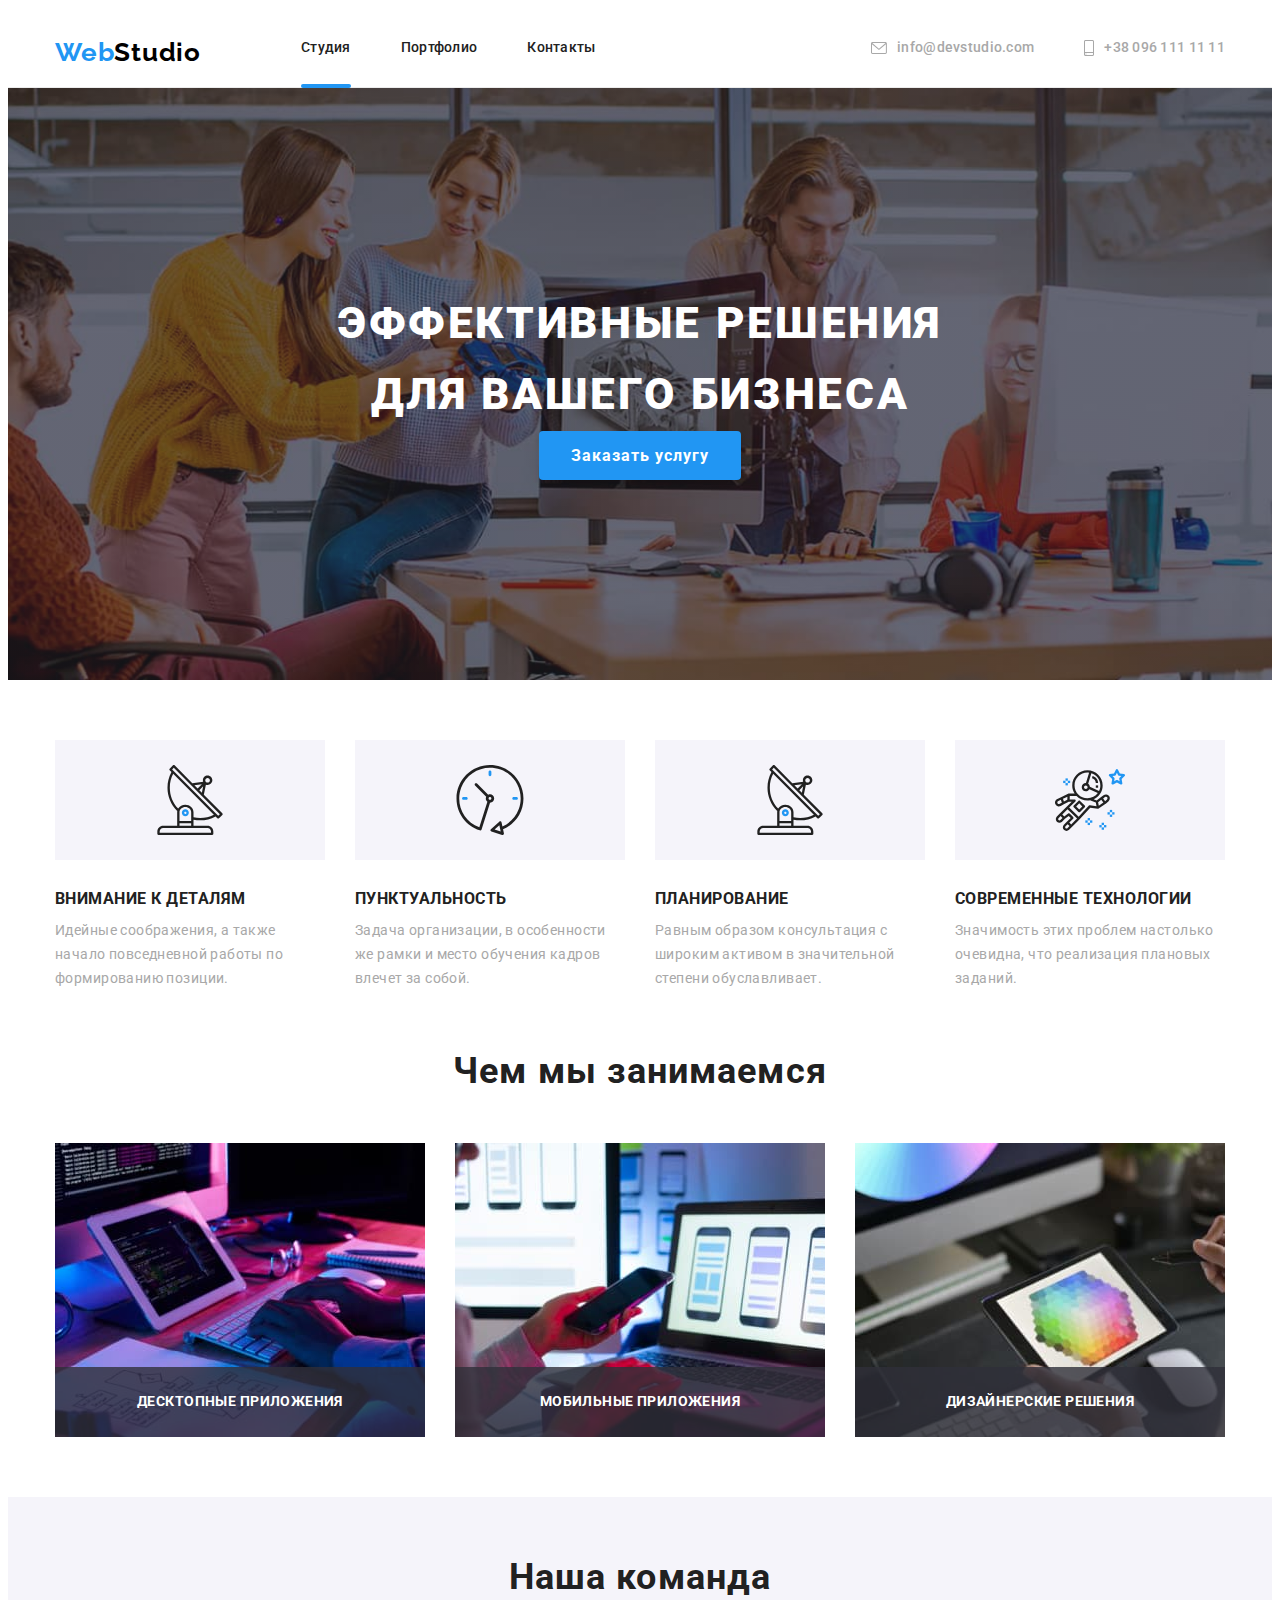
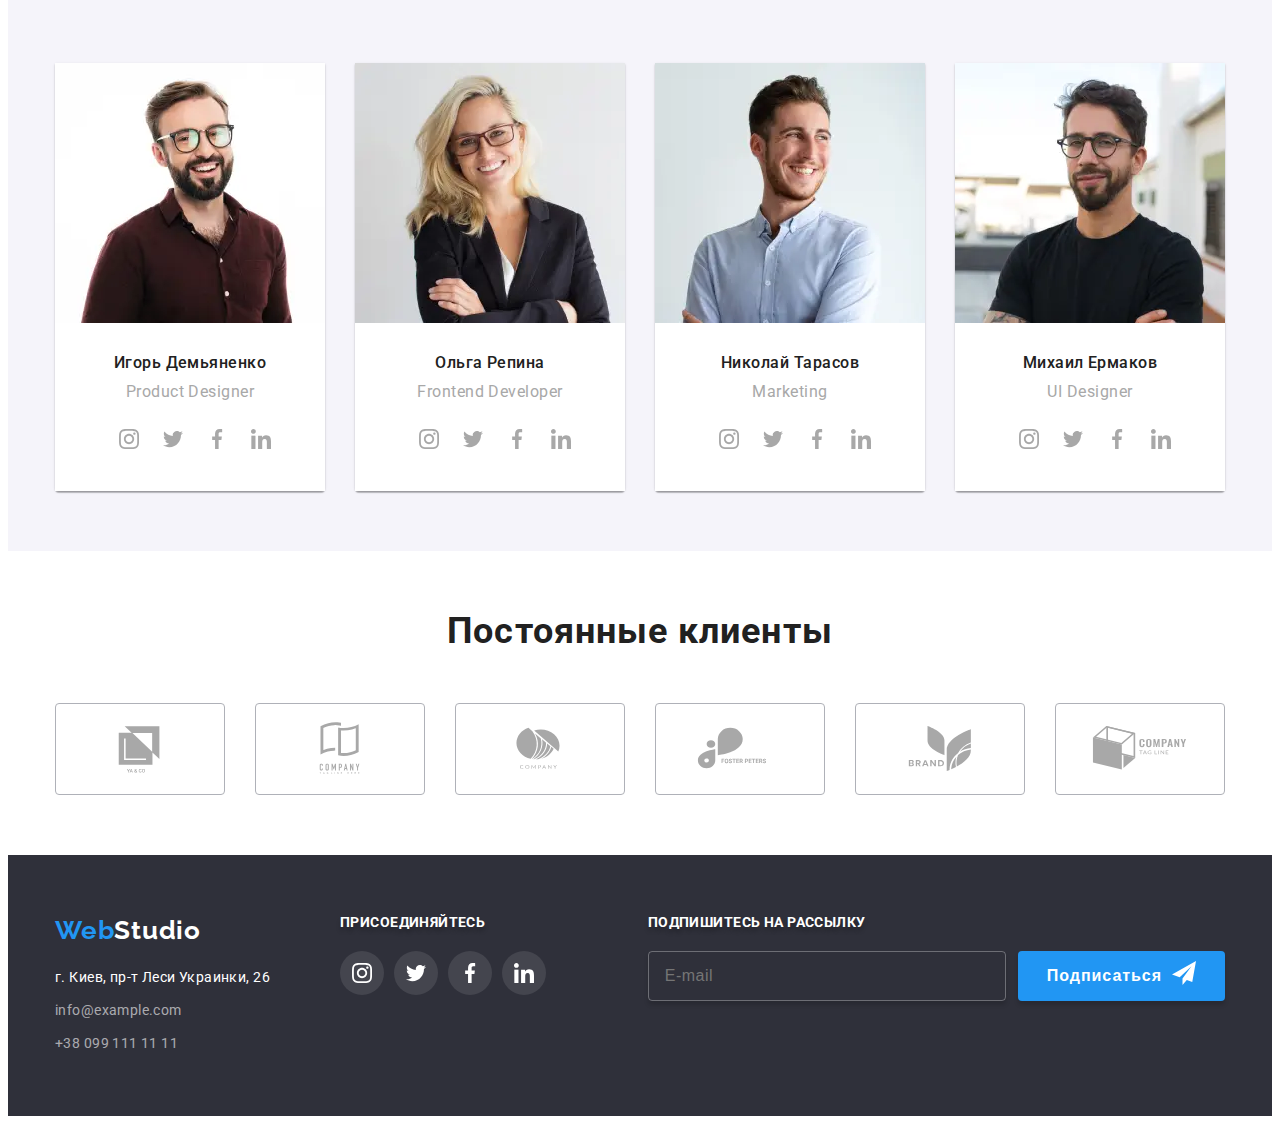
==== commit 2370f7d7: "ДЗ 8 v.3.0" ====
--- a/index.html
+++ b/index.html
@@ -1,576 +1,646 @@
 <!DOCTYPE html>
 <html lang="ru">
-<head>
-    <meta charset="UTF-8">
-    <meta http-equiv="X-UA-Compatible" content="IE=edge">
-    <meta name="viewport" content="width=device-width, initial-scale=1.0">
+  <head>
+    <meta charset="UTF-8" />
+    <meta http-equiv="X-UA-Compatible" content="IE=edge" />
+    <meta name="viewport" content="width=device-width, initial-scale=1.0" />
     <title>Document</title>
-    <link rel="preconnect" href="https://fonts.gstatic.com">
-    <link href="https://fonts.googleapis.com/css2?family=Raleway:wght@700&family=Roboto:wght@400;500;700;900&display=swap"
-    rel="stylesheet">
-    <link rel="stylesheet" href="https://cdnjs.cloudflare.com/ajax/libs/modern-normalize/1.1.0/modern-normalize.min.css"
-        integrity="sha512-wpPYUAdjBVSE4KJnH1VR1HeZfpl1ub8YT/NKx4PuQ5NmX2tKuGu6U/JRp5y+Y8XG2tV+wKQpNHVUX03MfMFn9Q=="
-        crossorigin="anonymous" referrerpolicy="no-referrer" />
-    <!-- <link rel="stylesheet" href="./css/styles.css"> -->
-    <link rel="stylesheet" href="./css/main.min.css">
-</head>
-<body>
+    <link rel="preconnect" href="https://fonts.gstatic.com" />
+    <link
+      href="https://fonts.googleapis.com/css2?family=Raleway:wght@700&family=Roboto:wght@400;500;700;900&display=swap"
+      rel="stylesheet"
+    />
+    <link
+      rel="stylesheet"
+      href="https://cdnjs.cloudflare.com/ajax/libs/modern-normalize/1.1.0/modern-normalize.min.css"
+      integrity="sha512-wpPYUAdjBVSE4KJnH1VR1HeZfpl1ub8YT/NKx4PuQ5NmX2tKuGu6U/JRp5y+Y8XG2tV+wKQpNHVUX03MfMFn9Q=="
+      crossorigin="anonymous"
+      referrerpolicy="no-referrer"
+    />
+
+    <link rel="stylesheet" href="./css/main.min.css" />
+  </head>
+  <body>
     <!-- header -->
-        <header class="header">
-            <div class="container header-container">
-                <nav class="nav">
-                    <a class="link logo logo-header" href="./"><span class="logo-blue">Web</span>Studio</a>
-                    <ul class="list nav-list">
-                        <li class="nav-list__nav-item">
-                            <a class="link nav-list__nav-link current" href="">Студия</a>
-                        </li>
-                        <li class="nav-list__nav-item">
-                            <a class="link nav-list__nav-link" href="./portfolio.html">Портфолио</a>
-                        </li>
-                        <li class="nav-list__nav-item">
-                            <a class="link nav-list__nav-link" href="">Контакты</a>
-                        </li>
-                    </ul>
-                </nav>
-                <button class="burger-btn" data-menu-open>
-                    <svg class="burger-btn-icon">
-                        <use href="./images/sprite.svg#icon-burger"></use>
-                    </svg>
-                </button>
-                <ul class="list nav-contacts">
-                    <li class="nav-list__nav-item">
-                        <a class="link nav-contacts__header-contacts" href="mailto:info@devstudio.com">
-                        <svg class="icon-contacts" width="16" height="12">
-                            <use href="./images/sprite.svg#icon-envelope"></use>
-                        </svg>
-                        info@devstudio.com</a>
-                    </li>
-                    <li class="nav-list__nav-item">
-                        <a class="link nav-contacts__header-contacts" href="tel:+380961111111">
-                        <svg class="icon-contacts" width="10" height="16">
-                            <use href="./images/sprite.svg#icon-smartphone"></use>
-                        </svg>
-                        +38 096 111 11 11</a>
-                    </li>
+    <header class="header">
+      <div class="container header-container">
+        <nav class="nav">
+          <a class="link logo logo-header" href="./"><span class="logo-blue">Web</span>Studio</a>
+          <ul class="list nav-list">
+            <li class="nav-list__nav-item">
+              <a class="link nav-list__nav-link current" href="">Студия</a>
+            </li>
+            <li class="nav-list__nav-item">
+              <a class="link nav-list__nav-link" href="./portfolio.html">Портфолио</a>
+            </li>
+            <li class="nav-list__nav-item">
+              <a class="link nav-list__nav-link" href="">Контакты</a>
+            </li>
+          </ul>
+        </nav>
+        <button class="burger-btn" data-menu-open>
+          <svg class="burger-btn-icon">
+            <use href="./images/sprite.svg#icon-burger"></use>
+          </svg>
+        </button>
+        <ul class="list nav-contacts">
+          <li class="nav-list__nav-item">
+            <a class="link nav-contacts__header-contacts" href="mailto:info@devstudio.com">
+              <svg class="icon-contacts" width="16" height="12">
+                <use href="./images/sprite.svg#icon-envelope"></use>
+              </svg>
+              info@devstudio.com</a>
+          </li>
+          <li class="nav-list__nav-item">
+            <a class="link nav-contacts__header-contacts" href="tel:+380961111111">
+              <svg class="icon-contacts" width="10" height="16">
+                <use href="./images/sprite.svg#icon-smartphone"></use>
+              </svg>
+              +38 096 111 11 11</a>
+          </li>
+        </ul>
+      </div>
+      <div class="mobile-menu" data-menu>
+        <div class="container mobile-menu-container">
+          <button class="mobile-menu-close-btn" data-menu-close>
+            <svg class="mobile-menu-close-icon">
+              <use href="./images/sprite.svg#icon-close-black"></use>
+            </svg>
+          </button>
+          <ul class="list nav-list-mobile">
+            <li class="nav-item-mobile">
+              <a class="link nav-link-mobile current" href="#">Студия</a>
+            </li>
+            <li class="nav-item-mobile">
+              <a class="link nav-link-mobile" href="./portfolio.html">Портфолио</a>
+            </li>
+            <li class="nav-item-mobile">
+              <a class="link nav-link-mobile" href="#">Контакты</a>
+            </li>
+          </ul>
+          <ul class="list nav-contacts-mobile">
+            <li class="nav-list-contacts-mobile">
+              <a class="link nav-contacts-mobile-phone" href="tel:+380961111111">+38 096 111 11 11</a>
+            </li>
+            <li class="nav-list-contacts-mobile">
+              <a class="link nav-contacts-mobile-mail" href="mailto:info@devstudio.com"
+                >info@devstudio.com</a>
+            </li>
+          </ul>
+          <ul class="list social-list-mobile">
+            <li class="social-list-item-mobile">
+              <a href="" class="link social-list-link-mobile">Instagram</a>
+            </li>
+            <li class="social-list-item-mobile">
+              <a href="" class="link social-list-link-mobile">Twitter</a>
+            </li>
+            <li class="social-list-item-mobile">
+              <a href="" class="link social-list-link-mobile">Facebook</a>
+            </li>
+            <li class="social-list-item-mobile">
+              <a href="" class="link social-list-link-mobile">LinkedIn</a>
+            </li>
+          </ul>
+        </div>
+      </div>
+    </header>
+    <main>
+      <!-- hero -->
+      <section class="hero">
+        <div class="container">
+          <div class="hero-container">
+            <h1 class="hero-title">Эффективные решения<br />для вашего бизнеса</h1>
+            <button class="btn modal-btn" type="button" data-modal-open>Заказать услугу</button>
+          </div>
+        </div>
+      </section>
+      <!-- description -->
+      <section class="description section">
+        <div class="container">
+          <h2 class="section-title visually-hidden">Description of our preferences</h2>
+          <ul class="list desc-list">
+            <li class="item desc-item icon-antenna">
+              <div class="icon-description">
+                <svg width="70" height="70">
+                  <use href="./images/sprite.svg#icon-antenna"></use>
+                </svg>
+              </div>
+              <h3 class="description-title">Внимание к деталям</h3>
+              <p class="description-text">
+                Идейные соображения, а также начало повседневной работы по формированию позиции.
+              </p>
+            </li>
+            <li class="item desc-item icon-clock">
+              <div class="icon-description">
+                <svg width="70" height="70">
+                  <use href="./images/sprite.svg#icon-clock"></use>
+                </svg>
+              </div>
+              <h3 class="description-title">Пунктуальность</h3>
+              <p class="description-text">
+                Задача организации, в особенности же рамки и место обучения кадров влечет за собой.
+              </p>
+            </li>
+            <li class="item desc-item icon-diagram">
+              <div class="icon-description">
+                <svg width="70" height="70">
+                  <use href="./images/sprite.svg#icon-antenna"></use>
+                </svg>
+              </div>
+              <h3 class="description-title">Планирование</h3>
+              <p class="description-text">
+                Равным образом консультация с широким активом в значительной степени обуславливает.
+              </p>
+            </li>
+            <li class="item desc-item icon-astronaut">
+              <div class="icon-description">
+                <svg width="70" height="70">
+                  <use href="./images/sprite.svg#icon-astronaut"></use>
+                </svg>
+              </div>
+              <h3 class="description-title">Современные технологии</h3>
+              <p class="description-text">
+                Значимость этих проблем настолько очевидна, что реализация плановых заданий.
+              </p>
+            </li>
+          </ul>
+        </div>
+      </section>
+
+      <!-- work  -->
+      <section class="section work-section">
+        <div class="container">
+          <h2 class="section-title">Чем мы занимаемся</h2>
+          <ul class="list work-item">
+            <li class="work-list">
+              <img src="./images/box_1.jpg" alt="пользователь печатает" width="370" />
+              <p class="label">Десктопные приложения</p>
+            </li>
+            <li class="work-list">
+              <img src="./images/box_2.jpg" alt="пользователь с телефоном" width="370" />
+              <p class="label">Мобильные приложения</p>
+            </li>
+            <li class="work-list">
+              <img src="./images/box_3.jpg" alt="пользователь с планшетом" width="370" />
+              <p class="label">Дизайнерские решения</p>
+            </li>
+          </ul>
+        </div>
+      </section>
+
+      <!-- team -->
+      <section class="section team">
+        <div class="container">
+          <h2 class="section-title">Наша команда</h2>
+          <ul class="list team-list">
+            <li class="item item-list">
+              <picture>
+                <source
+                  media="(min-width: 1200px)"
+                  srcset="./images/team/desktop/team1.webp 1x,./images/team/desktop/team1@2x.webp 2x"/>
+                <source
+                  media="(min-width: 1200px)"
+                  srcset="./images/team/desktop/team1.jpg 1x, ./images/team/desktop/team1@2x.jpg 2x"/>
+                <source
+                  media="(min-width: 768px)"
+                  srcset="./images/team/tablet/team1.webp 1x, ./images/team/tablet/team1@2x.webp 2x"/>
+                <source
+                  media="(min-width: 768px)"
+                  srcset="./images/team/tablet/team1.jpg 1x, ./images/team/tablet/team1@2x.jpg 2x"/>
+                <source
+                  media="(min-width: 280px)"
+                  srcset="./images/team/phone/team1.webp 1x, ./images/team/phone/team1@2x.webp 2x"/>
+                <source
+                  media="(min-width: 280px)"
+                  srcset="./images/team/phone/team1.jpg 1x, ./images/team/phone/team1@2x.jpg 2x"/>
+                <img src="./images/team_card_1.jpg" alt="product designer" width="450" />
+              </picture>
+
+              <div class="team-item">
+                <h3 class="team-name">Игорь Демьяненко</h3>
+                <p class="team-position" lang="en">Product Designer</p>
+                <ul class="social-list">
+                  <li class="list social-list-item">
+                    <a href="" class="social-list-link">
+                      <svg class="social-list-icon">
+                        <use href="./images/sprite.svg#icon-instagram"></use>
+                      </svg>
+                    </a>
+                  </li>
+                  <li class="list social-list-item">
+                    <a href="" class="social-list-link">
+                      <svg class="social-list-icon">
+                        <use href="./images/sprite.svg#icon-twitter"></use>
+                      </svg>
+                    </a>
+                  </li>
+                  <li class="list social-list-item">
+                    <a href="" class="social-list-link">
+                      <svg class="social-list-icon">
+                        <use href="./images/sprite.svg#icon-facebook"></use>
+                      </svg>
+                    </a>
+                  </li>
+                  <li class="list social-list-item">
+                    <a href="" class="social-list-link">
+                      <svg class="social-list-icon">
+                        <use href="./images/sprite.svg#icon-linkedin"></use>
+                      </svg>
+                    </a>
+                  </li>
                 </ul>
-            </div>
-            <div class="mobile-menu" data-menu>
-                <div class="container mobile-menu-container">
-                    <button class="mobile-menu-close-btn" data-menu-close>
-                        <svg class="mobile-menu-close-icon">
-                            <use href="./images/sprite.svg#icon-close-black"></use>
-                        </svg>
-                    </button>
-                    <ul class="list nav-list-mobile">
-                        <li class="nav-item-mobile">
-                            <a class="link nav-link-mobile current" href="#">Студия</a>
-                        </li>
-                        <li class="nav-item-mobile">
-                            <a class="link nav-link-mobile" href="./portfolio.html">Портфолио</a>
-                        </li>
-                        <li class="nav-item-mobile">
-                            <a class="link nav-link-mobile" href="#">Контакты</a>
-                        </li>
-                    </ul>
-                    <ul class="list nav-contacts-mobile">
-                        <li class="nav-list-contacts-mobile">
-                            <a class="link nav-contacts-mobile-phone" href="tel:+380961111111">+38 096 111 11 11</a>
-                        </li>
-                        <li class="nav-list-contacts-mobile">
-                            <a class="link nav-contacts-mobile-mail" href="mailto:info@devstudio.com">info@devstudio.com</a>
-                        </li>
-                    </ul>
-                    <ul class="list social-list-mobile">
-                        <li class="social-list-item-mobile">
-                            <a href="" class="link social-list-link-mobile">Instagram</a>
-                        </li>
-                        <li class="social-list-item-mobile">
-                            <a href="" class="link social-list-link-mobile">Twitter</a>
-                        </li>
-                        <li class="social-list-item-mobile">
-                            <a href="" class="link social-list-link-mobile">Facebook</a>
-                        </li>
-                        <li class="social-list-item-mobile">
-                            <a href="" class="link social-list-link-mobile">LinkedIn</a>
-                        </li>
-                    </ul>
-                </div>
-            </div>
-        </header>
-    <main>
-        <!-- hero -->
-            <section class="hero">
-                <div class="container">
-                    <div class="hero-container">
-                        <h1 class="hero-title">Эффективные решения<br>для вашего бизнеса</h1>
-                        <button class="btn modal-btn" type="button" data-modal-open>Заказать услугу</button>
-                    </div>
-                </div>
-            </section>
-            <!-- description -->
-            <section class="description section">
-                <div class="container">
-                    <h2 class="section-title visually-hidden">Description of our preferences</h2>
-                    <ul class="list desc-list">
-                        <li class="item desc-item icon-antenna">
-                            <div class="icon-description">
-                                <svg width="70" height="70">
-                                    <use href="./images/sprite.svg#icon-antenna"></use>
-                                </svg>
-                            </div>
-                            <h3 class="description-title">Внимание к деталям</h3>
-                            <p class="description-text">Идейные соображения, а также начало повседневной работы по формированию позиции.
-                            </p>
-                        </li>
-                        <li class="item desc-item icon-clock">
-                            <div class="icon-description">
-                                <svg width="70" height="70">
-                                    <use href="./images/sprite.svg#icon-clock"></use>
-                                </svg>
-                            </div>
-                            <h3 class="description-title">Пунктуальность</h3>
-                            <p class="description-text">Задача организации, в особенности же рамки и место обучения кадров влечет за
-                                собой.</p>
-                        </li>
-                        <li class="item desc-item icon-diagram">
-                            <div class="icon-description">
-                                <svg width="70" height="70">
-                                    <use href="./images/sprite.svg#icon-antenna"></use>
-                                </svg>
-                            </div>
-                            <h3 class="description-title">Планирование</h3>
-                            <p class="description-text">Равным образом консультация с широким активом в значительной степени
-                                обуславливает.</p>
-                        </li>
-                        <li class="item desc-item icon-astronaut">
-                            <div class="icon-description">
-                                <svg width="70" height="70">
-                                    <use href="./images/sprite.svg#icon-astronaut"></use>
-                                </svg>
-                            </div>
-                            <h3 class="description-title">Современные технологии</h3>
-                            <p class="description-text">Значимость этих проблем настолько очевидна, что реализация плановых заданий.</p>
-                        </li>
-                    </ul>
-                </div>
-            </section>
-            
-            <!-- work  -->
-            <section class="section work-section">
-                <div class="container">
-                        <h2 class="section-title">Чем мы занимаемся</h2>
-                    <ul class="list work-item">
-                        <li class="work-list">
-                            <img src="./images/box_1.jpg" alt="пользователь печатает" width="370">
-                                <p class="label">Десктопные приложения</p>
-                            </li>
-                        <li class="work-list">
-                            <img src="./images/box_2.jpg" alt="пользователь с телефоном" width="370">
-                                <p class="label">Мобильные приложения</p>
-                        </li>
-                        <li class="work-list">
-                            <img src="./images/box_3.jpg" alt="пользователь с планшетом" width="370">
-                                <p class="label">Дизайнерские решения</p>
-                        </li>
-                    </ul>
-                </div>
-            </section>
-        
-        <!-- team -->
-            <section class="section team">
-                <div class="container">
-                    <h2 class="section-title">Наша команда</h2>
-                    <ul class="list team-list">
-                        <li class="item item-list">
-
-                                <picture>
-                                    <source media="(min-width: 1200px)"
-                                        srcset="./images/team/desktop/team1.webp 1x, ./images/team/desktop/team1@2x.webp 2x">
-                                    <source media="(min-width: 1200px)"
-                                        srcset="./images/team/desktop/team1.jpg 1x, ./images/team/desktop/team1@2x.jpg 2x">
-                                    <source media="(min-width: 768px)"
-                                        srcset="./images/team/tablet/team1.webp 1x, ./images/team/tablet/team1@2x.webp 2x">
-                                    <source media="(min-width: 768px)"
-                                        srcset="./images/team/tablet/team1.jpg 1x, ./images/team/tablet/team1@2x.jpg 2x">
-                                    <source media="(min-width: 480px)"
-                                        srcset="./images/team/phone/team1.webp 1x, ./images/team/phone/team1@2x.webp 2x">
-                                    <source media="(min-width: 480px)"
-                                        srcset="./images/team/phone/team1.jpg 1x, ./images/team/phone/team1@2x.jpg 2x">
-                                    <img src="./images/team_card_1.jpg" alt="product designer">
-                                </picture>
-                            
-                            <div class="team-item">
-                                <h3 class="team-name">Игорь Демьяненко</h3>
-                                <p class="team-position" lang="en">Product Designer</p>
-                                <ul class="social-list">
-                                    <li class="list social-list-item">
-                                        <a href="" class="social-list-link">
-                                            <svg class="social-list-icon">
-                                                <use href="./images/sprite.svg#icon-instagram"></use>
-                                            </svg>
-                                        </a>
-                                    </li>
-                                    <li class="list social-list-item">
-                                        <a href="" class="social-list-link">
-                                            <svg class="social-list-icon">
-                                                <use href="./images/sprite.svg#icon-twitter"></use>
-                                            </svg>
-                                        </a>
-                                    </li>
-                                    <li class="list social-list-item">
-                                        <a href="" class="social-list-link">
-                                            <svg class="social-list-icon">
-                                            <use href="./images/sprite.svg#icon-facebook"></use>
-                                        </svg>
-                                    </a>
-                                    </li>
-                                    <li class="list social-list-item">
-                                        <a href="" class="social-list-link">
-                                            <svg class="social-list-icon">
-                                                <use href="./images/sprite.svg#icon-linkedin"></use>
-                                            </svg>
-                                        </a>
-                                    </li>
-                                </ul>
-                            </div>
-                        </li>
-                        <li class="item item-list">
-                                <picture>
-                                    <source media="(min-width: 1200px)"
-                                        srcset="./images/team/desktop/team2.webp 1x, ./images/team/desktop/team2@2x.webp 2x">
-                                    <source media="(min-width: 1200px)"
-                                        srcset="./images/team/desktop/team2.jpg 1x, ./images/team/desktop/team2@2x.jpg 2x">
-                                    <source media="(min-width: 768px)"
-                                        srcset="./images/team/tablet/team2.webp 1x, ./images/team/tablet/team2@2x.webp 2x">
-                                    <source media="(min-width: 768px)" 
-                                        srcset="./images/team/tablet/team2.jpg 1x, ./images/team/tablet/team2@2x.jpg 2x">
-                                    <source media="(min-width: 480px)" 
-                                        srcset="./images/team/phone/team2.webp 1x, ./images/team/phone/team2@2x.webp 2x">
-                                    <source media="(min-width: 480px)" 
-                                        srcset="./images/team/phone/team2.jpg 1x, ./images/team/phone/team2@2x.jpg 2x">
-                                    <img src="./images/team_card_2.jpg" alt="frontend developer">
-                                </picture>
-
-                            <div class="team-item">
-                                <h3 class="team-name">Ольга Репина</h3>
-                                <p class="team-position" lang="en">Frontend Developer</p>
-                                <ul class="social-list">
-                                    <li class="list social-list-item">
-                                        <a href="" class="social-list-link">
-                                            <svg class="social-list-icon">
-                                                <use href="./images/sprite.svg#icon-instagram"></use>
-                                            </svg>
-                                        </a>
-                                    </li>
-                                    <li class="list social-list-item">
-                                        <a href="" class="social-list-link">
-                                            <svg class="social-list-icon">
-                                                <use href="./images/sprite.svg#icon-twitter"></use>
-                                            </svg>
-                                        </a>
-                                    </li>
-                                    <li class="list social-list-item">
-                                        <a href="" class="social-list-link">
-                                            <svg class="social-list-icon">
-                                                <use href="./images/sprite.svg#icon-facebook"></use>
-                                            </svg>
-                                        </a>
-                                    </li>
-                                    <li class="list social-list-item">
-                                        <a href="" class="social-list-link">
-                                            <svg class="social-list-icon">
-                                                <use href="./images/sprite.svg#icon-linkedin"></use>
-                                            </svg>
-                                        </a>
-                                    </li>
-                                </ul>
-                            </div>
-                        </li>
-                        <li class="item item-list">
-                                <picture>
-                                    <source media="(min-width: 1200px)"
-                                        srcset="./images/team/desktop/team3.webp 1x, ./images/team/desktop/team3@2x.webp 2x">
-                                    <source media="(min-width: 1200px)"
-                                        srcset="./images/team/desktop/team3.jpg 1x, ./images/team/desktop/team3@2x.jpg 2x">
-                                    <source media="(min-width: 768px)"
-                                        srcset="./images/team/tablet/team3.webp 1x, ./images/team/tablet/team3@2x.webp 2x">
-                                    <source media="(min-width: 768px)" 
-                                        srcset="./images/team/tablet/team3.jpg 1x, ./images/team/tablet/team3@2x.jpg 2x">
-                                    <source media="(min-width: 480px)" 
-                                        srcset="./images/team/phone/team3.webp 1x, ./images/team/phone/team3@2x.webp 2x">
-                                    <source media="(min-width: 480px)" 
-                                        srcset="./images/team/phone/team3.jpg 1x, ./images/team/phone/team3@2x.jpg 2x">
-                                    <img src="./images/team_card_3.jpg" alt="marketing">
-                                </picture>
-
-
-                            <div class="team-item">
-                                <h3 class="team-name">Николай Тарасов</h3>
-                                <p class="team-position" lang="en">Marketing</p>
-                                <ul class="social-list">
-                                    <li class="list social-list-item">
-                                        <a href="" class="social-list-link">
-                                            <svg class="social-list-icon">
-                                                <use href="./images/sprite.svg#icon-instagram"></use>
-                                            </svg>
-                                        </a>
-                                    </li>
-                                    <li class="list social-list-item">
-                                        <a href="" class="social-list-link">
-                                            <svg class="social-list-icon">
-                                                <use href="./images/sprite.svg#icon-twitter"></use>
-                                            </svg>
-                                        </a>
-                                    </li>
-                                    <li class="list social-list-item">
-                                        <a href="" class="social-list-link">
-                                            <svg class="social-list-icon">
-                                                <use href="./images/sprite.svg#icon-facebook"></use>
-                                            </svg>
-                                        </a>
-                                    </li>
-                                    <li class="list social-list-item">
-                                        <a href="" class="social-list-link">
-                                            <svg class="social-list-icon">
-                                                <use href="./images/sprite.svg#icon-linkedin"></use>
-                                            </svg>
-                                        </a>
-                                    </li>
-                                </ul>
-                            </div>
-                        </li>
-                        <li class="item item-list">
-                                <picture>
-                                    <source media="(min-width: 1200px)"
-                                        srcset="./images/team/desktop/team4.webp 1x, ./images/team/desktop/team4@2x.webp 2x">
-                                    <source media="(min-width: 1200px)"
-                                        srcset="./images/team/desktop/team4.jpg 1x, ./images/team/desktop/team4@2x.jpg 2x">
-                                    <source media="(min-width: 768px)"
-                                        srcset="./images/team/tablet/team4.webp 1x, ./images/team/tablet/team4@2x.webp 2x">
-                                    <source media="(min-width: 768px)" 
-                                        srcset="./images/team/tablet/team4.jpg 1x, ./images/team/tablet/team4@2x.jpg 2x">
-                                    <source media="(min-width: 480px)" 
-                                        srcset="./images/team/phone/team4.webp 1x, ./images/team/phone/team4@2x.webp 2x">
-                                    <source media="(min-width: 480px)" 
-                                        srcset="./images/team/phone/team4.jpg 1x, ./images/team/phone/team4@2x.jpg 2x">
-                                    <img src="./images/team_card_4.jpg" alt="UI designer" ">
-                                </picture>
-
-                            <div class="team-item">
-                                <h3 class="team-name">Михаил Ермаков</h3>
-                                <p class="team-position" lang="en">UI Designer</p>
-                                <ul class="social-list">
-                                    <li class="list social-list-item">
-                                        <a href="" class="social-list-link">
-                                            <svg class="social-list-icon">
-                                                <use href="./images/sprite.svg#icon-instagram"></use>
-                                            </svg>
-                                        </a>
-                                    </li>
-                                    <li class="list social-list-item">
-                                        <a href="" class="social-list-link">
-                                            <svg class="social-list-icon">
-                                                <use href="./images/sprite.svg#icon-twitter"></use>
-                                            </svg>
-                                        </a>
-                                    </li>
-                                    <li class="list social-list-item">
-                                        <a href="" class="social-list-link">
-                                            <svg class="social-list-icon">
-                                                <use href="./images/sprite.svg#icon-facebook"></use>
-                                            </svg>
-                                        </a>
-                                    </li>
-                                    <li class="list social-list-item">
-                                        <a href="" class="social-list-link">
-                                            <svg class="social-list-icon">
-                                                <use href="./images/sprite.svg#icon-linkedin"></use>
-                                            </svg>
-                                        </a>
-                                    </li>
-                                </ul>
-                            </div>
-                        </li>
-                    </ul>
-                </div>
-            </section>
-
-            <!-- client -->
-            <section class="section">
-                <div class="container">
-                    <h2 class="section-title">Постоянные клиенты</h2>
-                    <ul class="list clients-list">
-                        <li class="clients-list-item">
-                            <a class="link clients-link" href="">
-                                <svg class="icon-clients">
-                                    <use href="./images/sprite.svg#icon-group-first"></use>
-                                </svg>
-                            </a>
-                        </li>
-                        <li class="clients-list-item">
-                            <a class="link clients-link" href="">
-                                <svg class="icon-clients" >
-                                    <use href="./images/sprite.svg#icon-group-second"></use>
-                                </svg>
-                            </a>
-                        </li>
-                        <li class="clients-list-item">
-                            <a class="link clients-link" href="">
-                                <svg class="icon-clients" >
-                                    <use href="./images/sprite.svg#icon-group-third"></use>
-                                </svg>
-                            </a>
-                        </li>
-                        <li class="clients-list-item">
-                            <a class="link clients-link" href="">
-                                <svg class="icon-clients">
-                                    <use href="./images/sprite.svg#icon-group-fourth"></use>
-                                </svg>
-                            </a>
-                        </li>
-                        <li class="clients-list-item">
-                            <a class="link clients-link" href="">
-                                <svg class="icon-clients" >
-                                    <use href="./images/sprite.svg#icon-group-fifth"></use>
-                                </svg>
-                            </a>
-                        </li>
-                        <li class="clients-list-item">
-                            <a class="link clients-link" href="">
-                                <svg class="icon-clients" >
-                                    <use href="./images/sprite.svg#icon-group-sixth"></use>
-                                </svg>
-                            </a>
-                        </li>
-                    </ul>
-                </div>
-            </section>
-            </main>
+              </div>
+            </li>
+            <li class="item item-list">
+              <picture>
+                <source
+                  media="(min-width: 1200px)"
+                  srcset="./images/team/desktop/team2.webp 1x, ./images/team/desktop/team2@2x.webp 2x"/>
+                <source
+                  media="(min-width: 1200px)"
+                  srcset="./images/team/desktop/team2.jpg 1x, ./images/team/desktop/team2@2x.jpg 2x"/>
+                <source
+                  media="(min-width: 768px)"
+                  srcset="./images/team/tablet/team2.webp 1x, ./images/team/tablet/team2@2x.webp 2x"/>
+                <source
+                  media="(min-width: 768px)"
+                  srcset="./images/team/tablet/team2.jpg 1x, ./images/team/tablet/team2@2x.jpg 2x"/>
+                <source
+                  media="(min-width: 280px)"
+                  srcset="./images/team/phone/team2.webp 1x, ./images/team/phone/team2@2x.webp 2x"/>
+                <source
+                  media="(min-width: 280px)"
+                  srcset="./images/team/phone/team2.jpg 1x, ./images/team/phone/team2@2x.jpg 2x"/>
+                <img src="./images/team_card_2.jpg" alt="frontend developer" width="450"/>
+              </picture>
+
+              <div class="team-item">
+                <h3 class="team-name">Ольга Репина</h3>
+                <p class="team-position" lang="en">Frontend Developer</p>
+                <ul class="social-list">
+                  <li class="list social-list-item">
+                    <a href="" class="social-list-link">
+                      <svg class="social-list-icon">
+                        <use href="./images/sprite.svg#icon-instagram"></use>
+                      </svg>
+                    </a>
+                  </li>
+                  <li class="list social-list-item">
+                    <a href="" class="social-list-link">
+                      <svg class="social-list-icon">
+                        <use href="./images/sprite.svg#icon-twitter"></use>
+                      </svg>
+                    </a>
+                  </li>
+                  <li class="list social-list-item">
+                    <a href="" class="social-list-link">
+                      <svg class="social-list-icon">
+                        <use href="./images/sprite.svg#icon-facebook"></use>
+                      </svg>
+                    </a>
+                  </li>
+                  <li class="list social-list-item">
+                    <a href="" class="social-list-link">
+                      <svg class="social-list-icon">
+                        <use href="./images/sprite.svg#icon-linkedin"></use>
+                      </svg>
+                    </a>
+                  </li>
+                </ul>
+              </div>
+            </li>
+            <li class="item item-list">
+              <picture>
+                <source
+                  media="(min-width: 1200px)"
+                  srcset="./images/team/desktop/team3.webp 1x, ./images/team/desktop/team3@2x.webp 2x"/>
+                <source
+                  media="(min-width: 1200px)"
+                  srcset="./images/team/desktop/team3.jpg 1x, ./images/team/desktop/team3@2x.jpg 2x"/>
+                <source
+                  media="(min-width: 768px)"
+                  srcset="./images/team/tablet/team3.webp 1x, ./images/team/tablet/team3@2x.webp 2x"/>
+                <source
+                  media="(min-width: 768px)"
+                  srcset="./images/team/tablet/team3.jpg 1x, ./images/team/tablet/team3@2x.jpg 2x"/>
+                <source
+                  media="(min-width: 280px)"
+                  srcset="./images/team/phone/team3.webp 1x, ./images/team/phone/team3@2x.webp 2x"/>
+                <source
+                  media="(min-width: 280px)"
+                  srcset="./images/team/phone/team3.jpg 1x, ./images/team/phone/team3@2x.jpg 2x"/>
+                <img src="./images/team_card_3.jpg" alt="marketing" width="450"/>
+              </picture>
+
+              <div class="team-item">
+                <h3 class="team-name">Николай Тарасов</h3>
+                <p class="team-position" lang="en">Marketing</p>
+                <ul class="social-list">
+                  <li class="list social-list-item">
+                    <a href="" class="social-list-link">
+                      <svg class="social-list-icon">
+                        <use href="./images/sprite.svg#icon-instagram"></use>
+                      </svg>
+                    </a>
+                  </li>
+                  <li class="list social-list-item">
+                    <a href="" class="social-list-link">
+                      <svg class="social-list-icon">
+                        <use href="./images/sprite.svg#icon-twitter"></use>
+                      </svg>
+                    </a>
+                  </li>
+                  <li class="list social-list-item">
+                    <a href="" class="social-list-link">
+                      <svg class="social-list-icon">
+                        <use href="./images/sprite.svg#icon-facebook"></use>
+                      </svg>
+                    </a>
+                  </li>
+                  <li class="list social-list-item">
+                    <a href="" class="social-list-link">
+                      <svg class="social-list-icon">
+                        <use href="./images/sprite.svg#icon-linkedin"></use>
+                      </svg>
+                    </a>
+                  </li>
+                </ul>
+              </div>
+            </li>
+            <li class="item item-list">
+              <picture>
+                <source
+                  media="(min-width: 1200px)"
+                  srcset="./images/team/desktop/team4.webp 1x, ./images/team/desktop/team4@2x.webp 2x"/>
+                <source
+                  media="(min-width: 1200px)"
+                  srcset="./images/team/desktop/team4.jpg 1x, ./images/team/desktop/team4@2x.jpg 2x"/>
+                <source
+                  media="(min-width: 768px)"
+                  srcset="./images/team/tablet/team4.webp 1x, ./images/team/tablet/team4@2x.webp 2x"/>
+                <source
+                  media="(min-width: 768px)"
+                  srcset="./images/team/tablet/team4.jpg 1x, ./images/team/tablet/team4@2x.jpg 2x"/>
+                <source
+                  media="(min-width: 280px)"
+                  srcset="./images/team/phone/team4.webp 1x, ./images/team/phone/team4@2x.webp 2x"/>
+                <source
+                  media="(min-width: 280px)"
+                  srcset="./images/team/phone/team4.jpg 1x, ./images/team/phone/team4@2x.jpg 2x"/>
+                <img src="./images/team_card_4.jpg" alt="UI designer" width="450"/>
+              </picture>
+
+              <div class="team-item">
+                <h3 class="team-name">Михаил Ермаков</h3>
+                <p class="team-position" lang="en">UI Designer</p>
+                <ul class="social-list">
+                  <li class="list social-list-item">
+                    <a href="" class="social-list-link">
+                      <svg class="social-list-icon">
+                        <use href="./images/sprite.svg#icon-instagram"></use>
+                      </svg>
+                    </a>
+                  </li>
+                  <li class="list social-list-item">
+                    <a href="" class="social-list-link">
+                      <svg class="social-list-icon">
+                        <use href="./images/sprite.svg#icon-twitter"></use>
+                      </svg>
+                    </a>
+                  </li>
+                  <li class="list social-list-item">
+                    <a href="" class="social-list-link">
+                      <svg class="social-list-icon">
+                        <use href="./images/sprite.svg#icon-facebook"></use>
+                      </svg>
+                    </a>
+                  </li>
+                  <li class="list social-list-item">
+                    <a href="" class="social-list-link">
+                      <svg class="social-list-icon">
+                        <use href="./images/sprite.svg#icon-linkedin"></use>
+                      </svg>
+                    </a>
+                  </li>
+                </ul>
+              </div>
+            </li>
+          </ul>
+        </div>
+      </section>
+
+      <!-- client -->
+      <section class="section">
+        <div class="container">
+          <h2 class="section-title">Постоянные клиенты</h2>
+          <ul class="list clients-list">
+            <li class="clients-list-item">
+              <a class="link clients-link" href="">
+                <svg class="icon-clients">
+                  <use href="./images/sprite.svg#icon-group-first"></use>
+                </svg>
+              </a>
+            </li>
+            <li class="clients-list-item">
+              <a class="link clients-link" href="">
+                <svg class="icon-clients">
+                  <use href="./images/sprite.svg#icon-group-second"></use>
+                </svg>
+              </a>
+            </li>
+            <li class="clients-list-item">
+              <a class="link clients-link" href="">
+                <svg class="icon-clients">
+                  <use href="./images/sprite.svg#icon-group-third"></use>
+                </svg>
+              </a>
+            </li>
+            <li class="clients-list-item">
+              <a class="link clients-link" href="">
+                <svg class="icon-clients">
+                  <use href="./images/sprite.svg#icon-group-fourth"></use>
+                </svg>
+              </a>
+            </li>
+            <li class="clients-list-item">
+              <a class="link clients-link" href="">
+                <svg class="icon-clients">
+                  <use href="./images/sprite.svg#icon-group-fifth"></use>
+                </svg>
+              </a>
+            </li>
+            <li class="clients-list-item">
+              <a class="link clients-link" href="">
+                <svg class="icon-clients">
+                  <use href="./images/sprite.svg#icon-group-sixth"></use>
+                </svg>
+              </a>
+            </li>
+          </ul>
+        </div>
+      </section>
+    </main>
 
     <!-- footer -->
     <footer class="footer">
-        <div class="container footer-section">
-            <div class="footer-tablet-section">
-            <div class=footer-section-nav>
-                <address class="footer-nav">
-                    <a class="link logo logo-footer" href="#"><span class="logo-blue">Web</span>Studio</a>
-                    <ul class="list footer-list">
-                        <li class="footer-item"><a class="footer-address link" href="https://goo.gl/maps/kJepah17gNQW5WTg7" target="_blank" rel="noopener noreferrer">г. Киев,
-                                пр-т Леси Украинки, 26</a></li>
-                        <li class="footer-item"><a class="footer-contacts link" href="mailto:info@example.com">info@example.com</a></li>
-                        <li class="footer-item"><a class="footer-contacts link" href="tel:+380991111111">+38 099 111 11 11</a></li>
-                    </ul>
-                </address>
-            </div>
-            <div class="footer-content">
-                <p class="footer-text">присоединяйтесь</p>
-                    <ul class="social-list-footer">
-                        <li class="list social-list-item">
-                            <a href="" class="social-list-link-footer">
-                                <svg class="social-list-icon">
-                                    <use href="./images/sprite.svg#icon-instagram"></use>
-                                </svg>
-                            </a>
-                        </li>
-                        <li class="list social-list-item">
-                            <a href="" class="social-list-link-footer">
-                                <svg class="social-list-icon">
-                                    <use href="./images/sprite.svg#icon-twitter"></use>
-                                </svg>
-                            </a>
-                        </li>
-                        <li class="list social-list-item">
-                            <a href="" class="social-list-link-footer">
-                                <svg class="social-list-icon">
-                                    <use href="./images/sprite.svg#icon-facebook"></use>
-                                </svg>
-                            </a>
-                        </li>
-                        <li class="list social-list-item">
-                            <a href="" class="social-list-link-footer">
-                                <svg class="social-list-icon">
-                                    <use href="./images/sprite.svg#icon-linkedin"></use>
-                                </svg>
-                            </a>
-                        </li>
-                                </ul>
-            </div>
-            </div>
-            <div class="footer-form">
-                <p class="footer-text">Подпишитесь на рассылку</p>
-                <form class="footer-form-label">
-                    <label>
-                        <input class="footer-input" type="email" name="user-mail" required placeholder="E-mail" />
-                    </label>
-                    <button class="footer-button" type="submit">Подписаться
-                        <svg class="footer-icon" width="24" height="24">
-                            <use href="./images/sprite.svg#icon-send"></use>
-                        </svg>
-                    </button>
-                </form>
-            </div>
-        </div>
+      <div class="container footer-section">
+        <div class="footer-tablet-section">
+          <div class="footer-section-nav">
+            <address class="footer-nav">
+              <a class="link logo logo-footer" href="#"><span class="logo-blue">Web</span>Studio</a>
+              <ul class="list footer-list">
+                <li class="footer-item">
+                  <a
+                    class="footer-address link"
+                    href="https://goo.gl/maps/kJepah17gNQW5WTg7"
+                    target="_blank"
+                    rel="noopener noreferrer"
+                    >г. Киев, пр-т Леси Украинки, 26</a
+                  >
+                </li>
+                <li class="footer-item">
+                  <a class="footer-contacts link" href="mailto:info@example.com"
+                    >info@example.com</a
+                  >
+                </li>
+                <li class="footer-item">
+                  <a class="footer-contacts link" href="tel:+380991111111">+38 099 111 11 11</a>
+                </li>
+              </ul>
+            </address>
+          </div>
+          <div class="footer-content">
+            <p class="footer-text">присоединяйтесь</p>
+            <ul class="social-list-footer">
+              <li class="list social-list-item">
+                <a href="" class="social-list-link-footer">
+                  <svg class="social-list-icon">
+                    <use href="./images/sprite.svg#icon-instagram"></use>
+                  </svg>
+                </a>
+              </li>
+              <li class="list social-list-item">
+                <a href="" class="social-list-link-footer">
+                  <svg class="social-list-icon">
+                    <use href="./images/sprite.svg#icon-twitter"></use>
+                  </svg>
+                </a>
+              </li>
+              <li class="list social-list-item">
+                <a href="" class="social-list-link-footer">
+                  <svg class="social-list-icon">
+                    <use href="./images/sprite.svg#icon-facebook"></use>
+                  </svg>
+                </a>
+              </li>
+              <li class="list social-list-item">
+                <a href="" class="social-list-link-footer">
+                  <svg class="social-list-icon">
+                    <use href="./images/sprite.svg#icon-linkedin"></use>
+                  </svg>
+                </a>
+              </li>
+            </ul>
+          </div>
+        </div>
+        <div class="footer-form">
+          <p class="footer-text">Подпишитесь на рассылку</p>
+          <form class="footer-form-label">
+            <label>
+              <input
+                class="footer-input"
+                type="email"
+                name="user-mail"
+                required
+                placeholder="E-mail"
+              />
+            </label>
+            <button class="footer-button" type="submit">
+              Подписаться
+              <svg class="footer-icon" width="24" height="24">
+                <use href="./images/sprite.svg#icon-send"></use>
+              </svg>
+            </button>
+          </form>
+        </div>
+      </div>
     </footer>
 
-
-<div class="backdrop is-hidden" data-modal>
-    <div class="modal">
+    <div class="backdrop is-hidden" data-modal>
+      <div class="modal">
         <button class="close-btn" type="button" data-modal-close>
-            <svg class="icon-close" width="18" height="18">
-                <use href="./images/sprite.svg#icon-close-black"></use>
-            </svg>
+          <svg class="icon-close" width="18" height="18">
+            <use href="./images/sprite.svg#icon-close-black"></use>
+          </svg>
         </button>
         <form action="#" class="modal-form">
-            <p class="modal-head">Оставьте свои данные, мы вам перезвоним</p>
-
-            <label class="modal-field">
-                Имя
-                <span class="modal-form-input-wrapper">
-                    <input type="text" class="modal-input" name="user-name" minlength="2" pattern="[a-zA-Zа-яёА-ЯЁ]+" title="Имя должно содержать символы кирилицы или латиницы" required/>
-                    <svg class="modal-form-icon" width="18" height="18">
-                        <use href="./images/sprite.svg#icon-person-black"></use>
-                    </svg>
-                </span>
-            </label>
-
-            <label class="modal-field">
-                Телефон
-                <span class="modal-form-input-wrapper">
-                    <input type="tel" class="modal-input" name="user-phone" pattern="[+38]{3}-[0-9]{3}-[0-9]{3}-[0-9]{2}-[0-9]{2}" title="+38-000-000-00-00" required/>
-                    <svg class="modal-form-icon" width="18" height="18">
-                        <use href="./images/sprite.svg#icon-phone-black"></use>
-                    </svg>
-                </span>
-                
-            </label>
-
-            <label class="modal-field">
-                Почта
-                <span class="modal-form-input-wrapper">
-                    <input type="email" class="modal-input" name="user-mail" required/>
-                    <svg class="modal-form-icon" width="18" height="18">
-                        <use href="./images/sprite.svg#icon-email-black"></use>
-                    </svg>
-                </span>
-                
-            </label>
-
-            <label class="modal-field">
-                Комментарий
-                <textarea name="user-message" class="modal-message" placeholder="Введите текст"></textarea>
-            </label>
-            <input class="modal-checkbox visually-hidden" type="checkbox" id="accept-policy">
-            <label for="accept-policy" class="modal-checkbox-label">Соглашаюсь с рассылкой и принимаю&nbsp;<a class="modal-label-link" href="#">Условия договора</a>
-            </label>
-
-
-
-            <button class="modal-form-btn" type="submit">Отправить</button>
+          <p class="modal-head">Оставьте свои данные, мы вам перезвоним</p>
+
+          <label class="modal-field">
+            Имя
+            <span class="modal-form-input-wrapper">
+              <input
+                type="text"
+                class="modal-input"
+                name="user-name"
+                minlength="2"
+                pattern="[a-zA-Zа-яёА-ЯЁ]+"
+                title="Имя должно содержать символы кирилицы или латиницы"
+                required
+              />
+              <svg class="modal-form-icon" width="18" height="18">
+                <use href="./images/sprite.svg#icon-person-black"></use>
+              </svg>
+            </span>
+          </label>
+
+          <label class="modal-field">
+            Телефон
+            <span class="modal-form-input-wrapper">
+              <input
+                type="tel"
+                class="modal-input"
+                name="user-phone"
+                pattern="[+38]{3}-[0-9]{3}-[0-9]{3}-[0-9]{2}-[0-9]{2}"
+                title="+38-000-000-00-00"
+                required
+              />
+              <svg class="modal-form-icon" width="18" height="18">
+                <use href="./images/sprite.svg#icon-phone-black"></use>
+              </svg>
+            </span>
+          </label>
+
+          <label class="modal-field">
+            Почта
+            <span class="modal-form-input-wrapper">
+              <input type="email" class="modal-input" name="user-mail" required />
+              <svg class="modal-form-icon" width="18" height="18">
+                <use href="./images/sprite.svg#icon-email-black"></use>
+              </svg>
+            </span>
+          </label>
+
+          <label class="modal-field">
+            Комментарий
+            <textarea
+              name="user-message"
+              class="modal-message"
+              placeholder="Введите текст"
+            ></textarea>
+          </label>
+          <input class="modal-checkbox visually-hidden" type="checkbox" id="accept-policy" />
+          <label for="accept-policy" class="modal-checkbox-label"
+            >Соглашаюсь с рассылкой и принимаю&nbsp;<a class="modal-label-link" href="#"
+              >Условия договора</a
+            >
+          </label>
+
+          <button class="modal-form-btn" type="submit">Отправить</button>
         </form>
+      </div>
     </div>
-</div>
-<script src="./js/modal.js"></script>
+    <script src="./js/modal.js"></script>
     <script src="./js/menu.js"></script>
-</body>
+  </body>
 </html>
-
--- a/css/main.min.css
+++ b/css/main.min.css
@@ -1,2 +1,2 @@
-:root{--main-font: 'Roboto', sans-serif;--accent-color: #2196f3;--main-color: #212121;--description-color: #a8a8a8;--contrast-color: #ffffff;--border-color: #ececec;--background-contrast-color: #2f303a;--background-color: #f5f4fa;--label-background-color: rgba(33, 150, 243, 0.9);--animation: 250ms cubic-bezier(0.4, 0, 0.2, 1);--main-modal-color: #757575;--button-focus-color: #188ce8}.visually-hidden{position:absolute;clip:rect(0 0 0 0);width:1px;height:1px;margin:-1px}html{box-sizing:border-box}*,*::after,*::before{box-sizing:inherit}h1,h2,h3,h4,h5,h6,p{margin-top:0;margin-bottom:0}ul,ol{margin-top:0;margin-bottom:0;padding-left:0}img{display:block;max-width:100%;height:auto}.list{list-style:none}.link{text-decoration:none;color:inherit}address{font-style:normal}body{background-color:var(--contrast-color);color:var(--main-color);font-size:14px;font-weight:normal;font-style:normal;font-family:var(--main-font)}.section{padding-top:94px;padding-bottom:94px}.container{padding-left:15px;padding-right:15px;padding-bottom:60px}@media screen and (min-width: 480px){.container{width:480px;margin:0 auto}}@media screen and (min-width: 768px){.container{width:768px}}@media screen and (min-width: 1200px){.container{width:1200px}}.section-title{margin-bottom:30px;font-weight:700;font-size:36px;line-height:1.16;text-align:center;letter-spacing:0.03em}.btn{display:block;font-family:inherit;border:none;background-color:transparent;cursor:pointer;color:inherit}.logo{font-family:Raleway;font-weight:700;font-size:26px;line-height:1.19;letter-spacing:0.03em;transition:color var(--animation)}.backdrop{position:fixed;top:0;left:0;width:100vw;height:100vh;background-color:rgba(0,0,0,0.2);transition:opacity var(--animation),visibility var(--animation)}.is-hidden{opacity:0;visibility:hidden;pointer-events:none}.modal{position:absolute;background:var(--contrast-color);box-shadow:0px 1px 3px rgba(0,0,0,0.12),0px 1px 1px rgba(0,0,0,0.14),0px 2px 1px rgba(0,0,0,0.2);border-radius:4px;padding:40px;width:90%;height:100%;margin:auto;overflow:auto}.close-btn{position:absolute;top:8px;right:8px;width:30px;height:30px;border-radius:50%;padding:0;background-color:transparent;border:1px solid rgba(0,0,0,0.1);cursor:pointer}.close-btn:hover,.close-btn:focus{fill:var(--accent-color)}.icon-close{display:block;margin:0 auto}@media screen and (min-width: 768px){.modal{width:450px;height:609px}}@media screen and (min-width: 1200px){.modal{width:528px;height:581px}}.modal-form{display:flex;flex-direction:column}.modal-head{font-weight:700;font-size:20px;line-height:1.15;text-align:center;letter-spacing:0.03em;margin-bottom:16px;color:var(--main-color)}.modal-field{font-size:12px;line-height:1.16;letter-spacing:0.01em;color:var(--main-modal-color);margin-bottom:12px}.modal-form-input-wrapper{position:relative;display:block;margin-top:4px}.modal-input{width:100%;height:40px;border:1px solid rgba(33,33,33,0.2);border-radius:4px;padding-left:42px;transition:border-color var(--animation)}.modal-input:focus{outline:none;border-color:var(--accent-color);transition:border-color var(--animation)}.modal-form-icon{position:absolute;top:50%;left:15px;transform:translateY(-50%);transition:var(--animation)}.modal-input:focus+.modal-form-icon{fill:var(--accent-color)}.modal-message{width:100%;height:120px;margin-top:10px;border:1px solid rgba(33,33,33,0.2);border-radius:4px;padding:12px 16px;resize:none}.modal-message:focus{outline:none;border-color:var(--accent-color);transition:border-color var(--animation)}.modal-message::placeholder{line-height:1.14;letter-spacing:0.01em;color:rgba(117,117,117,0.5)}.modal-checkbox:checked+.modal-checkbox-label::before{background-image:url(../images/icon-check.svg);border:none}.modal-checkbox:focus+.modal-checkbox-label::before{outline:1px solid var(--accent-color)}.modal-checkbox{border:2px solid var(--main-modal-color)}.modal-checkbox-label{font-size:12px;line-height:1.16;letter-spacing:0.03em;color:var(--main-modal-color);display:flex;align-items:center;margin-bottom:20px}.modal-checkbox-label::before{display:block;content:'';width:16px;height:15px;border:1px solid var(--main-modal-color);cursor:pointer;border-radius:2px;margin-right:7px}.modal-label-link{line-height:1.71;letter-spacing:0.03em;text-decoration-line:underline;color:var(--accent-color)}.modal-form-btn{background:var(--accent-color);box-shadow:0px 4px 4px rgba(0,0,0,0.15);border-radius:4px;font-family:Roboto;border:none;font-weight:700;font-size:16px;line-height:1.87;letter-spacing:0.06em;color:var(--contrast-color);margin:0 auto;padding:10px 55px;cursor:pointer;transition:box-shadow var(--animation),background var(--animation)}.modal-form-btn:hover,.modal-form-btn:focus{background:var(--button-focus-color)}@media screen and (min-width: 1200px){.modal-checkbox-label{font-size:14px;line-height:1.71}}.nav-list{display:none}.nav-contacts{display:none}.burger-btn{background-color:transparent;border:none;padding:0;line-height:0}.container{padding-bottom:0}.burger-btn-icon{width:40px;height:40px}.burger-btn-icon:hover,.burger-btn-icon:focus{fill:var(--accent-color);transition:color var(--animation)}.header-container{display:flex;align-items:center;justify-content:space-between}.header{padding-top:16px;padding-bottom:16px}.mobile-menu{position:fixed;z-index:100;left:0;top:0;display:flex;flex-direction:column;background-color:var(--contrast-color);opacity:0;visibility:hidden;pointer-events:none;top:50%;left:50%;transform:translate(-50%, -50%);width:100%;height:100%;margin:auto;overflow:auto}.mobile-menu.is-open{opacity:1;visibility:visible;pointer-events:auto}.mobile-menu-container{position:relative;padding:48px 40px;height:100%;width:100%;display:flex;flex-direction:column}.mobile-menu-close-btn{position:absolute;top:0;right:0;background-color:transparent;border:none;padding:0;line-height:0}.mobile-menu-close-icon{width:40px;height:40px;margin-right:15px;margin-top:10px}.mobile-menu-close-icon:hover,.mobile-menu-close-icon:focus{fill:var(--accent-color);transition:color var(--animation)}.nav-link-mobile{font-weight:500;font-size:40px;line-height:1.175;letter-spacing:0.02em;color:var(--main-color)}.nav-link-mobile:hover,.nav-link-mobile:focus{color:var(--accent-color);transition:color var(--animation)}.nav-contacts-mobile{margin-top:auto}.nav-contacts-mobile-phone{font-weight:500;font-size:34px;line-height:1.76;letter-spacing:0.02em;color:var(--accent-color);margin-bottom:32px}.nav-contacts-mobile-mail{font-weight:500;font-size:24px;line-height:1.166;letter-spacing:0.02em;color:var(--main-modal-color)}.nav-item-mobile:not(:last-child){margin-bottom:32px}.social-list-link-mobile{font-weight:500;font-size:18px;line-height:1.22;letter-spacing:0.02em;color:var(--accent-color);margin-left:20px}.social-list-item-mobile:not(:last-child){border-right:1px solid rgba(33,33,33,0.2);margin-right:10px;padding-right:10px}.social-list-mobile{display:flex;align-items:center;flex-wrap:wrap;font-size:18px;line-height:1.22;margin-top:64px}.nav-list-contacts-mobile{margin:0 auto}@media screen and (min-width: 768px){.burger-btn{display:none}.mobile-menu{display:none}.header{height:80px;padding-top:0;padding-bottom:0}.nav-list__nav-item{margin-bottom:10px}.nav{display:flex;align-items:center}.nav-list{display:flex;align-items:center}.nav-contacts{display:block}.nav-list__nav-item{margin-left:50px}.nav-list__nav-link,.nav-contacts__header-contacts{display:block;font-weight:500;line-height:1.14;letter-spacing:0.02em}.logo-header{margin-right:50px}}@media screen and (min-width: 1200px){.nav-contacts{display:flex;align-items:center}.nav-list__nav-item:not(:first-child){margin-left:50px}.nav-list__nav-link,.nav-contacts__header-contacts{display:block;padding-bottom:32px;padding-top:32px;font-weight:500;line-height:1.14;letter-spacing:0.02em}}.header{background-color:var(--contrast-color);border-bottom:1px solid var(--border-color)}.logo-header{padding-bottom:25px;padding-top:24px;color:#000000}.logo-header:hover,.logo-header:focus{color:var(--accent-color)}.logo-blue{color:var(--accent-color)}.nav-list__nav-link{color:var(--main-color);position:relative;transition:color var(--animation)}.nav-list__nav-link:hover,.nav-list__nav-link:focus{color:var(--accent-color)}.nav-contacts__header-contacts{display:flex;align-items:center;color:var(--description-color);transition:color var(--animation)}.nav-contacts__header-contacts:hover,.nav-contacts__header-contacts:focus{color:var(--accent-color);fill:var(--accent-color)}.icon-contacts{margin:0 10px 0 0;fill:currentColor}.current{padding-bottom:32px;padding-top:32px;font-weight:500;line-height:1.14;letter-spacing:0.02em;color:var(--accent-color)}.current::after{content:'';display:block;position:absolute;width:100%;height:4px;background-color:var(--accent-color);bottom:0;border-radius:2px}.hero{background-color:var(--background-contrast-color);padding-top:118px;padding-bottom:118px;background-image:linear-gradient(rgba(47,48,58,0.4), rgba(47,48,58,0.4)),url(../images/hero/hero-phone@1x.jpg);background-size:cover;background-position:center;background-repeat:no-repeat;margin-left:auto;margin-right:auto}.hero-container{margin:0 auto;width:100%;padding-left:15px;padding-right:15px}.hero-title{font-weight:900;font-size:26px;line-height:1.62;text-align:center;letter-spacing:0.06em;text-transform:uppercase;color:var(--contrast-color)}@media screen and (min-device-pixel-ratio: 2) and (min-width: 360px), screen and (min-resolution: 192dpi) and (min-width: 360px), screen and (min-resolution: 2dppx) and (min-width: 360px){.hero{background-image:linear-gradient(rgba(47,48,58,0.4), rgba(47,48,58,0.4)),url(../images/hero/hero-phone@2x.jpg)}}@media screen and (min-width: 768px){.hero{background-image:linear-gradient(rgba(47,48,58,0.4), rgba(47,48,58,0.4)),url(../images/hero/hero-tablet@1x.jpg)}}@media screen and (min-device-pixel-ratio: 2) and (min-width: 768px), screen and (min-resolution: 192dpi) and (min-width: 768px), screen and (min-resolution: 2dppx) and (min-width: 768px){.hero{background-image:linear-gradient(rgba(47,48,58,0.4), rgba(47,48,58,0.4)),url(../images/hero/hero-tablet@2x.jpg)}}@media screen and (min-width: 1200px){.hero{padding-top:200px;padding-bottom:200px;max-width:1600px;background-image:linear-gradient(rgba(47,48,58,0.4), rgba(47,48,58,0.4)),url(../images/hero/hero-desktop@1x.jpg)}.hero-title{margin-bottom:30px;font-weight:900;font-size:44px;line-height:1.36;text-align:center;letter-spacing:0.06em;text-transform:uppercase;color:var(--contrast-color)}}@media (min-device-pixel-ratio: 2) and (min-width: 1200px), screen and (min-resolution: 192dpi) and (min-width: 1200px), screen and (min-resolution: 2dppx) and (min-width: 1200px){.hero{background-image:linear-gradient(rgba(47,48,58,0.4), rgba(47,48,58,0.4)),url(../images/hero/hero-desktop@2x.jpg)}}.modal-btn{padding:10px 32px;margin:0 auto;font-weight:700;font-size:16px;line-height:1.87;letter-spacing:0.06em;color:var(--contrast-color);background:var(--accent-color);box-shadow:0px 4px 4px rgba(0,0,0,0.15);border-radius:4px;transition:background var(--animation),box-shadow var(--animation)}.modal-btn:hover,.modal-btn:focus{background:var(--button-focus-color)}.section.description{padding-bottom:0}.desc-list{display:block}.icon-description{display:flex;align-items:center;justify-content:center;margin-bottom:30px;background-color:var(--background-color);height:120px}.description-title{margin-bottom:10px;font-weight:700;line-height:1.14;letter-spacing:0.03em;text-transform:uppercase}.description-text{line-height:1.71;letter-spacing:0.03em;color:var(--description-color)}@media screen and (min-width: 480px){.section{padding-top:60px}}@media screen and (min-width: 768px){.desc-list{display:flex;flex-wrap:wrap;margin:-15px}.desc-item{flex-basis:calc((100% - 2 * 30px) / 2);margin:15px}.section{padding-top:60px}}@media screen and (min-width: 1200px){.desc-list{display:flex}.desc-item{flex-basis:calc((100% - 4 * 30px) / 4);margin:15px}.section-title{margin-bottom:50px}}@media screen and (max-width: 1199px){.work-section{display:none}}.work-item{display:flex}.work-list{flex-basis:calc((100% - 2 * 30px) / 3);position:relative}.work-list:not(:first-child){margin-left:30px}.label{position:absolute;display:flex;align-items:center;justify-content:center;font-weight:700;line-height:1.14;letter-spacing:0.03em;text-transform:uppercase;background-color:rgba(47,48,58,0.8);color:var(--contrast-color);height:70px;width:100%;bottom:0}.team{background-color:var(--background-color);display:block}@media screen and (min-width: 480px){.section{padding-top:60px;padding-bottom:60px}}@media screen and (min-width: 768px){.team-list{display:flex;flex-wrap:wrap;margin:-15px}.item-list{flex-basis:calc((100% - 2 * 30px) / 2);margin:15px}.section{padding-top:60px;padding-bottom:60px}}@media screen and (min-width: 1200px){.team-list{display:flex;flex-wrap:wrap}.item-list{flex-basis:calc((100% - 4 * 30px) / 4)}.section-title{margin-bottom:50px}}.team-item{background-color:var(--contrast-color);padding:30px;text-align:center}.item-list{margin-top:30px;box-shadow:0px 1px 3px rgba(0,0,0,0.12),0px 1px 1px rgba(0,0,0,0.14),0px 2px 1px rgba(0,0,0,0.2);border-radius:0px 0px 4px 4px}.team-name{font-weight:500;font-size:16px;line-height:1.19;letter-spacing:0.03em}.team-position{margin-top:10px;font-size:16px;line-height:1.19;letter-spacing:0.03em;color:var(--description-color);margin-bottom:16px}.social-list{display:flex;justify-content:center;margin-left:10px}.social-list-icon{width:20px;height:20px}.social-list-link{display:flex;justify-content:center;align-items:center;width:44px;height:44px;border-radius:50%;fill:currentColor;color:var(--description-color);transition:background-color var(--animation),fill var(--animation)}.social-list-link:hover,.social-list-link:focus{fill:var(--contrast-color);background-color:var(--accent-color)}.section{padding-top:60px;padding-bottom:60px}.clients-list{display:flex;flex-wrap:wrap;margin-top:-30px;margin-left:-30px}.clients-list-item{margin-top:30px;margin-left:30px;width:210px;height:92px;flex-basis:calc((100% - 2 * 30px) / 2)}.clients-link{display:flex;justify-content:center;align-items:center;width:100%;height:100%;fill:currentColor;color:var(--description-color);border:1px solid #afb1b8;border-radius:4px;transition:fill var(--animation),border-color var(--animation)}.clients-link:hover,.clients-link:focus{fill:var(--accent-color);border-color:var(--accent-color)}@media screen and (min-width: 768px){.clients-list-item{flex-basis:calc((100% - 3 * 30px) / 3)}.clients-link{width:226px}}@media screen and (min-width: 1200px){.clients-list-item{flex-basis:calc((100% - 6 * 30px) / 6)}.clients-link{width:170px}}.icon-clients{width:106px;height:60px}.footer{padding-top:60px;padding-bottom:60px;background-color:var(--background-contrast-color)}.footer-section{text-align:center}.footer-item:not(:first-child){margin-top:9px}.social-list-footer{display:flex;width:206px;margin:0 auto;justify-content:space-between;margin-top:20px}.footer-list{margin-top:20px}.footer-item:not(:first-child){margin-top:9px}.logo-footer{color:var(--contrast-color)}.footer-address,.footer-contacts{line-height:1.71;letter-spacing:0.03em}.footer-address{margin-bottom:9px}.footer-contacts:not(:last-child){margin-bottom:9px}.footer-address{color:var(--contrast-color)}.footer-contacts{color:rgba(255,255,255,0.6)}.footer-content{margin-top:60px}.footer-text{font-weight:700;font-size:14px;line-height:1.14;letter-spacing:0.03em;text-transform:uppercase;color:var(--contrast-color);text-shadow:#000000 1px 1px 0, #000000 -1px -1px 0, #000000 -1px 1px 0, #000000 1px -1px 0;text-shadow:0px 4px 4px rgba(0,0,0,0.25)}.footer-form-label{align-items:center;margin-top:20px}.social-list-footer{display:flex;width:206px;justify-content:space-between;margin-top:20px}.social-list-link-footer{display:flex;justify-content:center;align-items:center;width:44px;height:44px;border-radius:50%;background-color:rgba(255,255,255,0.1);fill:var(--contrast-color);color:var(--description-color);transition:background-color var(--animation)}.social-list-link-footer:hover,.social-list-link-footer:focus{fill:var(--contrast-color);background-color:var(--accent-color)}.footer-form{margin-top:60px}.footer-input{background-color:inherit;border:1px solid rgba(255,255,255,0.3);box-shadow:0px 4px 4px rgba(0,0,0,0.15);border-radius:4px;width:100%;height:50px;padding-left:16px;font-size:16px;line-height:1.25;letter-spacing:0.03em;color:rgba(255,255,255,0.6)}.footer-button{display:inline-flex;background:var(--accent-color);padding:10px 29px;box-shadow:0px 4px 4px rgba(0,0,0,0.15);border-radius:4px;border:none;font-weight:700;font-size:16px;line-height:1.87;letter-spacing:0.06em;color:var(--contrast-color);cursor:pointer;margin-left:12px;margin-top:20px;transition:box-shadow var(--animation),background var(--animation)}.footer-button:focus,.footer-button:hover{background:var(--button-focus-color)}.footer-icon{fill:#ffffff;margin-left:10px}@media screen and (min-width: 768px){.footer-tablet-section{display:flex;justify-content:space-around}.footer-content{margin-top:0}.footer-input{width:450px}}@media screen and (min-width: 1200px){.footer-section{display:flex;justify-content:space-between;text-align:left}.footer-nav{margin-left:50px;margin:0 auto;font-style:inherit}.footer-content{margin-left:70px}.footer-form-label{display:flex;align-items:center}.footer-input{width:358px}.footer-button{margin-top:0}.footer-form{margin-top:0}}.menu-button{display:flex;flex-wrap:wrap;margin-bottom:50px}.btn-list:not(:last-child){margin-right:8px;margin-bottom:15px}.btn-list:not(:last-child):nth-child(-n+3){margin-bottom:15px}.menu-btn{padding:6px 22px;font-weight:500;font-size:16px;line-height:1.62;letter-spacing:0.03em;background:var(--background-color);border-radius:4px;transition:background var(--animation),box-shadow var(--animation),color var(--animation)}.menu-btn:hover,.menu-btn:focus{background:var(--accent-color);box-shadow:0px 3px 1px rgba(0,0,0,0.1),0px 1px 2px rgba(0,0,0,0.08),0px 2px 2px rgba(0,0,0,0.12);color:var(--contrast-color)}.portfolio-list:not(:last-child){margin-bottom:30px}.portfolio-list-link{transition:background var(--animation),box-shadow var(--animation)}.portfolio-list-link:hover,.portfolio-list-link:focus{background:var(--contrast-color);box-sizing:border-box;box-shadow:0px 1px 1px rgba(0,0,0,0.12),0px 4px 4px rgba(0,0,0,0.06),1px 4px 6px rgba(0,0,0,0.16)}.menu-item{padding:20px 24px;border-left:1px solid var(--border-color);border-right:1px solid var(--border-color);border-bottom:1px solid var(--border-color)}.menu-link-title{margin-bottom:4px;font-weight:700;font-size:18px;line-height:2;letter-spacing:0.06em;color:var(--main-color)}.menu-link-text{line-height:1.87;letter-spacing:0.03em;color:var(--description-color)}.portfolio-wrapper{position:relative;overflow:hidden}.label-portfolio-text{font-size:18px;line-height:1.56;background-color:var(--label-background-color);letter-spacing:0.03em;color:var(--contrast-color);position:absolute;top:0;left:0;width:100%;height:100%;overflow:hidden;transform:translateY(101%);transition:transform var(--animation);padding:63px 24px}.portfolio-list-link:hover .label-portfolio-text,.portfolio-list-link:focus .label-portfolio-text{transform:translateY(0%)}@media screen and (min-width: 768px){.menu-list{display:flex;flex-wrap:wrap;margin-left:-30px;margin-top:-30px}.portfolio-list{margin-left:30px;margin-top:30px;flex-basis:calc((100% - 60px) / 2)}.menu-button{justify-content:center}.btn-list:nth-child(-n+3){margin-bottom:unset}}@media screen and (min-width: 1200px){.menu-list{display:flex;flex-wrap:wrap;margin-left:-30px;margin-top:-30px}.portfolio-list{margin-left:30px;margin-top:30px;flex-basis:calc((100% - 90px) / 3)}}
+:root{--main-font: 'Roboto', sans-serif;--accent-color: #2196f3;--main-color: #212121;--description-color: #a8a8a8;--contrast-color: #ffffff;--border-color: #ececec;--background-contrast-color: #2f303a;--background-color: #f5f4fa;--label-background-color: rgba(33, 150, 243, 0.9);--animation: 250ms cubic-bezier(0.4, 0, 0.2, 1);--main-modal-color: #757575;--button-focus-color: #188ce8}.visually-hidden{position:absolute;clip:rect(0 0 0 0);width:1px;height:1px;margin:-1px}html{box-sizing:border-box}*,*::after,*::before{box-sizing:inherit}h1,h2,h3,h4,h5,h6,p{margin-top:0;margin-bottom:0}ul,ol{margin-top:0;margin-bottom:0;padding-left:0}img{display:block;max-width:100%;height:auto}.list{list-style:none}.link{text-decoration:none;color:inherit}address{font-style:normal}body{background-color:var(--contrast-color);color:var(--main-color);font-size:14px;font-weight:normal;font-style:normal;font-family:var(--main-font)}.section{padding-top:94px;padding-bottom:94px}.container{padding-left:15px;padding-right:15px;padding-bottom:60px}@media screen and (min-width: 480px){.container{width:480px;margin:0 auto}}@media screen and (min-width: 768px){.container{width:768px}}@media screen and (min-width: 1200px){.container{width:1200px}}.section-title{margin-bottom:30px;font-weight:700;font-size:36px;line-height:1.16;text-align:center;letter-spacing:0.03em}.btn{display:block;font-family:inherit;border:none;background-color:transparent;cursor:pointer;color:inherit}.logo{font-family:Raleway;font-weight:700;font-size:26px;line-height:1.19;letter-spacing:0.03em;transition:color var(--animation)}.backdrop{position:fixed;top:0;left:0;width:100vw;height:100vh;background-color:rgba(0,0,0,0.2);transition:opacity var(--animation),visibility var(--animation)}.is-hidden{opacity:0;visibility:hidden;pointer-events:none}.modal{position:absolute;background:var(--contrast-color);box-shadow:0px 1px 3px rgba(0,0,0,0.12),0px 1px 1px rgba(0,0,0,0.14),0px 2px 1px rgba(0,0,0,0.2);border-radius:4px;padding:40px;width:90%;height:100%;margin:auto;overflow:auto}.close-btn{position:absolute;top:8px;right:8px;width:30px;height:30px;border-radius:50%;padding:0;background-color:transparent;border:1px solid rgba(0,0,0,0.1);cursor:pointer}.close-btn:hover,.close-btn:focus{fill:var(--accent-color)}.icon-close{display:block;margin:0 auto}@media screen and (min-width: 768px){.modal{width:450px;height:609px}}@media screen and (min-width: 1200px){.modal{width:528px;height:581px}}.modal-form{display:flex;flex-direction:column}.modal-head{font-weight:700;font-size:20px;line-height:1.15;text-align:center;letter-spacing:0.03em;margin-bottom:16px;color:var(--main-color)}.modal-field{font-size:12px;line-height:1.16;letter-spacing:0.01em;color:var(--main-modal-color);margin-bottom:12px}.modal-form-input-wrapper{position:relative;display:block;margin-top:4px}.modal-input{width:100%;height:40px;border:1px solid rgba(33,33,33,0.2);border-radius:4px;padding-left:42px;transition:border-color var(--animation)}.modal-input:focus{outline:none;border-color:var(--accent-color);transition:border-color var(--animation)}.modal-form-icon{position:absolute;top:50%;left:15px;transform:translateY(-50%);transition:var(--animation)}.modal-input:focus+.modal-form-icon{fill:var(--accent-color)}.modal-message{width:100%;height:120px;margin-top:10px;border:1px solid rgba(33,33,33,0.2);border-radius:4px;padding:12px 16px;resize:none}.modal-message:focus{outline:none;border-color:var(--accent-color);transition:border-color var(--animation)}.modal-message::placeholder{line-height:1.14;letter-spacing:0.01em;color:rgba(117,117,117,0.5)}.modal-checkbox:checked+.modal-checkbox-label::before{background-image:url(../images/icon-check.svg);border:none}.modal-checkbox:focus+.modal-checkbox-label::before{outline:1px solid var(--accent-color)}.modal-checkbox{border:2px solid var(--main-modal-color)}.modal-checkbox-label{font-size:12px;line-height:1.16;letter-spacing:0.03em;color:var(--main-modal-color);display:flex;align-items:center;margin-bottom:20px}.modal-checkbox-label::before{display:block;content:'';width:16px;height:15px;border:1px solid var(--main-modal-color);cursor:pointer;border-radius:2px;margin-right:7px}.modal-label-link{line-height:1.71;letter-spacing:0.03em;text-decoration-line:underline;color:var(--accent-color)}.modal-form-btn{background:var(--accent-color);box-shadow:0px 4px 4px rgba(0,0,0,0.15);border-radius:4px;font-family:Roboto;border:none;font-weight:700;font-size:16px;line-height:1.87;letter-spacing:0.06em;color:var(--contrast-color);margin:0 auto;padding:10px 55px;cursor:pointer;transition:box-shadow var(--animation),background var(--animation)}.modal-form-btn:hover,.modal-form-btn:focus{background:var(--button-focus-color)}@media screen and (min-width: 1200px){.modal-checkbox-label{font-size:14px;line-height:1.71}}.nav-list{display:none}.nav-contacts{display:none}.burger-btn{background-color:transparent;border:none;padding:0;line-height:0}.container{padding-bottom:0}.burger-btn-icon{width:40px;height:40px}.burger-btn-icon:hover,.burger-btn-icon:focus{fill:var(--accent-color);transition:color var(--animation)}.header-container{display:flex;align-items:center;justify-content:space-between}.header{padding-top:16px;padding-bottom:16px}.mobile-menu{position:fixed;z-index:100;left:0;top:0;background-color:var(--contrast-color);opacity:0;visibility:hidden;pointer-events:none;top:50%;left:50%;transform:translate(-50%, -50%);width:100%;height:100%;margin:auto;overflow:auto}.mobile-menu.is-open{opacity:1;visibility:visible;pointer-events:auto}.mobile-menu-container{position:relative;padding:48px 40px;height:100%;width:100%;display:flex;flex-direction:column}.mobile-menu-close-btn{position:absolute;top:0;right:0;background-color:transparent;border:none;padding:0;line-height:0}.mobile-menu-close-icon{width:40px;height:40px;margin-right:15px;margin-top:10px}.mobile-menu-close-icon:hover,.mobile-menu-close-icon:focus{fill:var(--accent-color);transition:color var(--animation)}.nav-link-mobile{font-weight:500;font-size:40px;line-height:1.175;letter-spacing:0.02em;color:var(--main-color)}.nav-link-mobile:hover,.nav-link-mobile:focus{color:var(--accent-color);transition:color var(--animation)}.nav-contacts-mobile{margin-top:auto}.nav-contacts-mobile-phone{font-weight:500;font-size:8vw;line-height:1.76;letter-spacing:0.02em;color:var(--accent-color);margin-bottom:32px}@media screen and (min-width: 480px){.nav-contacts-mobile-phone{font-size:34px}}.nav-contacts-mobile-mail{font-weight:500;font-size:24px;line-height:1.166;letter-spacing:0.02em;color:var(--main-modal-color)}.nav-item-mobile:not(:last-child){margin-bottom:32px}.social-list-link-mobile{font-weight:500;font-size:18px;line-height:1.22;letter-spacing:0.02em;color:var(--accent-color)}.social-list-item-mobile:not(:last-child){border-right:1px solid rgba(33,33,33,0.2);margin-right:10px;padding-right:10px}.social-list-mobile{display:flex;align-items:center;flex-wrap:wrap;font-size:18px;line-height:1.22;margin-top:64px}.nav-list-contacts-mobile{margin:0 auto}@media screen and (min-width: 768px){.burger-btn{display:none}.mobile-menu{display:none}.header{height:80px;padding-top:0;padding-bottom:0}.nav-list__nav-item{margin-bottom:10px}.nav{display:flex;align-items:center}.nav-list{display:flex;align-items:center}.nav-contacts{display:block}.nav-list__nav-item{margin-left:50px}.nav-list__nav-link,.nav-contacts__header-contacts{display:block;font-weight:500;line-height:1.14;letter-spacing:0.02em}.logo-header{margin-right:50px}.current{padding-bottom:32px;padding-top:32px;font-weight:500;line-height:1.14;letter-spacing:0.02em;color:var(--accent-color)}.current::after{content:'';display:block;position:absolute;width:100%;height:4px;background-color:var(--accent-color);bottom:0;border-radius:2px}}@media screen and (min-width: 1200px){.nav-contacts{display:flex;align-items:center}.nav-list__nav-item:not(:first-child){margin-left:50px}.nav-list__nav-link,.nav-contacts__header-contacts{display:block;padding-bottom:32px;padding-top:32px;font-weight:500;line-height:1.14;letter-spacing:0.02em}}.header{background-color:var(--contrast-color);border-bottom:1px solid var(--border-color)}.logo-header{padding-bottom:25px;padding-top:24px;color:#000000}.logo-header:hover,.logo-header:focus{color:var(--accent-color)}.logo-blue{color:var(--accent-color)}.nav-list__nav-link{color:var(--main-color);position:relative;transition:color var(--animation)}.nav-list__nav-link:hover,.nav-list__nav-link:focus{color:var(--accent-color)}.nav-contacts__header-contacts{display:flex;align-items:center;color:var(--description-color);transition:color var(--animation)}.nav-contacts__header-contacts:hover,.nav-contacts__header-contacts:focus{color:var(--accent-color);fill:var(--accent-color)}.icon-contacts{margin:0 10px 0 0;fill:currentColor}.hero{max-width:1600px;background-color:var(--background-contrast-color);background-image:linear-gradient(rgba(47,48,58,0.4), rgba(47,48,58,0.4)),url(../images/hero/hero-phone@1x.jpg);background-size:cover;background-position:center;background-repeat:no-repeat;padding-top:118px;padding-bottom:118px;margin-left:auto;margin-right:auto}@media screen and (min-device-pixel-ratio: 2), screen and (min-resolution: 192dpi), screen and (min-resolution: 2dppx){.hero{background-image:linear-gradient(rgba(47,48,58,0.4), rgba(47,48,58,0.4)),url(../images/hero/hero-phone@2x.jpg)}}@media screen and (min-width: 481px){.hero{background-image:linear-gradient(rgba(47,48,58,0.4), rgba(47,48,58,0.4)),url(../images/hero/hero-tablet@1x.jpg)}}@media screen and (min-width: 481px) and (min-device-pixel-ratio: 2), screen and (min-width: 481px) and (min-resolution: 192dpi), screen and (min-width: 481px) and (min-resolution: 2dppx){.hero{background-image:linear-gradient(rgba(47,48,58,0.4), rgba(47,48,58,0.4)),url(../images/hero/hero-tablet@2x.jpg)}}@media screen and (min-width: 769px){.hero{background-image:linear-gradient(rgba(47,48,58,0.4), rgba(47,48,58,0.4)),url(../images/hero/hero-desktop@1x.jpg)}}@media screen and (min-width: 769px) and (min-device-pixel-ratio: 2), screen and (min-width: 769px) and (min-resolution: 192dpi), screen and (min-width: 769px) and (min-resolution: 2dppx){.hero{background-image:linear-gradient(rgba(47,48,58,0.4), rgba(47,48,58,0.4)),url(../images/hero/hero-desktop@2x.jpg)}}@media screen and (min-width: 1200px){.hero{padding-top:200px;padding-bottom:200px}}.hero-container{margin:0 auto;width:100%;padding-left:15px;padding-right:15px}.hero-title{font-weight:900;font-size:26px;line-height:1.62;text-align:center;letter-spacing:0.06em;text-transform:uppercase;color:var(--contrast-color)}@media screen and (min-width: 1200px){.hero-title{font-size:44px}}.modal-btn{padding:10px 32px;margin:0 auto;font-weight:700;font-size:16px;line-height:1.87;letter-spacing:0.06em;color:var(--contrast-color);background:var(--accent-color);box-shadow:0px 4px 4px rgba(0,0,0,0.15);border-radius:4px;transition:background var(--animation),box-shadow var(--animation)}.modal-btn:hover,.modal-btn:focus{background:var(--button-focus-color)}.section.description{padding-bottom:0}.desc-list{display:block}.icon-description{display:flex;align-items:center;justify-content:center;margin-bottom:30px;background-color:var(--background-color);height:120px}.description-title{margin-bottom:10px;font-weight:700;line-height:1.14;letter-spacing:0.03em;text-transform:uppercase}.description-text{line-height:1.71;letter-spacing:0.03em;color:var(--description-color)}@media screen and (min-width: 480px){.section{padding-top:60px}}@media screen and (min-width: 768px){.desc-list{display:flex;flex-wrap:wrap;margin:-15px}.desc-item{flex-basis:calc((100% - 2 * 30px) / 2);margin:15px}.section{padding-top:60px}}@media screen and (min-width: 1200px){.desc-list{display:flex}.desc-item{flex-basis:calc((100% - 4 * 30px) / 4);margin:15px}.section-title{margin-bottom:50px}}@media screen and (max-width: 1199px){.work-section{display:none}}.work-item{display:flex}.work-list{flex-basis:calc((100% - 2 * 30px) / 3);position:relative}.work-list:not(:first-child){margin-left:30px}.label{position:absolute;display:flex;align-items:center;justify-content:center;font-weight:700;line-height:1.14;letter-spacing:0.03em;text-transform:uppercase;background-color:rgba(47,48,58,0.8);color:var(--contrast-color);height:70px;width:100%;bottom:0}.team{background-color:var(--background-color);display:block}@media screen and (min-width: 480px){.section{padding-top:60px;padding-bottom:60px}}@media screen and (min-width: 768px){.team-list{display:flex;flex-wrap:wrap;margin:-15px}.item-list{flex-basis:calc((100% - 2 * 30px) / 2);margin:15px}.section{padding-top:60px;padding-bottom:60px}}@media screen and (min-width: 1200px){.team-list{display:flex;flex-wrap:wrap}.item-list{flex-basis:calc((100% - 4 * 30px) / 4)}.section-title{margin-bottom:50px}}.team-item{background-color:var(--contrast-color);padding:30px;text-align:center}.item-list{margin-top:30px;box-shadow:0px 1px 3px rgba(0,0,0,0.12),0px 1px 1px rgba(0,0,0,0.14),0px 2px 1px rgba(0,0,0,0.2);border-radius:0px 0px 4px 4px}.team-name{font-weight:500;font-size:16px;line-height:1.19;letter-spacing:0.03em}.team-position{margin-top:10px;font-size:16px;line-height:1.19;letter-spacing:0.03em;color:var(--description-color);margin-bottom:16px}.social-list{display:flex;justify-content:center;margin-left:10px}.social-list-icon{width:20px;height:20px}.social-list-link{display:flex;justify-content:center;align-items:center;width:44px;height:44px;border-radius:50%;fill:currentColor;color:var(--description-color);transition:background-color var(--animation),fill var(--animation)}.social-list-link:hover,.social-list-link:focus{fill:var(--contrast-color);background-color:var(--accent-color)}.section{padding-top:60px;padding-bottom:60px}.clients-list{display:flex;flex-wrap:wrap;margin-top:-30px;margin-left:-30px}.clients-list-item{margin-top:30px;margin-left:30px;width:210px;height:92px;flex-basis:calc((100% - 2 * 30px) / 2)}.clients-link{display:flex;justify-content:center;align-items:center;width:100%;height:100%;fill:currentColor;color:var(--description-color);border:1px solid #afb1b8;border-radius:4px;transition:fill var(--animation),border-color var(--animation)}.clients-link:hover,.clients-link:focus{fill:var(--accent-color);border-color:var(--accent-color)}@media screen and (min-width: 768px){.clients-list-item{flex-basis:calc((100% - 3 * 30px) / 3)}.clients-link{width:226px}}@media screen and (min-width: 1200px){.clients-list-item{flex-basis:calc((100% - 6 * 30px) / 6)}.clients-link{width:170px}}.icon-clients{width:106px;height:60px}.footer{padding-top:60px;padding-bottom:60px;background-color:var(--background-contrast-color)}.footer-section{text-align:center}.footer-item:not(:first-child){margin-top:9px}.social-list-footer{display:flex;width:206px;margin:0 auto;justify-content:space-between;margin-top:20px}.footer-list{margin-top:20px}.footer-item:not(:first-child){margin-top:9px}.logo-footer{color:var(--contrast-color)}.footer-address,.footer-contacts{line-height:1.71;letter-spacing:0.03em}.footer-address{margin-bottom:9px}.footer-contacts:not(:last-child){margin-bottom:9px}.footer-address{color:var(--contrast-color)}.footer-contacts{color:rgba(255,255,255,0.6)}.footer-content{margin-top:60px}.footer-text{font-weight:700;font-size:14px;line-height:1.14;letter-spacing:0.03em;text-transform:uppercase;color:var(--contrast-color);text-shadow:#000000 1px 1px 0, #000000 -1px -1px 0, #000000 -1px 1px 0, #000000 1px -1px 0;text-shadow:0px 4px 4px rgba(0,0,0,0.25)}.footer-form-label{align-items:center;margin-top:20px}.social-list-footer{display:flex;width:206px;justify-content:space-between;margin-top:20px}.social-list-link-footer{display:flex;justify-content:center;align-items:center;width:44px;height:44px;border-radius:50%;background-color:rgba(255,255,255,0.1);fill:var(--contrast-color);color:var(--description-color);transition:background-color var(--animation)}.social-list-link-footer:hover,.social-list-link-footer:focus{fill:var(--contrast-color);background-color:var(--accent-color)}.footer-form{margin-top:60px}.footer-input{background-color:inherit;border:1px solid rgba(255,255,255,0.3);box-shadow:0px 4px 4px rgba(0,0,0,0.15);border-radius:4px;width:100%;height:50px;padding-left:16px;font-size:16px;line-height:1.25;letter-spacing:0.03em;color:rgba(255,255,255,0.6)}.footer-button{display:inline-flex;background:var(--accent-color);padding:10px 29px;box-shadow:0px 4px 4px rgba(0,0,0,0.15);border-radius:4px;border:none;font-weight:700;font-size:16px;line-height:1.87;letter-spacing:0.06em;color:var(--contrast-color);cursor:pointer;margin-left:12px;margin-top:20px;transition:box-shadow var(--animation),background var(--animation)}.footer-button:focus,.footer-button:hover{background:var(--button-focus-color)}.footer-icon{fill:#ffffff;margin-left:10px}@media screen and (min-width: 768px){.footer-tablet-section{display:flex;justify-content:space-around}.footer-content{margin-top:0}.footer-input{width:450px}}@media screen and (min-width: 1200px){.footer-section{display:flex;justify-content:space-between;text-align:left}.footer-nav{margin-left:50px;margin:0 auto;font-style:inherit}.footer-content{margin-left:70px}.footer-form-label{display:flex;align-items:center}.footer-input{width:358px}.footer-button{margin-top:0}.footer-form{margin-top:0}}.menu-button{display:flex;flex-wrap:wrap;margin-bottom:50px}.btn-list:not(:last-child){margin-right:8px;margin-bottom:15px}.btn-list:not(:last-child):nth-child(-n+3){margin-bottom:15px}.menu-btn{padding:6px 22px;font-weight:500;font-size:16px;line-height:1.62;letter-spacing:0.03em;background:var(--background-color);border-radius:4px;transition:background var(--animation),box-shadow var(--animation),color var(--animation)}.menu-btn:hover,.menu-btn:focus{background:var(--accent-color);box-shadow:0px 3px 1px rgba(0,0,0,0.1),0px 1px 2px rgba(0,0,0,0.08),0px 2px 2px rgba(0,0,0,0.12);color:var(--contrast-color)}.portfolio-list:not(:last-child){margin-bottom:30px}.portfolio-list-link{transition:background var(--animation),box-shadow var(--animation)}.portfolio-list-link:hover,.portfolio-list-link:focus{background:var(--contrast-color);box-sizing:border-box;box-shadow:0px 1px 1px rgba(0,0,0,0.12),0px 4px 4px rgba(0,0,0,0.06),1px 4px 6px rgba(0,0,0,0.16)}.menu-item{padding:20px 24px;padding-right:0;border-left:1px solid var(--border-color);border-right:1px solid var(--border-color);border-bottom:1px solid var(--border-color)}.menu-link-title{margin-bottom:4px;font-weight:700;font-size:18px;line-height:2;letter-spacing:0.06em;color:var(--main-color)}.menu-link-text{line-height:1.87;letter-spacing:0.03em;color:var(--description-color)}.portfolio-wrapper{position:relative;overflow:hidden}.label-portfolio-text{font-size:18px;line-height:1.56;background-color:var(--label-background-color);letter-spacing:0.03em;color:var(--contrast-color);position:absolute;top:0;left:0;width:100%;height:100%;overflow:hidden;transform:translateY(101%);transition:transform var(--animation);padding:63px 24px}.portfolio-list-link:hover .label-portfolio-text,.portfolio-list-link:focus .label-portfolio-text{transform:translateY(0%)}@media screen and (min-width: 768px){.menu-list{display:flex;flex-wrap:wrap;margin-left:-30px;margin-top:-30px}.portfolio-list{margin-left:30px;margin-top:30px;flex-basis:calc((100% - 60px) / 2)}.menu-button{justify-content:center}.btn-list:nth-child(-n+3){margin-bottom:unset}}@media screen and (min-width: 1200px){.menu-list{display:flex;flex-wrap:wrap;margin-left:-30px;margin-top:-30px}.portfolio-list{margin-left:30px;margin-top:30px;flex-basis:calc((100% - 90px) / 3)}}
 /*# sourceMappingURL=main.min.css.map */